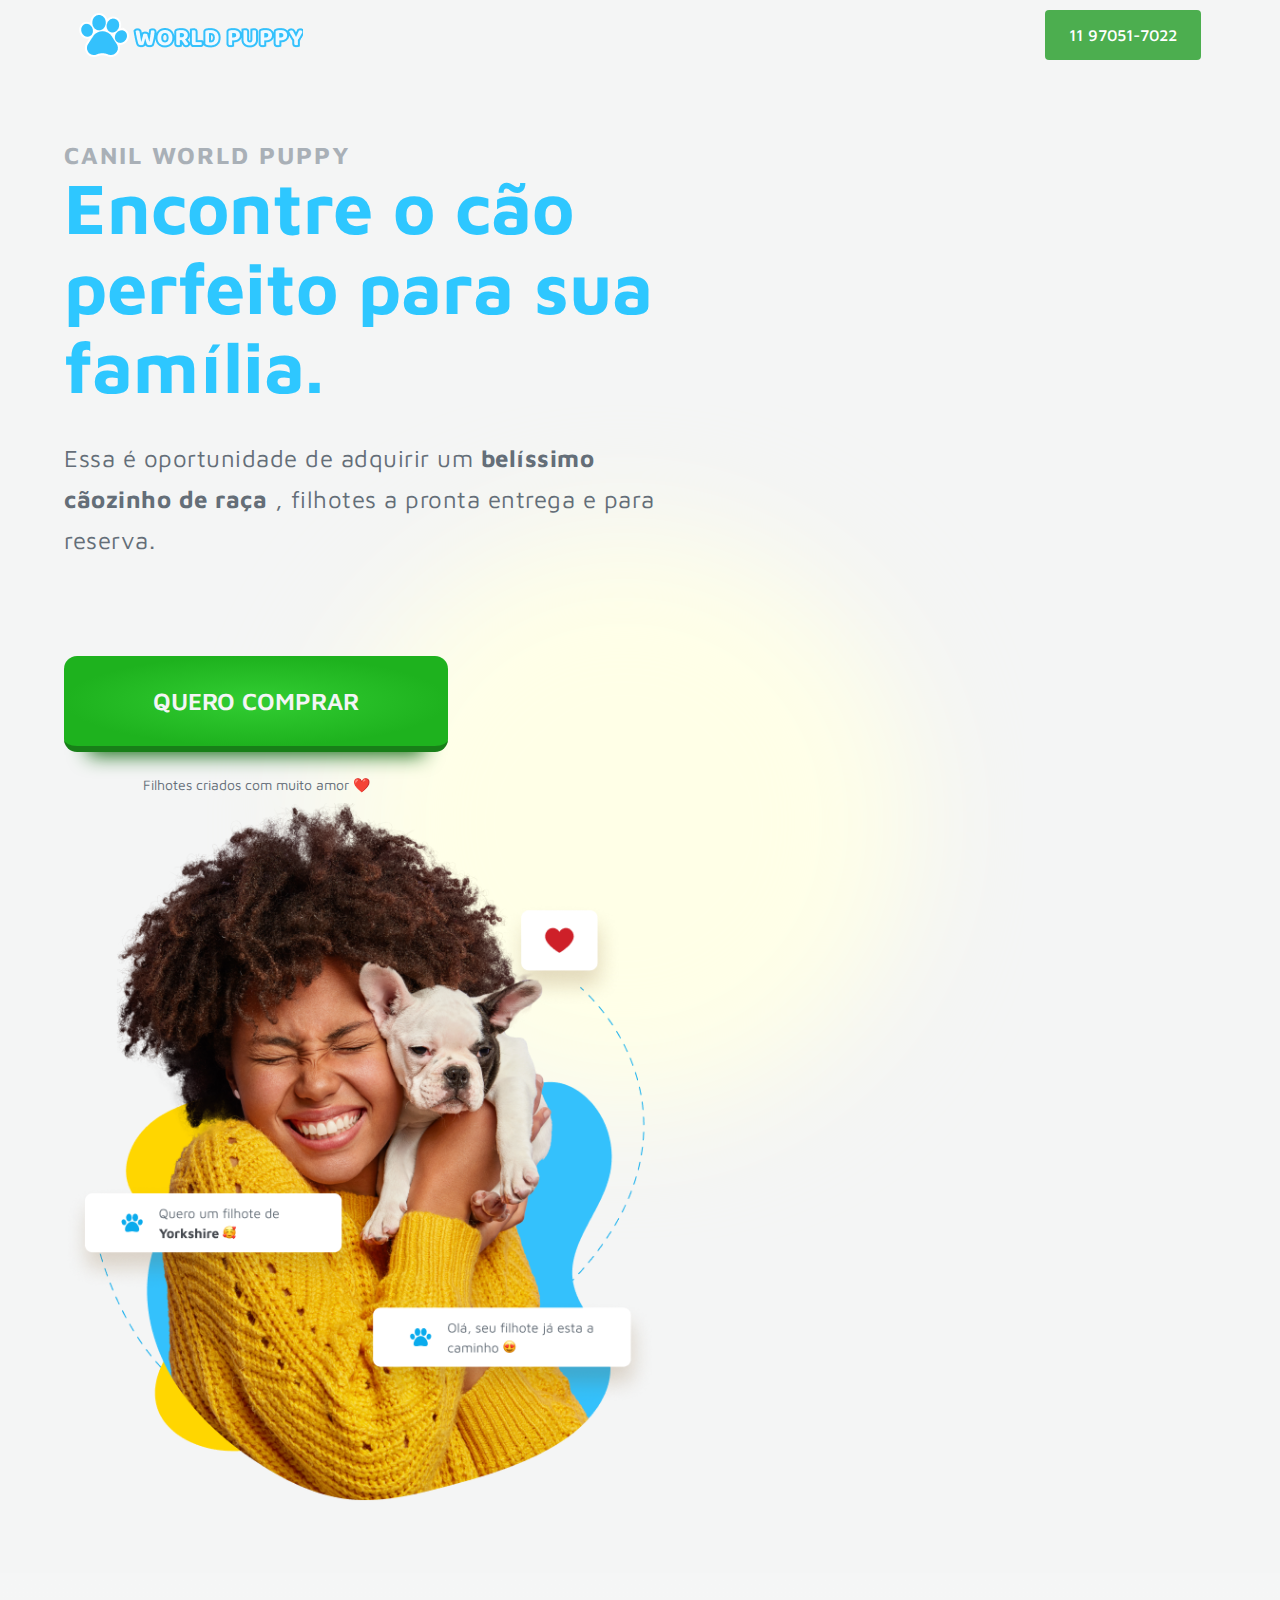
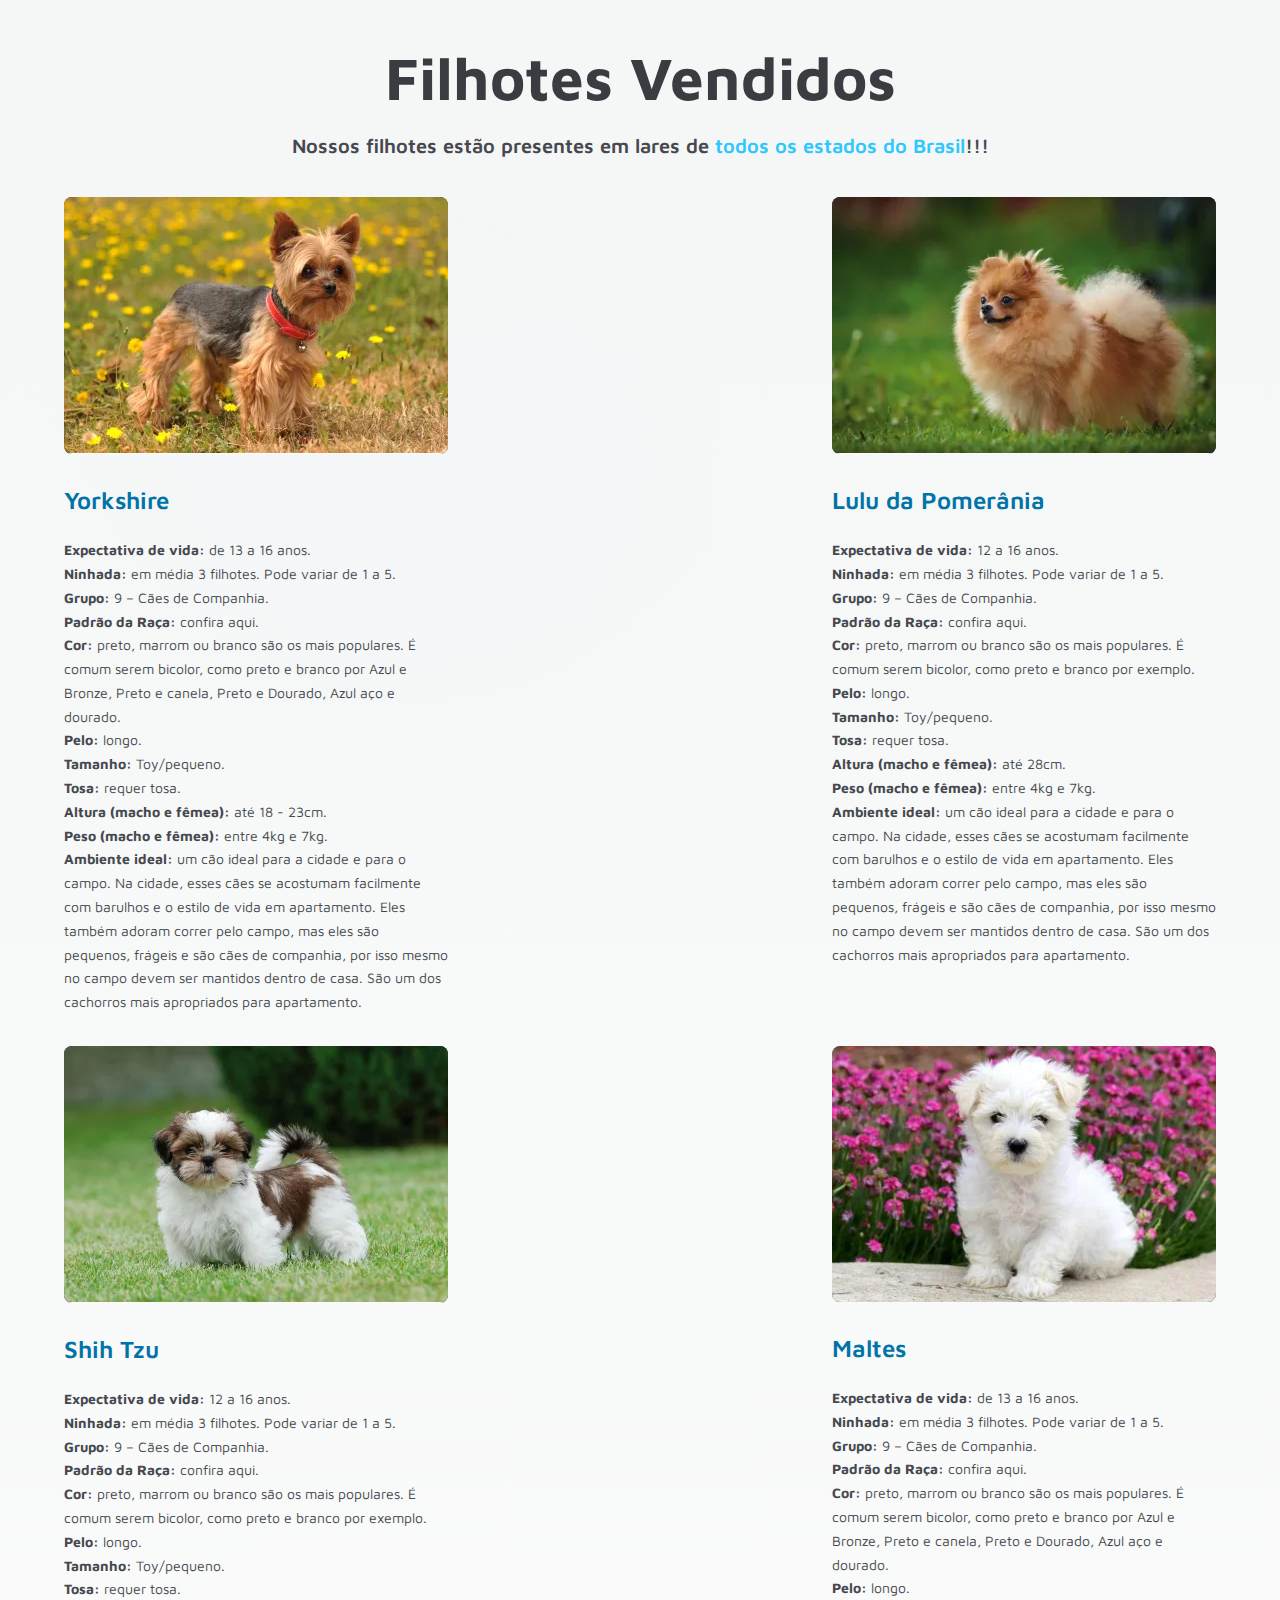
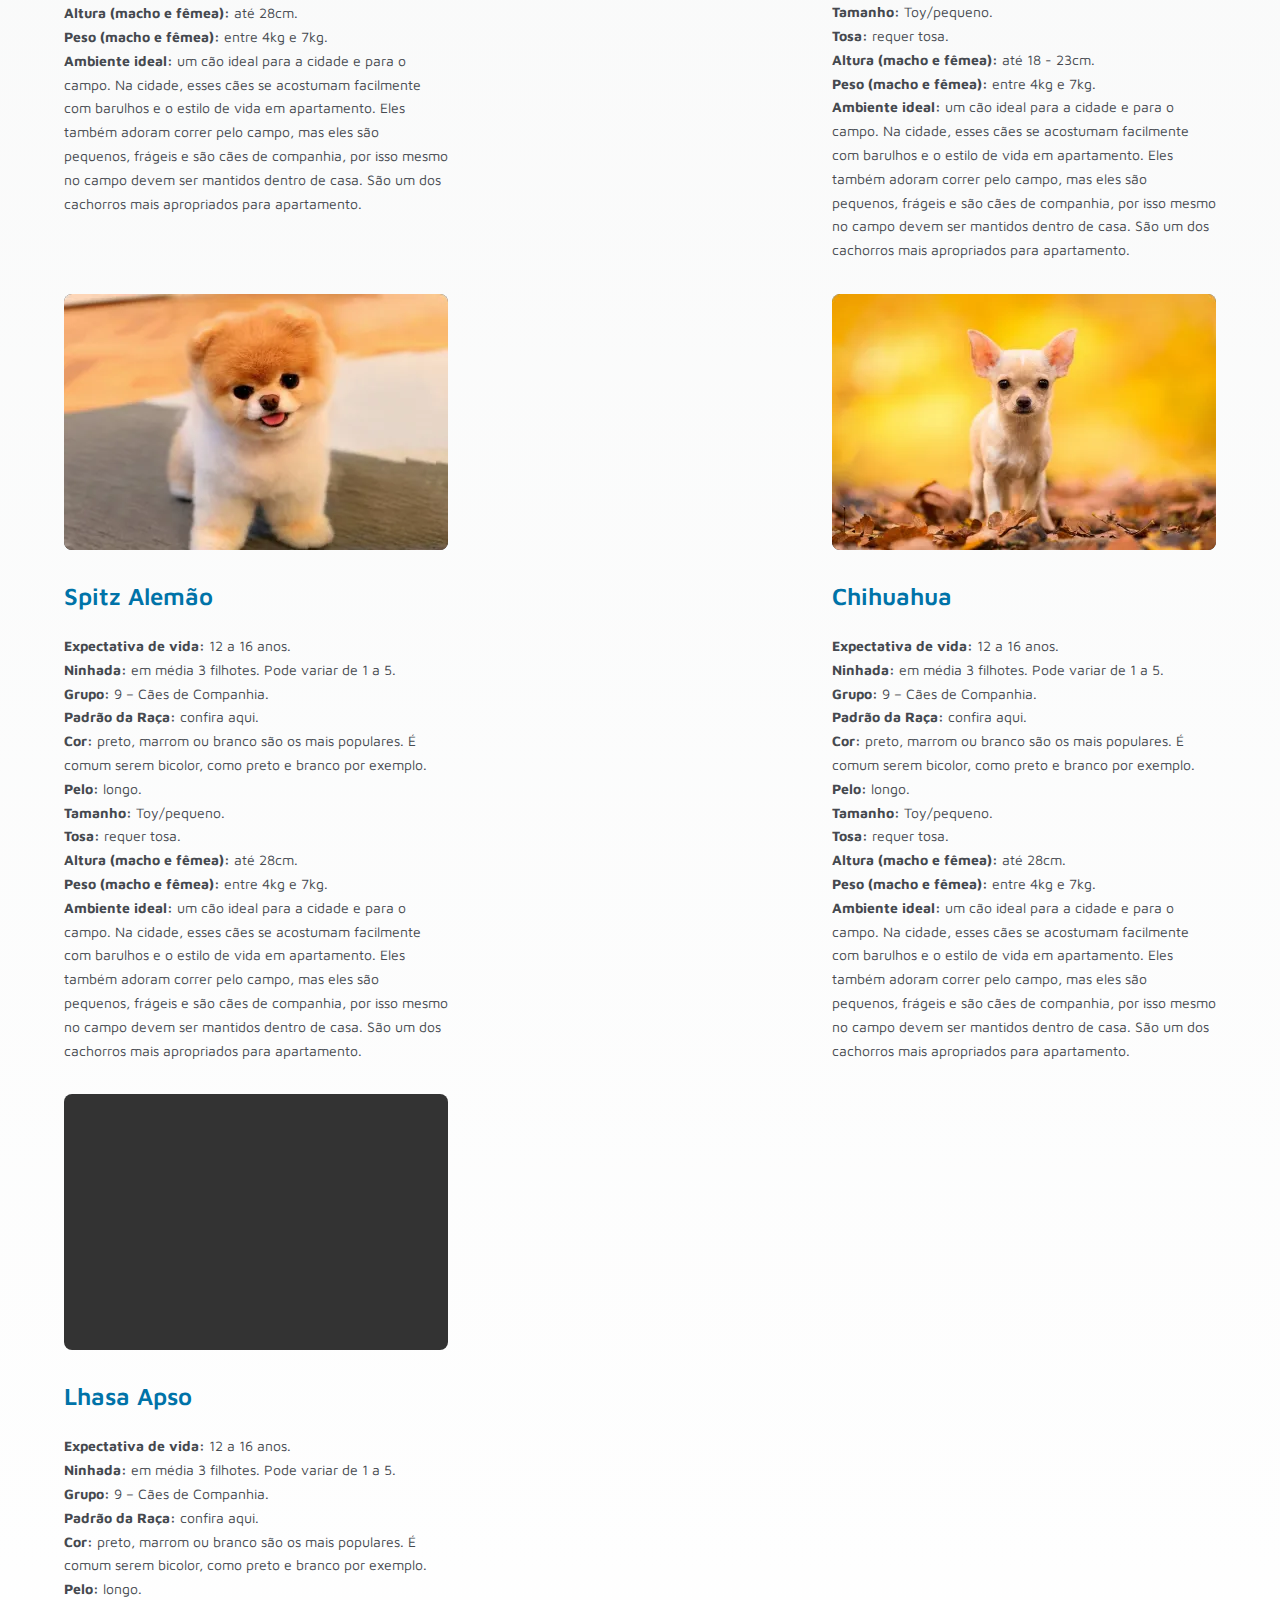
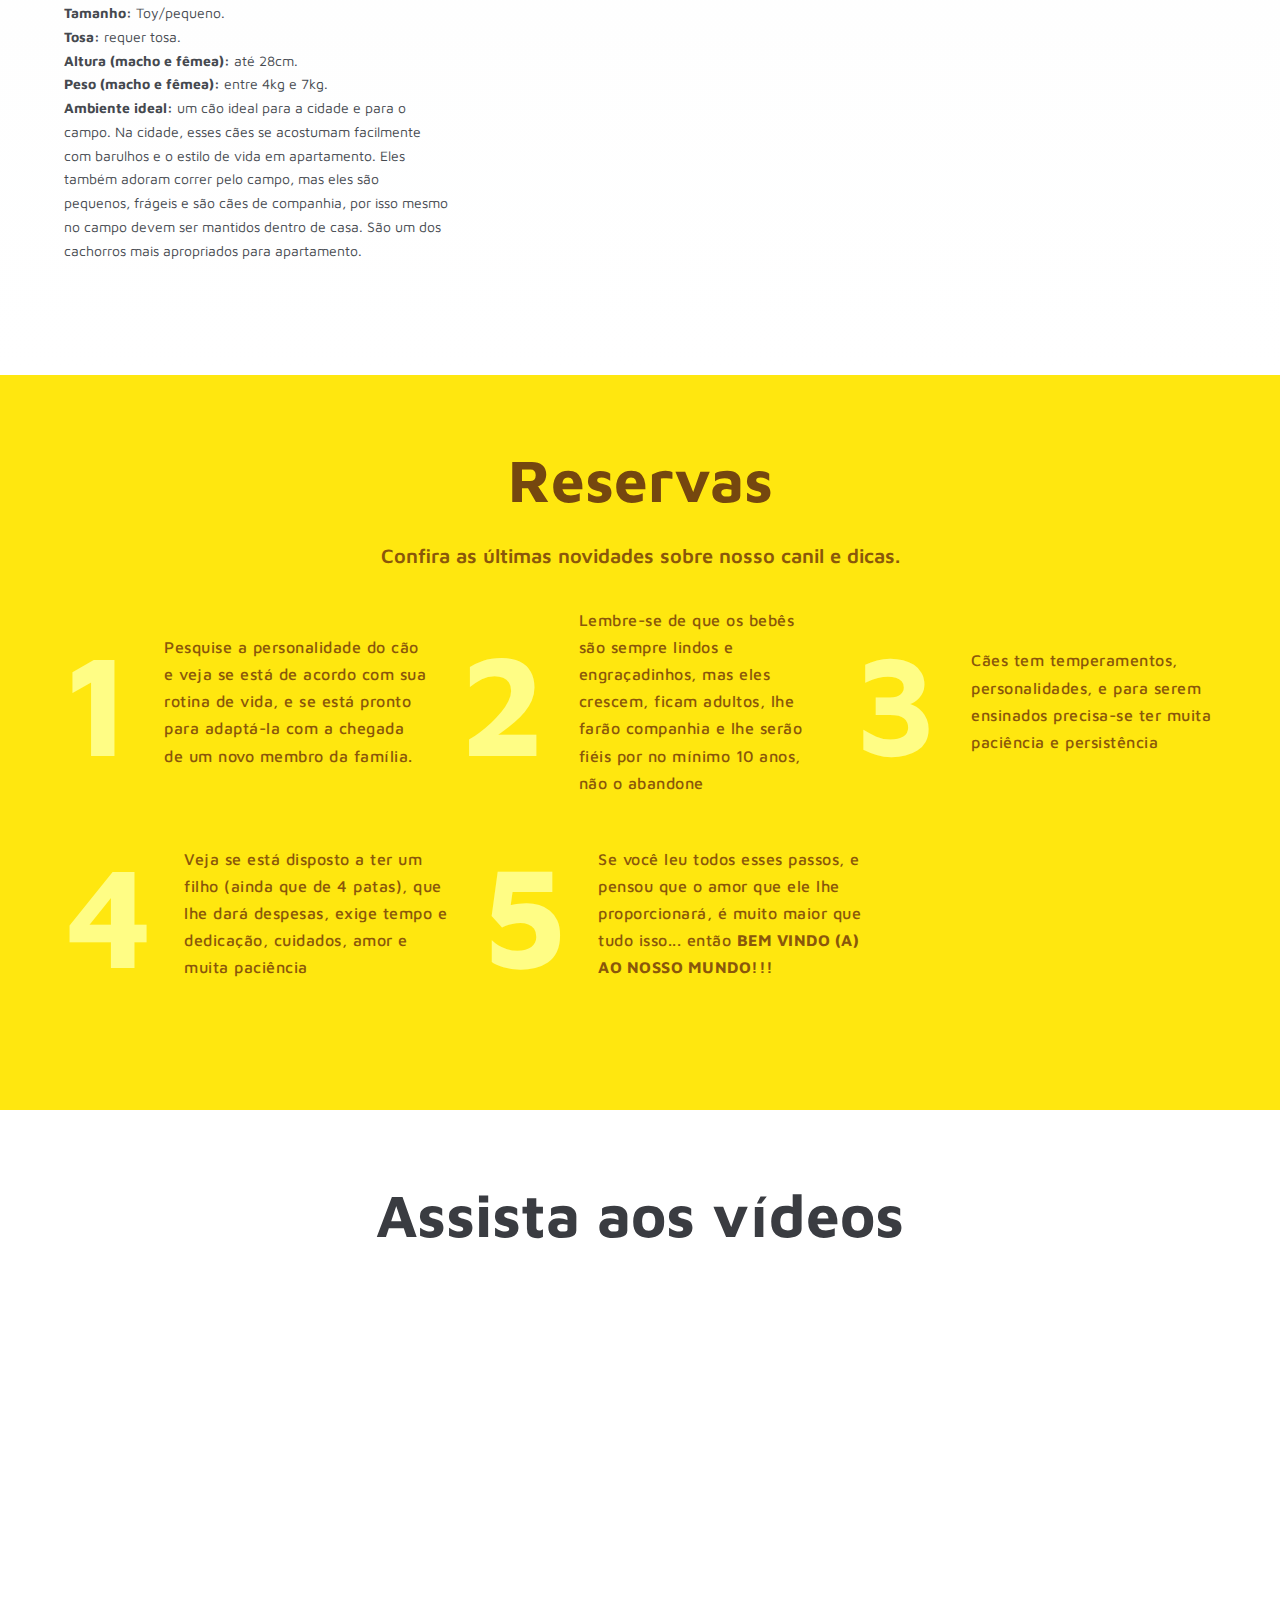
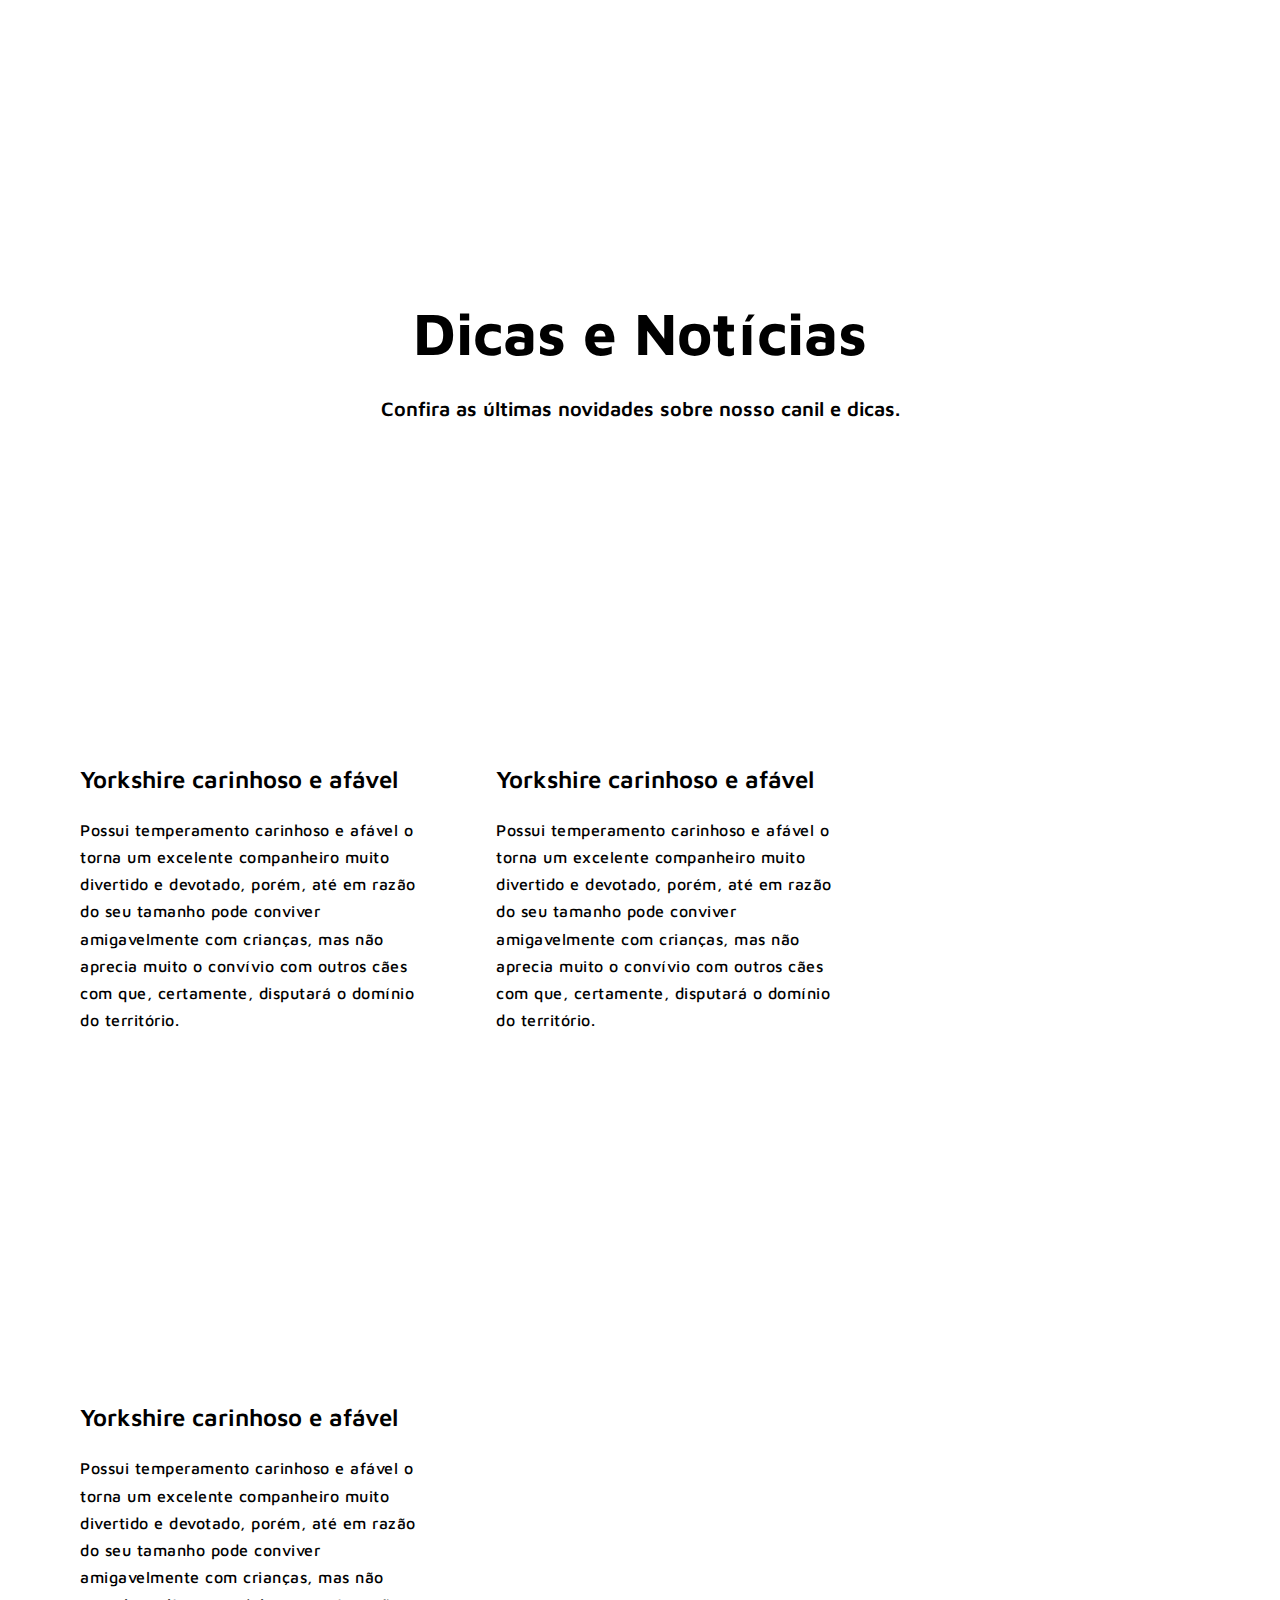
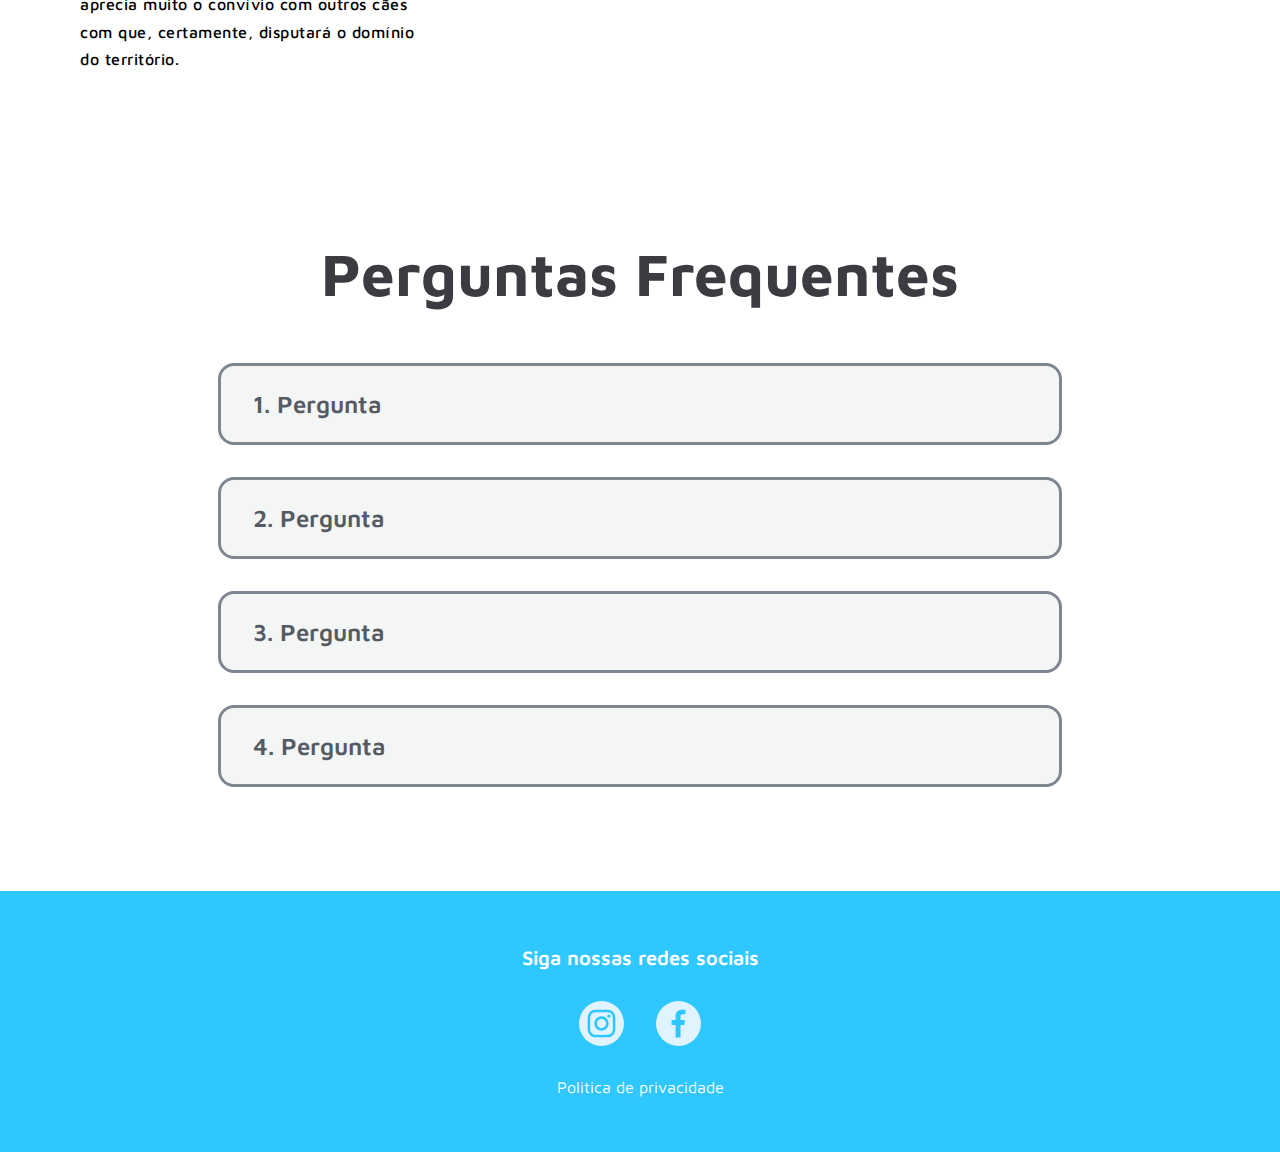
==== index.html @ 791e1794 "first commit" ====
<!DOCTYPE html>
<html lang="pt-br">
  <head>
    <meta charset="UTF-8" />
    <meta http-equiv="X-UA-Compatible" content="IE=edge" />
    <meta name="viewport" content="width=device-width, initial-scale=1.0" />

    <!-- General Seo -->
    <title>Canil World Puppy</title>
    <meta name="description" content="Seja bem vindo ao nosso site" />
    <link rel="canonical" href="https://worldpuppy.com.br" />
    <meta name="author" content="Rodolfo Almeida" />
    <link rel="author" href="https://rodolfocoprodutor.com.br" />
    <meta name="robots" content="index, follow" />
    <link rel="icon" type="image/svg" href="favicon.svg" />

    <!-- Google+ / Schema.org -->
    <meta itemprop="name" content="World Puppy" />
    <meta itemprop="description" content="Seja bem vindo ao nosso site" />
    <meta itemprop="image" content="thumbnail.webp" />
    <link rel="publisher" href="https://plus.google.com/+lesmains" />

    <!-- Open Graph / Facebook & Whatsapp & Instagram -->
    <meta property="og:type" content="website" />
    <meta property="og:title" content="World Puppy" />
    <meta property="og:description" content="Seja bem vindo ao nosso site" />
    <meta property="og:url" content="https://worldpuppy.com.br" />
    <meta property="og:site_name" content="parceiros" />
    <meta property="og:image" content="shared/thumbnail.webp" />
    <meta property="og:locale" content="pt_BR" />
    <meta property="og:image:type" content="image/webp" />

    <meta property="og:image:width" content="300" />
    <meta property="og:image:height" content="300" />

    <!-- Twitter -->
    <meta name="twitter:title" content="World Puppy" />
    <meta name="twitter:description" content="Seja bem vindo ao nosso site" />
    <meta name="twitter:url" content="https://worldpuppy.com.br" />
    <meta name="twitter:card" content="summary_large_image" />
    <meta name="twitter:image" content="shared/thumbnail.webp" />
    <meta name="twitter:creator" content="@author" />

    <!-- Pinterest -->
    <meta
      name="pinterest"
      content="nopin"
      description="Sorry, you can't save from my website!"
    />

    <!-- Verify website ownership -->
    <meta name="google-site-verification" content="" />
    <!-- Google Search Console -->
    <meta name="facebook-domain-verification" content="" />
    <!-- facebook verification -->
    <meta name="p:domain_verify" content="" />
    <!-- Pinterest Console-->

    <link rel="stylesheet" href="sources/css/main.min.css" />

    <!-- Google Tag Manager -->

    <!-- End Google Tag Manager -->

    <!-- remove banner-->
    <style>
      img[alt*="000webhost"],
      img[alt*="000webhost"][style],
      img[src*="000webhost"],
      img[src*="000webhost"][style],
      body > div:nth-last-of-type(1)[style] {
        opacity: 0 !important;
        pointer-events: none !important;
        width: 0px !important;
        height: 0px !important;
        visibility: hidden !important;
        display: none !important;
      }
    </style>
  </head>
  <body>
    <header class="header">
      <div class="container">
        <nav class="navbar">
          <a href="/" class="nav-logo">
            <img
              src="assets/img/logo.png"
              alt="logotipo"
              width="224"
              height="44"
            />
          </a>
          <ul class="nav-menu">
            <!-- <li class="nav-item">
                        <a href="/" class="nav-link">Como funciona</a>
                    </li>
                    <li class="nav-item">
                        <a href="/" class="nav-link">Como funciona</a>
                    </li>
                    <li class="nav-item">
                        <a href="/" class="nav-link">Como funciona</a>
                    </li> -->
            <li class="nav-item cta-whatsapp">
              <a href="/" class="nav-link">11 97051-7022</a>
            </li>
          </ul>
          <div class="hamburger">
            <span class="bar"></span>
            <span class="bar"></span>
            <span class="bar"></span>
          </div>
        </nav>
      </div>
    </header>

    <main class="wrapper">
      <section class="s-hero grid">
        <div class="container flex">
          <div class="s-hero__left">
            <h1 class="s-hero__left__subtitle">Canil World Puppy</h1>
            <h2 class="s-hero__left__title">
              Encontre o cão perfeito para sua família.
            </h2>
            <p class="s-hero__left__description">
              Essa é oportunidade de adquirir um
              <b>belíssimo cãozinho de raça</b> , filhotes a pronta entrega e
              para reserva.
            </p>
            <a href="/" title="Clique para chamar no Whatsapp"
              ><button class="btn-primary">Quero comprar</button></a
            >
            <span class="s-hero__left__chamada"
              >Filhotes criados com muito amor ❤️</span
            >
          </div>

          <div class="s-hero__right">
            <picture>
              <source
                media="(min-width:768px)"
                srcset="assets/img/image-banner-desk.png"
                width="632"
                height="687"
                type="image/webp"
                loading="lazy"
              />
              <source
                media="(min-width:320px)"
                srcset="assets/img/image-banner-mob.png"
                width="401"
                height="389"
                type="image/webp"
                loading="lazy"
              />
              <img
                src="assets/img/image-banner-desk.webp"
                alt="Banner do site SB Seca Barriga"
                width="632"
                height="687"
                type="image/webp"
                loading="lazy"
              />
            </picture>
          </div>
        </div>
      </section>

      <section class="s-sale">
        <div class="container">
          <header class="s-sale__header">
            <h2 class="s-sale__header__title">Filhotes Vendidos</h2>
            <h3 class="s-sale__header__subtitle">
              Nossos filhotes estão presentes em lares de
              <span class="s-sale__header__subtitle__clr">todos os estados do Brasil</span>!!!
            </h3>
          </header>
          <div class="s-sale__cards flex">
            <article class="s-sale__cards__card">
              <img
                src="assets/img/yorkshire.webp"
                alt="Yorkshire"
                class="s-sale__cards__card__image"
                width="384"
                height="256"
                loading="lazy"
              />
              <h4 class="s-sale__cards__card__title">Yorkshire</h4>
              <ul class="col-1">
                <li class="s-sale__cards__card__description"> <b> Expectativa de vida:</b> de 13 a 16 anos.</li>
                <li class="s-sale__cards__card__description"> <b> Ninhada:</b> em média 3 filhotes. Pode variar de 1 a 5.</li>
                <li class="s-sale__cards__card__description"> <b> Grupo:</b> 9 – Cães de Companhia.</li>
                <li class="s-sale__cards__card__description"> <b> Padrão da Raça:</b> confira aqui.</li>
                <li class="s-sale__cards__card__description"> <b> Cor:</b> preto, marrom ou branco são os mais populares. É comum serem bicolor, como preto e branco por Azul e Bronze, Preto e canela, Preto e Dourado, Azul aço e dourado.</li>
                <li class="s-sale__cards__card__description"> <b> Pelo:</b> longo.</li>
                <li class="s-sale__cards__card__description"> <b> Tamanho:</b> Toy/pequeno.</li>
                <li class="s-sale__cards__card__description"> <b> Tosa:</b> requer tosa.</li>
                <li class="s-sale__cards__card__description"> <b> Altura (macho e fêmea):</b> até 18 - 23cm.</li>
                <li class="s-sale__cards__card__description"> <b> Peso (macho e fêmea):</b> entre 4kg e 7kg.</li>
                <li class="s-sale__cards__card__description"> <b> Ambiente ideal:</b> um cão ideal para a cidade e para o campo. Na cidade, esses cães se acostumam facilmente com barulhos e o estilo de vida em apartamento. Eles também adoram correr pelo campo, mas eles são pequenos, frágeis e são cães de companhia, por isso mesmo no campo devem ser mantidos dentro de casa. São um dos cachorros mais apropriados para apartamento.</li>
              </ul>
            </article>

            <article class="s-sale__cards__card">
              <img
                src="assets/img/lulu-da-pomerania.webp"
                alt="Lulu da Pomerânia"
                class="s-sale__cards__card__image"
                width="384"
                height="256"
                loading="lazy"
              />
              <h4 class="s-sale__cards__card__title">Lulu da Pomerânia</h4>
              <ul class="col-1">
                <li class="s-sale__cards__card__description"> <b> Expectativa de vida:</b> 12 a 16 anos.</li>
                <li class="s-sale__cards__card__description"> <b> Ninhada:</b> em média 3 filhotes. Pode variar de 1 a 5.</li>
                <li class="s-sale__cards__card__description"> <b> Grupo:</b> 9 – Cães de Companhia.</li>
                <li class="s-sale__cards__card__description"> <b> Padrão da Raça:</b> confira aqui.</li>
                <li class="s-sale__cards__card__description"> <b> Cor:</b> preto, marrom ou branco são os mais populares. É comum serem bicolor, como preto e branco por exemplo.</li>
                <li class="s-sale__cards__card__description"> <b> Pelo:</b> longo.</li>
                <li class="s-sale__cards__card__description"> <b> Tamanho:</b> Toy/pequeno.</li>
                <li class="s-sale__cards__card__description"> <b> Tosa:</b> requer tosa.</li>
                <li class="s-sale__cards__card__description"> <b> Altura (macho e fêmea):</b> até 28cm.</li>
                <li class="s-sale__cards__card__description"> <b> Peso (macho e fêmea):</b> entre 4kg e 7kg.</li>
                <li class="s-sale__cards__card__description"> <b> Ambiente ideal:</b> um cão ideal para a cidade e para o campo. Na cidade, esses cães se acostumam facilmente com barulhos e o estilo de vida em apartamento. Eles também adoram correr pelo campo, mas eles são pequenos, frágeis e são cães de companhia, por isso mesmo no campo devem ser mantidos dentro de casa. São um dos cachorros mais apropriados para apartamento.</li>
              </ul>
            </article>

            <article class="s-sale__cards__card">
              <img
                src="assets/img/shih-tzu.webp"
                alt="Shih tzu"
                class="s-sale__cards__card__image"
                width="384"
                height="256"
                loading="lazy"
              />
              <h4 class="s-sale__cards__card__title">Shih Tzu</h4>

              <ul class="col-1">
                <li class="s-sale__cards__card__description"> <b> Expectativa de vida:</b> 12 a 16 anos.</li>
                <li class="s-sale__cards__card__description"> <b> Ninhada:</b> em média 3 filhotes. Pode variar de 1 a 5.</li>
                <li class="s-sale__cards__card__description"> <b> Grupo:</b> 9 – Cães de Companhia.</li>
                <li class="s-sale__cards__card__description"> <b> Padrão da Raça:</b> confira aqui.</li>
                <li class="s-sale__cards__card__description"> <b> Cor:</b> preto, marrom ou branco são os mais populares. É comum serem bicolor, como preto e branco por exemplo.</li>
                <li class="s-sale__cards__card__description"> <b> Pelo:</b> longo.</li>
                <li class="s-sale__cards__card__description"> <b> Tamanho:</b> Toy/pequeno.</li>
                <li class="s-sale__cards__card__description"> <b> Tosa:</b> requer tosa.</li>
                <li class="s-sale__cards__card__description"> <b> Altura (macho e fêmea):</b> até 28cm.</li>
                <li class="s-sale__cards__card__description"> <b> Peso (macho e fêmea):</b> entre 4kg e 7kg.</li>
                <li class="s-sale__cards__card__description"> <b> Ambiente ideal:</b> um cão ideal para a cidade e para o campo. Na cidade, esses cães se acostumam facilmente com barulhos e o estilo de vida em apartamento. Eles também adoram correr pelo campo, mas eles são pequenos, frágeis e são cães de companhia, por isso mesmo no campo devem ser mantidos dentro de casa. São um dos cachorros mais apropriados para apartamento.</li>
              </ul>
            </article>

            <article class="s-sale__cards__card">
              <img
                src="assets/img/maltes.webp"
                alt="Yorkshire"
                class="s-sale__cards__card__image"
                width="384"
                height="256"
                loading="lazy"
              />
              <h4 class="s-sale__cards__card__title">Maltes</h4>
              <ul class="col-1">
                <li class="s-sale__cards__card__description"> <b> Expectativa de vida:</b> de 13 a 16 anos.</li>
                <li class="s-sale__cards__card__description"> <b> Ninhada:</b> em média 3 filhotes. Pode variar de 1 a 5.</li>
                <li class="s-sale__cards__card__description"> <b> Grupo:</b> 9 – Cães de Companhia.</li>
                <li class="s-sale__cards__card__description"> <b> Padrão da Raça:</b> confira aqui.</li>
                <li class="s-sale__cards__card__description"> <b> Cor:</b> preto, marrom ou branco são os mais populares. É comum serem bicolor, como preto e branco por Azul e Bronze, Preto e canela, Preto e Dourado, Azul aço e dourado.</li>
                <li class="s-sale__cards__card__description"> <b> Pelo:</b> longo.</li>
                <li class="s-sale__cards__card__description"> <b> Tamanho:</b> Toy/pequeno.</li>
                <li class="s-sale__cards__card__description"> <b> Tosa:</b> requer tosa.</li>
                <li class="s-sale__cards__card__description"> <b> Altura (macho e fêmea):</b> até 18 - 23cm.</li>
                <li class="s-sale__cards__card__description"> <b> Peso (macho e fêmea):</b> entre 4kg e 7kg.</li>
                <li class="s-sale__cards__card__description"> <b> Ambiente ideal:</b> um cão ideal para a cidade e para o campo. Na cidade, esses cães se acostumam facilmente com barulhos e o estilo de vida em apartamento. Eles também adoram correr pelo campo, mas eles são pequenos, frágeis e são cães de companhia, por isso mesmo no campo devem ser mantidos dentro de casa. São um dos cachorros mais apropriados para apartamento.</li>
              </ul>
            </article>

            <article class="s-sale__cards__card">
              <img
                src="assets/img/Spitz-alemão.webp"
                alt="Lulu da Pomerânia"
                class="s-sale__cards__card__image"
                width="384"
                height="256"
                loading="lazy"
              />
              <h4 class="s-sale__cards__card__title">Spitz Alemão</h4>
              <ul class="col-1">
                <li class="s-sale__cards__card__description"> <b> Expectativa de vida:</b> 12 a 16 anos.</li>
                <li class="s-sale__cards__card__description"> <b> Ninhada:</b> em média 3 filhotes. Pode variar de 1 a 5.</li>
                <li class="s-sale__cards__card__description"> <b> Grupo:</b> 9 – Cães de Companhia.</li>
                <li class="s-sale__cards__card__description"> <b> Padrão da Raça:</b> confira aqui.</li>
                <li class="s-sale__cards__card__description"> <b> Cor:</b> preto, marrom ou branco são os mais populares. É comum serem bicolor, como preto e branco por exemplo.</li>
                <li class="s-sale__cards__card__description"> <b> Pelo:</b> longo.</li>
                <li class="s-sale__cards__card__description"> <b> Tamanho:</b> Toy/pequeno.</li>
                <li class="s-sale__cards__card__description"> <b> Tosa:</b> requer tosa.</li>
                <li class="s-sale__cards__card__description"> <b> Altura (macho e fêmea):</b> até 28cm.</li>
                <li class="s-sale__cards__card__description"> <b> Peso (macho e fêmea):</b> entre 4kg e 7kg.</li>
                <li class="s-sale__cards__card__description"> <b> Ambiente ideal:</b> um cão ideal para a cidade e para o campo. Na cidade, esses cães se acostumam facilmente com barulhos e o estilo de vida em apartamento. Eles também adoram correr pelo campo, mas eles são pequenos, frágeis e são cães de companhia, por isso mesmo no campo devem ser mantidos dentro de casa. São um dos cachorros mais apropriados para apartamento.</li>
              </ul>
            </article>

            <article class="s-sale__cards__card">
              <img
                src="assets/img/chihuahua.webp"
                alt="Shih tzu"
                class="s-sale__cards__card__image"
                width="384"
                height="256"
                loading="lazy"
              />
              <h4 class="s-sale__cards__card__title">Chihuahua</h4>

              <ul class="col-1">
                <li class="s-sale__cards__card__description"> <b> Expectativa de vida:</b> 12 a 16 anos.</li>
                <li class="s-sale__cards__card__description"> <b> Ninhada:</b> em média 3 filhotes. Pode variar de 1 a 5.</li>
                <li class="s-sale__cards__card__description"> <b> Grupo:</b> 9 – Cães de Companhia.</li>
                <li class="s-sale__cards__card__description"> <b> Padrão da Raça:</b> confira aqui.</li>
                <li class="s-sale__cards__card__description"> <b> Cor:</b> preto, marrom ou branco são os mais populares. É comum serem bicolor, como preto e branco por exemplo.</li>
                <li class="s-sale__cards__card__description"> <b> Pelo:</b> longo.</li>
                <li class="s-sale__cards__card__description"> <b> Tamanho:</b> Toy/pequeno.</li>
                <li class="s-sale__cards__card__description"> <b> Tosa:</b> requer tosa.</li>
                <li class="s-sale__cards__card__description"> <b> Altura (macho e fêmea):</b> até 28cm.</li>
                <li class="s-sale__cards__card__description"> <b> Peso (macho e fêmea):</b> entre 4kg e 7kg.</li>
                <li class="s-sale__cards__card__description"> <b> Ambiente ideal:</b> um cão ideal para a cidade e para o campo. Na cidade, esses cães se acostumam facilmente com barulhos e o estilo de vida em apartamento. Eles também adoram correr pelo campo, mas eles são pequenos, frágeis e são cães de companhia, por isso mesmo no campo devem ser mantidos dentro de casa. São um dos cachorros mais apropriados para apartamento.</li>
              </ul>
            </article>

            <article class="s-sale__cards__card">
              <img
                src="assets/img/lhasaapso.webp"
                alt="Shih tzu"
                class="s-sale__cards__card__image"
                width="384"
                height="256"
                loading="lazy"
              />
              <h4 class="s-sale__cards__card__title">Lhasa Apso</h4>

              <ul class="col-1">
                <li class="s-sale__cards__card__description"> <b> Expectativa de vida:</b> 12 a 16 anos.</li>
                <li class="s-sale__cards__card__description"> <b> Ninhada:</b> em média 3 filhotes. Pode variar de 1 a 5.</li>
                <li class="s-sale__cards__card__description"> <b> Grupo:</b> 9 – Cães de Companhia.</li>
                <li class="s-sale__cards__card__description"> <b> Padrão da Raça:</b> confira aqui.</li>
                <li class="s-sale__cards__card__description"> <b> Cor:</b> preto, marrom ou branco são os mais populares. É comum serem bicolor, como preto e branco por exemplo.</li>
                <li class="s-sale__cards__card__description"> <b> Pelo:</b> longo.</li>
                <li class="s-sale__cards__card__description"> <b> Tamanho:</b> Toy/pequeno.</li>
                <li class="s-sale__cards__card__description"> <b> Tosa:</b> requer tosa.</li>
                <li class="s-sale__cards__card__description"> <b> Altura (macho e fêmea):</b> até 28cm.</li>
                <li class="s-sale__cards__card__description"> <b> Peso (macho e fêmea):</b> entre 4kg e 7kg.</li>
                <li class="s-sale__cards__card__description"> <b> Ambiente ideal:</b> um cão ideal para a cidade e para o campo. Na cidade, esses cães se acostumam facilmente com barulhos e o estilo de vida em apartamento. Eles também adoram correr pelo campo, mas eles são pequenos, frágeis e são cães de companhia, por isso mesmo no campo devem ser mantidos dentro de casa. São um dos cachorros mais apropriados para apartamento.</li>
              </ul>
            </article>
          </div>
        </div>
      </section>

      <section class="s-reservas">
        <div class="container">
          <header class="s-reservas__header">
            <h2 class="s-reservas__header__title">Reservas</h2>
            <h3 class="s-reservas__header__subtitle">
              Confira as últimas novidades sobre nosso canil e dicas.
            </h3>
          </header>
          <ul class="s-reservas__cards flex">
            <li class="s-reservas__cards__card flex">
              <span class="s-reservas__cards__card__number">1</span>
              <p class="s-reservas__cards__card__description">
                Pesquise a personalidade do cão e veja se está de acordo com sua
                rotina de vida, e se está pronto para adaptá-la com a chegada de
                um novo membro da família.
              </p>
            </li>
            <li class="s-reservas__cards__card flex">
              <span class="s-reservas__cards__card__number">2</span>
              <p class="s-reservas__cards__card__description">
                Lembre-se de que os bebês são sempre lindos e engraçadinhos, mas
                eles crescem, ficam adultos, lhe farão companhia e lhe serão
                fiéis por no mínimo 10 anos, não o abandone
              </p>
            </li>
            <li class="s-reservas__cards__card flex">
              <span class="s-reservas__cards__card__number">3</span>
              <p class="s-reservas__cards__card__description">
                Cães tem temperamentos, personalidades, e para serem ensinados
                precisa-se ter muita paciência e persistência
              </p>
            </li>
            <li class="s-reservas__cards__card flex">
              <span class="s-reservas__cards__card__number">4</span>
              <p class="s-reservas__cards__card__description">
                Veja se está disposto a ter um filho (ainda que de 4 patas), que
                lhe dará despesas, exige tempo e dedicação, cuidados, amor e
                muita paciência
              </p>
            </li>
            <li class="s-reservas__cards__card flex">
              <span class="s-reservas__cards__card__number">5</span>
              <p class="s-reservas__cards__card__description">
                Se você leu todos esses passos, e pensou que o amor que ele lhe
                proporcionará, é muito maior que tudo isso... então
                <b>Bem vindo (a) ao nosso mundo!!!</b>
              </p>
            </li>
          </ul>
        </div>
      </section>

      <section class="s-videos">
        <div class="container">
          <header class="s-videos__header">
            <h2 class="s-videos__header__title">Assista aos vídeos</h2>
          </header>
          <div class="s-videos__galery flex">
            <iframe
              src="https://www.youtube.com/embed/qU7TsDl0ngQ"
              frameborder="0"
            ></iframe>
            <iframe
              src="https://www.youtube.com/embed/FgD4qQkhfHs"
              frameborder="0"
            ></iframe>
            <iframe
              src="https://www.youtube.com/embed/uUJoFCsvRVQ"
              frameborder="0"
            ></iframe>
            <iframe
              src="https://www.youtube.com/embed/aqORx6bCUpY"
              frameborder="0"
            ></iframe>
            <iframe
              src="https://www.youtube.com/embed/zvUL4MXEcrA"
              frameborder="0"
            ></iframe>
            <iframe
              src="https://www.youtube.com/embed/tkzwXX53qQ8"
              frameborder="0"
            ></iframe>
          </div>
        </div>
      </section>

      <section class="s-blog">
        <div class="container">
          <header class="s-blog__header">
            <h2 class="s-blog__header__title">Dicas e Notícias</h2>
            <h3 class="s-blog__header__subtitle">
              Confira as últimas novidades sobre nosso canil e dicas.
            </h3>
            <div class="s-blog__cards flex">
              <article class="s-blog__cards__card flex">
                <div class="s-blog__cards__card__image">
                  <img
                    src="assets/img/yorkshire.webp"
                    alt=""
                    width="384"
                    height="257"
                    loading="lazy"
                  />
                </div>
                <div class="s-blog__cards__card__info">
                  <h4 class="s-blog__cards__card__info__title">
                    Yorkshire carinhoso e afável
                  </h4>
                  <p class="s-blog__cards__card__info__description">
                    Possui temperamento carinhoso e afável o torna um excelente
                    companheiro muito divertido e devotado, porém, até em razão
                    do seu tamanho pode conviver amigavelmente com crianças, mas
                    não aprecia muito o convívio com outros cães com que,
                    certamente, disputará o domínio do território.
                  </p>
                </div>
              </article>
              <article class="s-blog__cards__card flex">
                <div class="s-blog__cards__card__image">
                  <img
                    src="assets/img/yorkshire.webp"
                    alt=""
                    width="384"
                    height="257"
                    loading="lazy"
                  />
                </div>
                <div class="s-blog__cards__card__info">
                  <h4 class="s-blog__cards__card__info__title">
                    Yorkshire carinhoso e afável
                  </h4>
                  <p class="s-blog__cards__card__info__description">
                    Possui temperamento carinhoso e afável o torna um excelente
                    companheiro muito divertido e devotado, porém, até em razão
                    do seu tamanho pode conviver amigavelmente com crianças, mas
                    não aprecia muito o convívio com outros cães com que,
                    certamente, disputará o domínio do território.
                  </p>
                </div>
              </article>
              <article class="s-blog__cards__card flex">
                <div class="s-blog__cards__card__image">
                  <img
                    src="assets/img/yorkshire.webp"
                    alt=""
                    width="384"
                    height="257"
                    loading="lazy"
                  />
                </div>
                <div class="s-blog__cards__card__info">
                  <h4 class="s-blog__cards__card__info__title">
                    Yorkshire carinhoso e afável
                  </h4>
                  <p class="s-blog__cards__card__info__description">
                    Possui temperamento carinhoso e afável o torna um excelente
                    companheiro muito divertido e devotado, porém, até em razão
                    do seu tamanho pode conviver amigavelmente com crianças, mas
                    não aprecia muito o convívio com outros cães com que,
                    certamente, disputará o domínio do território.
                  </p>
                </div>
              </article>
            </div>
          </header>
        </div>
      </section>

      <section class="s-faq">
        <div class="container">
            <h2 class="s-faq__title">Perguntas Frequentes</h2>

            <div class="s-faq__content">
                <details>
                    <summary class="question">1. Pergunta</summary>
                    <ul class="answer">
                        <p class="paragraph">Resposta</p>                                    
                    </ul>
                </details>
                <details>
                    <summary class="question">2. Pergunta</summary>
                    <ul class="answer">
                        <p class="paragraph">Resposta</p>                                    
                    </ul>
                </details>
                <details>
                    <summary class="question">3. Pergunta</summary>
                    <ul class="answer">
                        <p class="paragraph">Resposta</p>                                    
                    </ul>
                </details>
                <details>
                    <summary class="question">4. Pergunta</summary>
                    <ul class="answer">
                        <p class="paragraph">Resposta</p>                                    
                    </ul>
                </details>
              
            </div>
        </div>
    </section>
    </main>

    <footer>
      <section class="s-disclaimer">
        <div class="container">
          <h3 class="s-disclaimer__title">Siga nossas redes sociais</h3>
          <div class="s-disclaimer__sociais flex">
            <a href="/" target="_blank" rel="noopener noreferrer" class="s-disclaimer__sociais__link">
              <svg class="icon icon-instagram"><use xlink:href="assets/img/i.svg#icon-instagram"></use></svg>
            </a>
            <a href="/" target="_blank" rel="noopener noreferrer" class="s-disclaimer__sociais__link">
              <svg class="icon icon-facebook"><use xlink:href="assets/img/i.svg#icon-facebook"></use></svg>
            </a>
          </div>
          <a class="s-disclaimer__link" href="http://" target="_blank" rel="noopener noreferrer">Politica de privacidade</a>
        </div>
      </section>
    </footer>
  </body>
</html>
---- sources/css/main.min.css ----
:root{--clr-danger-100: hsl(4deg, 90%, 58%);--clr-warning-100: hsl(29deg, 89%, 50%);--clr-warning-200: hsl(54deg, 100%, 62%);--clr-success-100: hsl(122deg, 39%, 49%);--clr-info-100: hsl(207deg, 90%, 54%);--clr-primary-50: hsl(199deg, 100%, 97%);--clr-primary-100: hsl(203deg, 100%, 94%);--clr-primary-200: hsl(198deg, 100%, 86%);--clr-primary-300: hsl(196deg, 100%, 73%);--clr-primary-400: hsl(196deg, 100%, 59%);--clr-primary-500: hsl(196deg, 97%, 47%);--clr-primary-600: hsl(199deg, 100%, 41%);--clr-primary-700: hsl(199deg, 100%, 33%);--clr-primary-800: hsl(199deg, 99%, 27%);--clr-primary-900: hsl(200deg, 87%, 24%);--clr-secondary-50: hsl(60deg, 100%, 95%);--clr-secondary-100: hsl(61deg, 100%, 88%);--clr-secondary-200: hsl(59deg, 100%, 76%);--clr-secondary-300: hsl(57deg, 100%, 63%);--clr-secondary-400: hsl(54deg, 100%, 53%);--clr-secondary-500: hsl(50deg, 100%, 50%);--clr-secondary-600: hsl(45deg, 100%, 41%);--clr-secondary-700: hsl(41deg, 98%, 33%);--clr-secondary-800: hsl(36deg, 86%, 29%);--clr-secondary-900: hsl(33deg, 77%, 26%);--clr-neutral-50: hsl(180deg, 5%, 96%);--clr-neutral-100: hsl(216deg, 10%, 90%);--clr-neutral-200: hsl(207deg, 10%, 82%);--clr-neutral-300: hsl(210deg, 9%, 69%);--clr-neutral-400: hsl(210deg, 8%, 53%);--clr-neutral-500: hsl(210deg, 9%, 43%);--clr-neutral-600: hsl(214deg, 9%, 36%);--clr-neutral-700: hsl(210deg, 8%, 31%);--clr-neutral-800: hsl(216deg, 7%, 29%);--clr-neutral-900: hsl(223deg, 6%, 24%);--ff-body: "maven", sans-serif;--display: 7.2rem;--title: 6rem;--subtitle: 2.0rem;--subtitle-h4: 2.4rem;--paragraph: 1.6rem;--details: 1.4rem;--smallest: 1.2rem;--regular: 400;--medium: 500;--semibold: 600;--bold: 700;--extrabold: 800;--black: 900}@media only screen and (orientation: portrait){:root{--display: 4.8rem;--title: 3.052rem;--subtitle: 2.441rem;--subtitle-h4: 1.953rem;--paragraph: 1.6rem;--details: 1.25rem;--smallest: 1rem}}*,*::after,*::before{list-style:none;margin:0;padding:0;border:0;-webkit-font-smoothing:antialiased;-moz-osx-font-smoothing:grayscale;box-sizing:border-box;outline:0;font-family:var(--ff-body);font-display:swap}html{font-size:62.5%}img{display:block;max-width:100%;height:auto;-o-object-fit:contain;object-fit:contain}html,body{overflow-x:hidden;scroll-behavior:smooth}input,button,textarea{-webkit-appearance:none;-moz-appearance:none;appearance:none}iframe{width:100%;height:100%}::-webkit-scrollbar{display:contents}section{padding-top:7.2rem;padding-bottom:7.2rem}h1,h2,h3{line-height:1.1}h1{font-size:var(--display)}h2{font-size:var(--title);font-weight:var(--bold)}h3{font-size:var(--subtitle);font-weight:var(--semibold)}h4{font-size:var(--subtitle-h4);font-weight:var(--semibold)}p{font-size:var(--paragraph);font-weight:var(--medium);letter-spacing:.05rem;line-height:1.7;margin-bottom:0}.details{font-size:var(--details);font-weight:var(--regular);letter-spacing:.05rem}a,a:visited,a:active{text-decoration:none}button{width:100%;max-width:38.4rem;height:100%;max-height:9.6rem;padding:2rem 4rem;background:rgba(0,0,0,0);cursor:pointer;border:none;outline:none;border-radius:.4rem;font-size:var(--subtitle-h4);font-weight:var(--semibold);text-align:center;text-transform:uppercase;transition:background-color .6s ease;transition:box-shadow .4s ease;line-height:1.1;margin-block:2.4rem}button[type=submit]{display:block;background-color:var(--clr-primary-500);border-radius:.8rem;color:#fff;max-width:100%;margin-inline:auto}.btn-primary{background:radial-gradient(50% 50% at 50% 50%, #32CD32 0%, #1EB21E 100%);border-bottom:6px solid #187f18;box-shadow:0px 27px 20px -24px #116a11;border-radius:13px;color:var(--clr-neutral-50)}.btn-primary .icon{fill:var(--clr-champagne-100)}.btn-primary:hover .icon{fill:var(--clr-primary-500)}.btn-primary:active,.btn-primary:focus{background-color:var(--clr-champagne-100);color:var(--clr-primary-500);outline:2px solid var(--clr-primary-500)}.btn-primary:active .icon,.btn-primary:focus .icon{fill:var(--clr-primary-500)}.btn-primary:has(.icon){display:flex;justify-content:center;align-items:center;flex-wrap:nowrap;gap:.8rem}.btn-primary:has(.icon) .icon{width:3.2rem;height:3.2rem}.btn-secondary{background-color:var(--clr-secondary-500);color:var(--clr-secondary-100)}.btn-secondary .icon{fill:vvar(--clr-neutral-50)}.btn-secondary:hover{background-color:var(--clr-secondary-600);color:var(--clr-secondary-100)}.btn-secondary:hover .icon{fill:var(--clr-secondary-100)}.btn-secondary:active,.btn-secondary:focus{background-color:var(--clr-secondary-100);color:var(--clr-secondary-500);outline:2px solid var(--clr-secondary-500)}.btn-secondary:active .icon,.btn-secondary:focus .icon{fill:var(--clr-secondary-500)}.btn-secondary:has(.icon){display:flex;justify-content:center;align-items:center;flex-wrap:nowrap;gap:.8rem}.btn-secondary:has(.icon) .icon{width:3.2rem;height:3.2rem}.btn-third{background-color:var(--clr-neutral-50);box-shadow:none;color:var(--clr-secondary-100)}.btn-third:hover{background-color:var(--clr-neutral-50);box-shadow:rgba(50,50,93,.25) 0px 50px 100px -20px,rgba(0,0,0,.3) 0px 30px 60px -30px}.btn-alternative-dark{display:block;width:100%;min-width:100%;padding:.8rem 1.6rem;border-radius:.8rem;background-color:var(--clr-primary-400);color:#fff}.btn-alternative-dark:hover{background-color:var(--clr-primary-300)}.whatsapp{display:flex;position:fixed;bottom:2rem;right:2rem;background-color:var(--clr-success-100);width:5.6rem;height:5.6rem;border-radius:50rem;justify-content:center;align-items:center}.btn:link,.btn:visited{text-transform:uppercase;text-decoration:none;padding:15px 40px;display:inline-block;border-radius:100px;transition:all .2s;position:absolute}.btn:hover{transform:translateY(-3px);box-shadow:0 10px 20px rgba(0,0,0,.2)}.btn:active{transform:translateY(-1px);box-shadow:0 5px 10px rgba(0,0,0,.2)}.btn-white{background-color:var(--clr-success-100);color:#777}.btn::after{content:"";display:inline-block;height:100%;width:100%;border-radius:100px;position:absolute;top:0;left:0;z-index:-1;transition:all .4s}.btn-white::after{background-color:var(--clr-success-100)}.btn:hover::after{transform:scaleX(1.4) scaleY(1.6);opacity:0}.btn-animated{-webkit-animation:moveInBottom 5s ease-out;animation:moveInBottom 5s ease-out;-webkit-animation-fill-mode:backwards;animation-fill-mode:backwards}@-webkit-keyframes moveInBottom{0%{opacity:0;transform:translateY(30px)}100%{opacity:1;transform:translateY(0px)}}@keyframes moveInBottom{0%{opacity:0;transform:translateY(30px)}100%{opacity:1;transform:translateY(0px)}}.card{position:relative;width:100%;min-width:32rem;flex:1 1 0;padding:3.2rem 1.6rem;border-radius:1.6rem;text-align:left;padding:3.2rem}.card .thumbnail{margin-bottom:3.2rem;border-radius:.8rem}.card .subtitle{margin-bottom:2.4rem;color:var(--clr-danger-100)}.card .description{font-size:var(--details);line-height:1.5}.s-faq__title{text-align:center;margin-bottom:5.6rem;color:var(--clr-neutral-900)}.s-faq__content{position:relative;max-width:84.4rem;left:50%;transform:translateX(-50%)}.s-faq__content details{margin-bottom:3.2rem;border:.3rem var(--clr-neutral-400) solid;border-radius:1.6rem;background-color:var(--clr-neutral-50)}.s-faq__content details .question{padding-inline:3.2rem;padding-block:2.4rem;display:block;height:auto;border-radius:.8rem;color:var(--clr-neutral-600);overflow:hidden;font-size:var(--subtitle-h4);font-weight:var(--semibold);position:relative;cursor:pointer}.s-faq__content details .question:hover{color:var(--clr-neutral-600)}.s-faq__content details .answer{font-size:var(--paragraph);font-weight:var(--regular);padding:2.4rem;color:var(--clr-neutral-400)}.s-disclaimer{padding-block:5.6rem;background-color:var(--clr-primary-400);text-align:center;color:#fff}.s-disclaimer__logo{margin-inline:auto}.s-disclaimer__sociais{width:100%;max-width:-webkit-max-content;max-width:-moz-max-content;max-width:max-content;margin-block:3.2rem;margin-inline:auto;justify-content:center;gap:3.2rem}.s-disclaimer__sociais__subtitle{margin-bottom:2.4rem;letter-spacing:0;font-weight:var(--semibold)}.s-disclaimer__sociais__link{color:var(--clr-primary-400)}.s-disclaimer__sociais__link:hover{color:var(--clr-primary-100)}.s-disclaimer__sociais__link .icon{padding:.4rem;background-color:var(--clr-primary-100)}.s-disclaimer__sociais__link .icon:hover{background-color:var(--clr-primary-500)}.s-disclaimer__link{color:#fff;font-size:var(--paragraph)}.s-disclaimer__copyright{border-top:solid 1px var(--clr-primary-400);padding-top:3.2rem}.navbar{display:flex;justify-content:space-between;align-items:center;padding:1rem 1.5rem}.hamburger{display:none}.bar{display:block;width:25px;height:3px;margin:5px auto;transition:all .3s ease-in-out;background-color:var(--clr-secondary-100)}.nav-menu{display:flex;justify-content:space-between;align-items:center}.nav-item{margin-left:5rem}.nav-link{font-size:1.6rem;font-weight:400;color:var(--clr-secondary-100);font-weight:500}.nav-link:hover{color:var(--clr-primary-500)}.nav-logo{font-size:2.1rem;font-weight:500;color:var(--clr-primary-100)}@media only screen and (max-width: 768px){.nav-menu{position:fixed;left:-100%;top:5rem;flex-direction:column;background-color:#fff;width:100%;border-radius:10px;text-align:center;transition:.3s;box-shadow:0 10px 27px rgba(0,0,0,.05)}.nav-menu.active{left:0}.nav-item{margin:2.5rem 0}.hamburger{display:block;cursor:pointer}.hamburger.active .bar:nth-child(2){opacity:0}.hamburger.active .bar:nth-child(1){transform:translateY(8px) rotate(45deg)}.hamburger.active .bar:nth-child(3){transform:translateY(-8px) rotate(-45deg)}}.whatsapp{background-color:var(--clr-success-100);padding:1.6rem 2.4rem;border-radius:.6rem}.whatsapp .nav-link{color:#fff;font-weight:600}.grid{display:grid;gap:1.6rem}.flex{display:flex;flex-wrap:wrap;justify-content:space-between;gap:3.2rem}@media(max-width: 50rem){.flex{justify-content:center}}.col-1{flex-wrap:nowrap;flex-direction:column;width:100%;max-width:100%}.container{width:min(90%,121.6rem);margin-inline:auto}.header{background-color:var(--clr-neutral-50)}.header .cta-whatsapp .nav-link{display:block;background-color:var(--clr-success-100);padding:1.6rem 2.4rem;border-radius:.4rem;cursor:pointer;color:#fff}.header .cta-whatsapp .nav-link:hover{color:#fff}.s-hero{place-items:center;background-image:url("../../assets/img/bg-hero.svg");background-repeat:no-repeat;background-position:center right 20vw;background-color:var(--clr-neutral-50)}.s-hero__left{width:100%;max-width:59.2rem}.s-hero__left__subtitle{font-size:var(--subtitle-h4);text-transform:uppercase;color:var(--clr-neutral-300);letter-spacing:.2rem}.s-hero__left__title{font-size:var(--display);color:var(--clr-primary-400);margin-bottom:3.2rem}.s-hero__left__description{font-size:var(--subtitle-h4);font-weight:var(--regular);color:var(--clr-neutral-500);margin-bottom:7.2rem}.s-hero__left__chamada{max-width:38.4rem;display:block;text-align:center;font-size:var(--details);color:var(--clr-neutral-500)}.s-hero__right{width:100%;max-width:59.2rem}@media(min-width: 64em){.s-hero{min-height:86.4rem}.s-hero__right{width:100%;max-width:59.2rem}}.s-sale{background-image:linear-gradient(180deg, #F5F6F6 0%, rgba(245, 246, 246, 0) 100%),url("../../assets/img/bg-blur-blue.svg");background-repeat:no-repeat;color:var(--clr-neutral-800)}.s-sale__header__title{text-align:center;color:var(--clr-neutral-900);margin-bottom:2.4rem}.s-sale__header__subtitle{text-align:center}.s-sale__header__subtitle__clr{color:var(--clr-primary-400)}.s-sale__cards{margin-block:4rem;gap:3.2rem}.s-sale__cards__card{flex:1 0 100%;max-width:38.4rem}.s-sale__cards__card__image{margin-bottom:3.2rem;background-color:#333;border-radius:.8rem}.s-sale__cards__card__title{color:var(--clr-primary-700);margin-bottom:2.4rem}.s-sale__cards__card__description{font-size:var(--details);line-height:1.7;font-weight:var(--regular)}.s-reservas{background-color:var(--clr-secondary-400)}.s-reservas__header__title{text-align:center;margin-bottom:3.2rem;color:var(--clr-secondary-900)}.s-reservas__header__subtitle{text-align:center;color:var(--clr-secondary-800)}.s-reservas__cards{margin-block:4rem;gap:3.2rem;justify-content:flex-start}.s-reservas__cards__card{flex:1 auto;flex-direction:row;flex-wrap:nowrap;align-items:center;max-width:38.4rem}.s-reservas__cards__card__number{font-size:calc(var(--display)*2);font-weight:var(--bold);color:var(--clr-secondary-200)}.s-reservas__cards__card__description{color:var(--clr-secondary-800)}.s-reservas__cards__card__description b{text-transform:uppercase}@media(min-width: 40em){.s-reservas__cards{flex-direction:row}.s-reservas__cards__card{flex-basis:calc(33.33% - 3.2rem)}}.s-videos__header__title{text-align:center;color:var(--clr-neutral-900)}.s-videos__galery{gap:3.2rem;margin-block:4rem}.s-videos__galery iframe{width:100%;aspect-ratio:16/9;border-radius:.8rem}@media(min-width: 64em){.s-videos{row-gap:5.6rem}.s-videos iframe{width:calc(33.33% - 3.2rem)}}.s-blog__header__title,.s-blog__header__subtitle{text-align:center;margin-bottom:3.2rem}.s-blog__cards__card{max-width:38.4rem}.s-blog__cards__card__image img{border-radius:.8rem}.s-blog__cards__card__info{margin:2.4rem 1.6rem}.s-blog__cards__card__info__title{margin-bottom:2.4rem}@media(min-width: 40em){.s-blog__cards{justify-content:start}.s-blog__cards__card{flex-basis:calc(50% - 3.2rem)}}@media(max-width: 39.9375em){.s-blog__cards__card{flex-basis:1}}.icon{display:block;width:4.5rem;height:4.5rem;stroke-width:0;stroke:currentColor;fill:#fff;border-radius:50%;background-color:rgba(0,0,0,0)}.icon-whatsapp{width:4rem;height:4rem}.icon-bullet{width:2.4rem;height:2.4rem;fill:var(--clr-neutral-500)}.icon-swipe{fill:var(--clr-neutral-50)}@font-face{font-family:maven;src:url(../../assets/fonts/MavenPro-Regular.woff) format("woff");font-weight:400;font-style:normal;font-style:swap}@font-face{font-family:maven;src:url(../../assets/fonts/MavenPro-Medium.woff) format("woff");font-weight:500;font-style:swap}@font-face{font-family:maven;src:url(../../assets/fonts/MavenPro-SemiBold.woff) format("woff");font-weight:600;font-style:normal;font-style:swap}@font-face{font-family:maven;src:url(../../assets/fonts/MavenPro-Bold.woff) format("woff");font-weight:700;font-style:normal;font-style:swap}@font-face{font-family:maven;src:url(../../assets/fonts/MavenPro-ExtraBold.woff) format("woff");font-weight:800;font-style:normal;font-style:swap}@font-face{font-family:maven;src:url(../../assets/fonts/MavenPro-Black.woff) format("woff");font-weight:900;font-style:normal;font-style:swap}
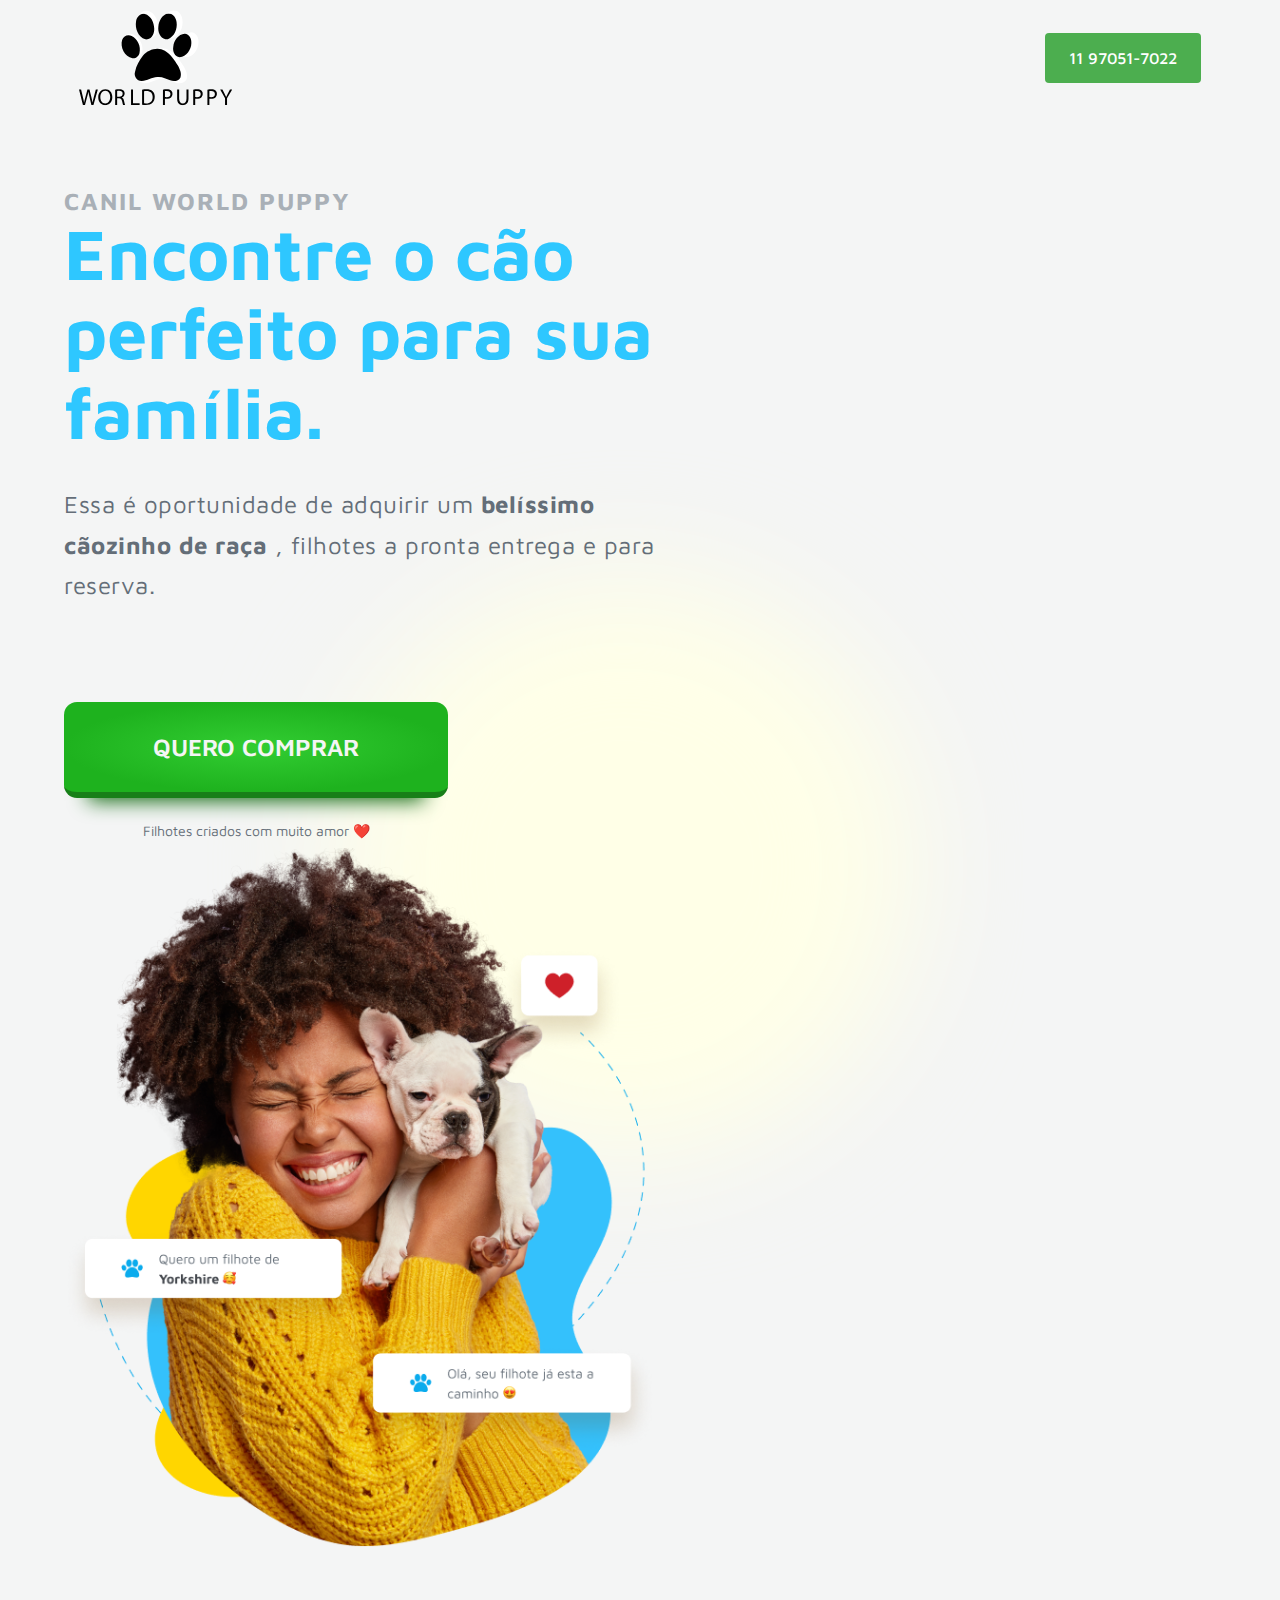
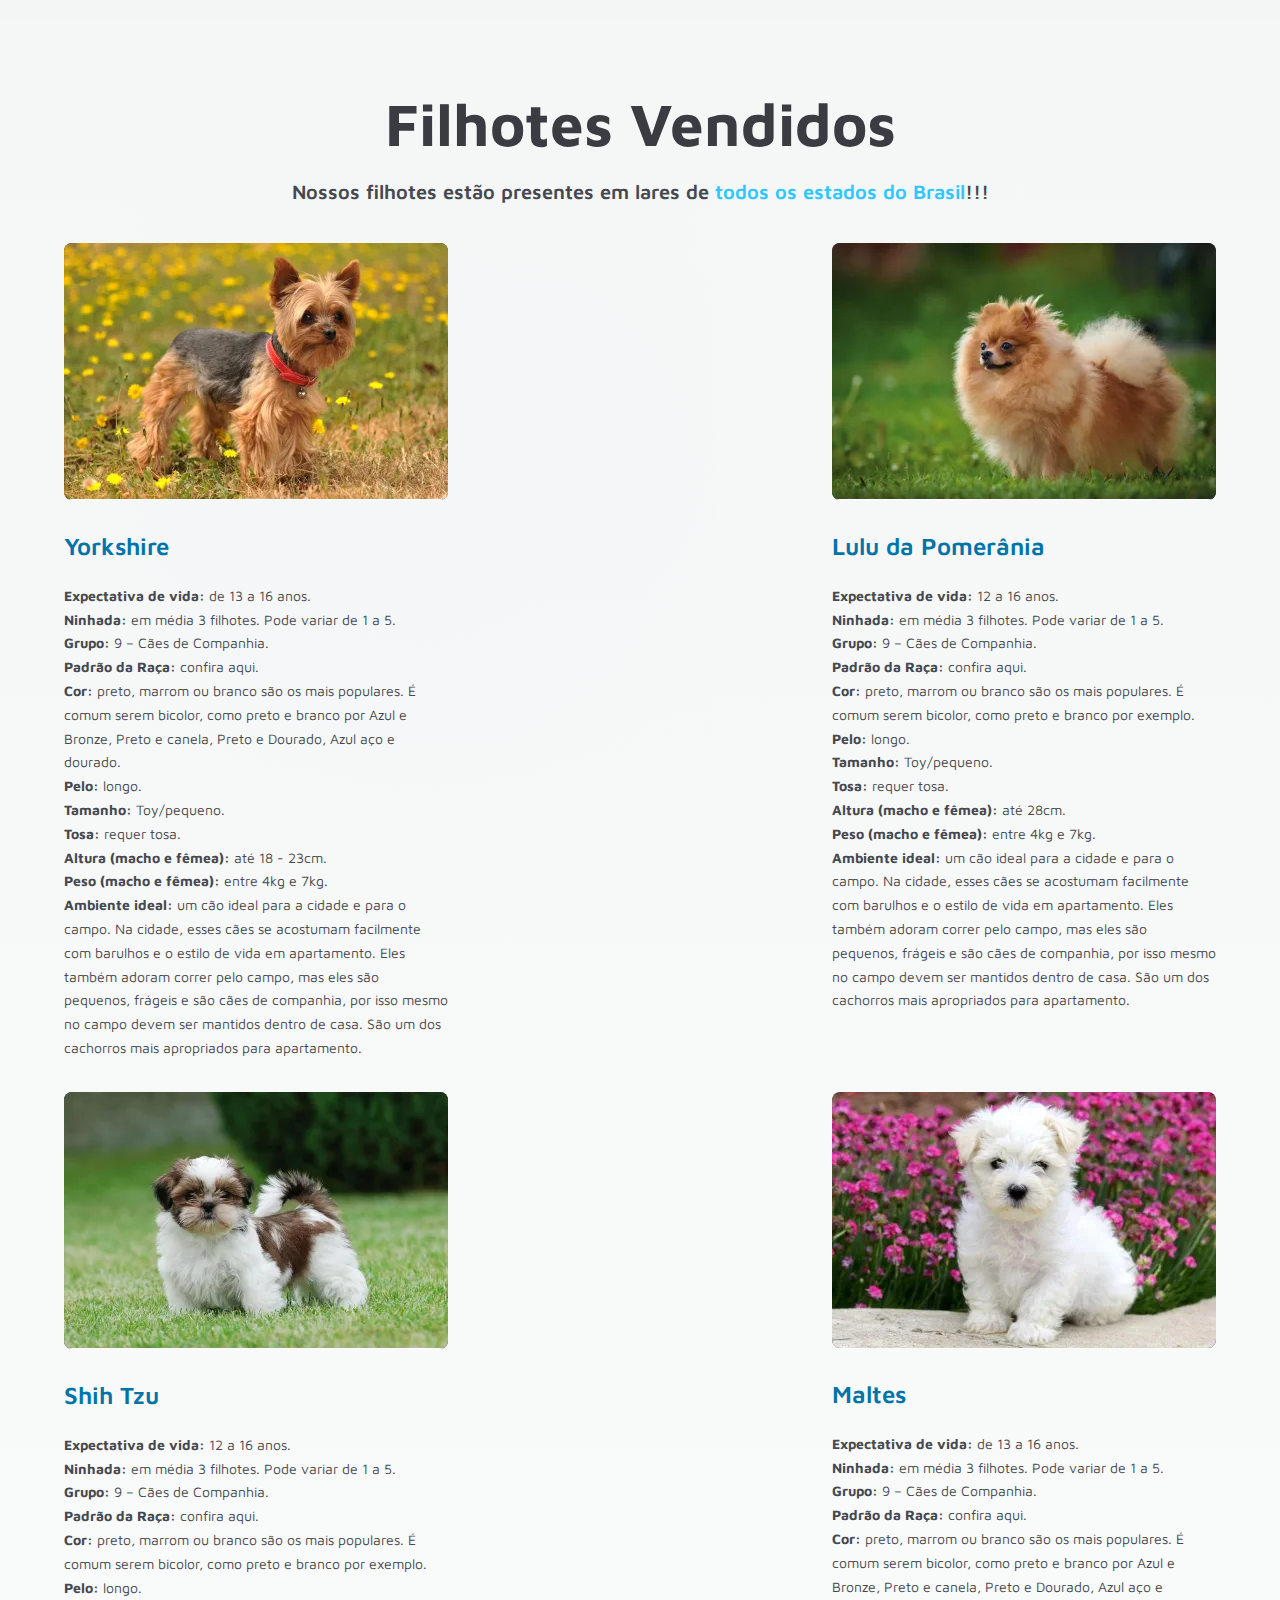
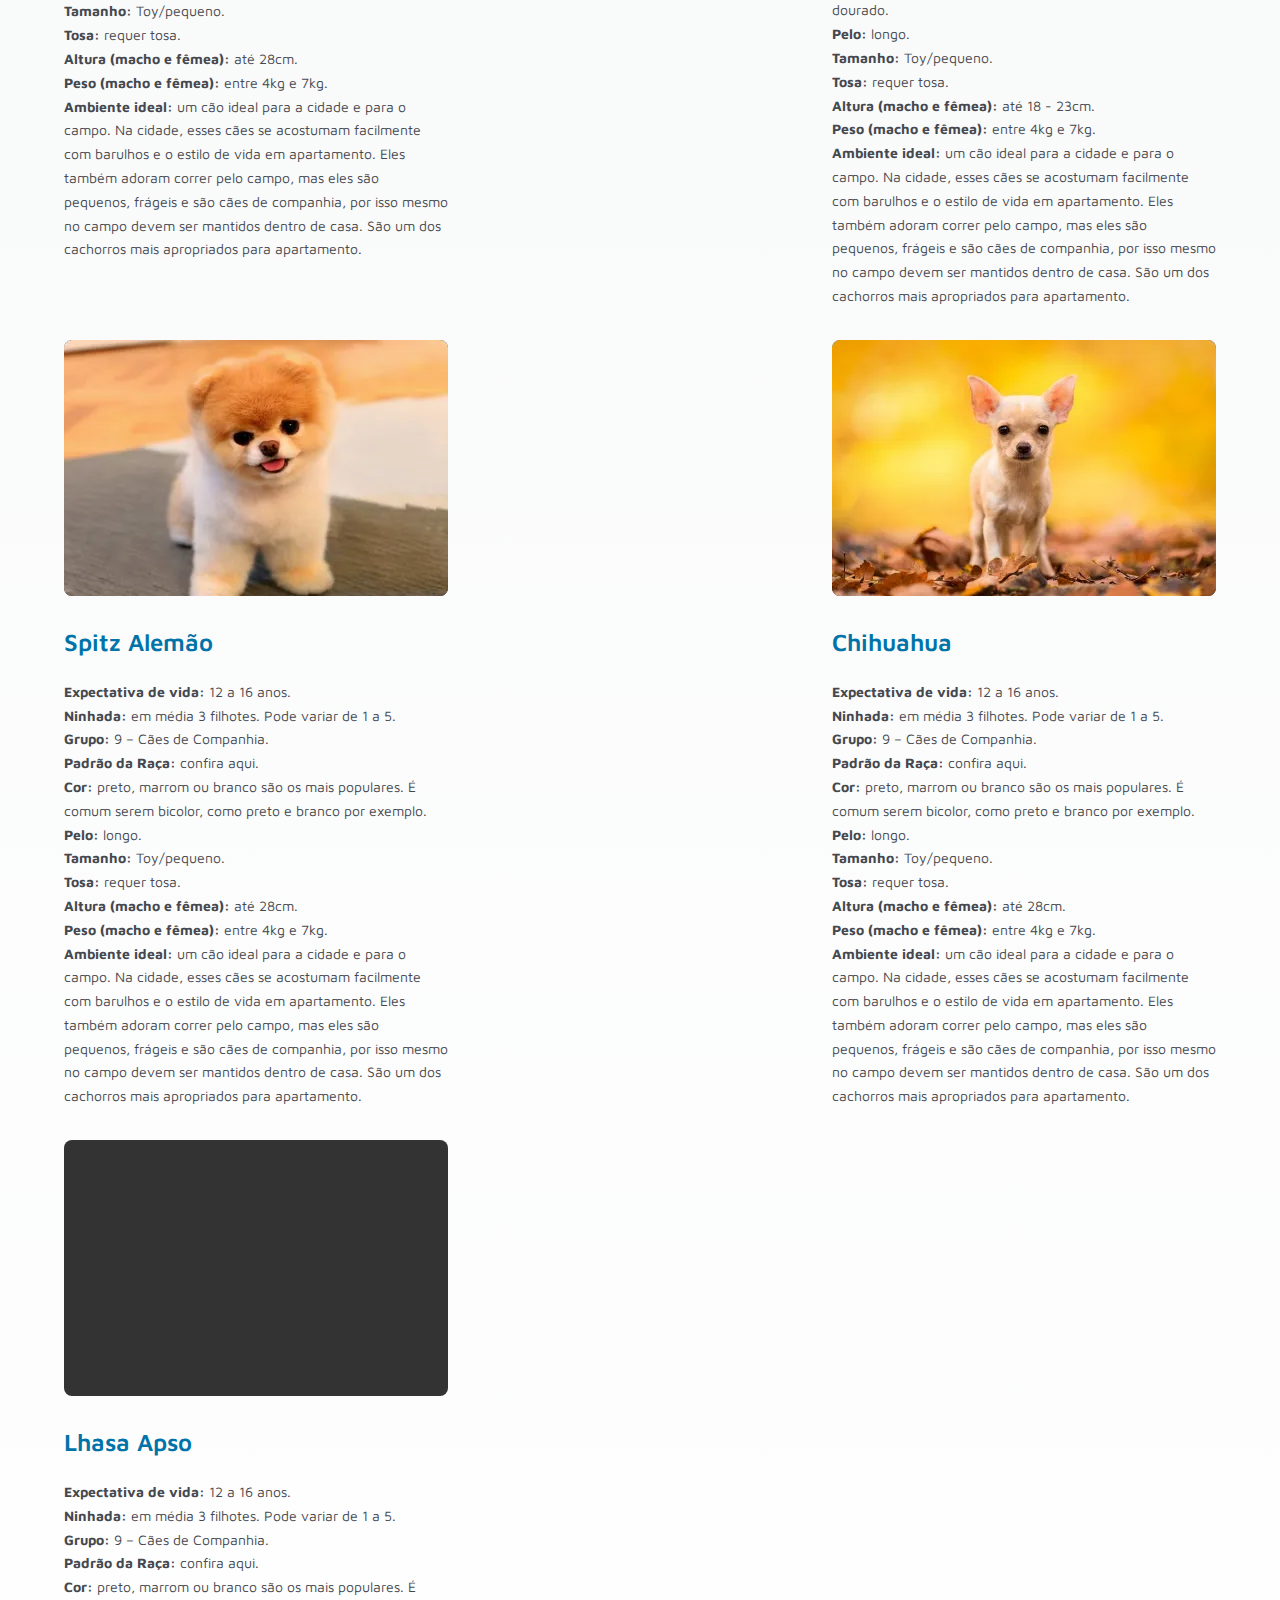
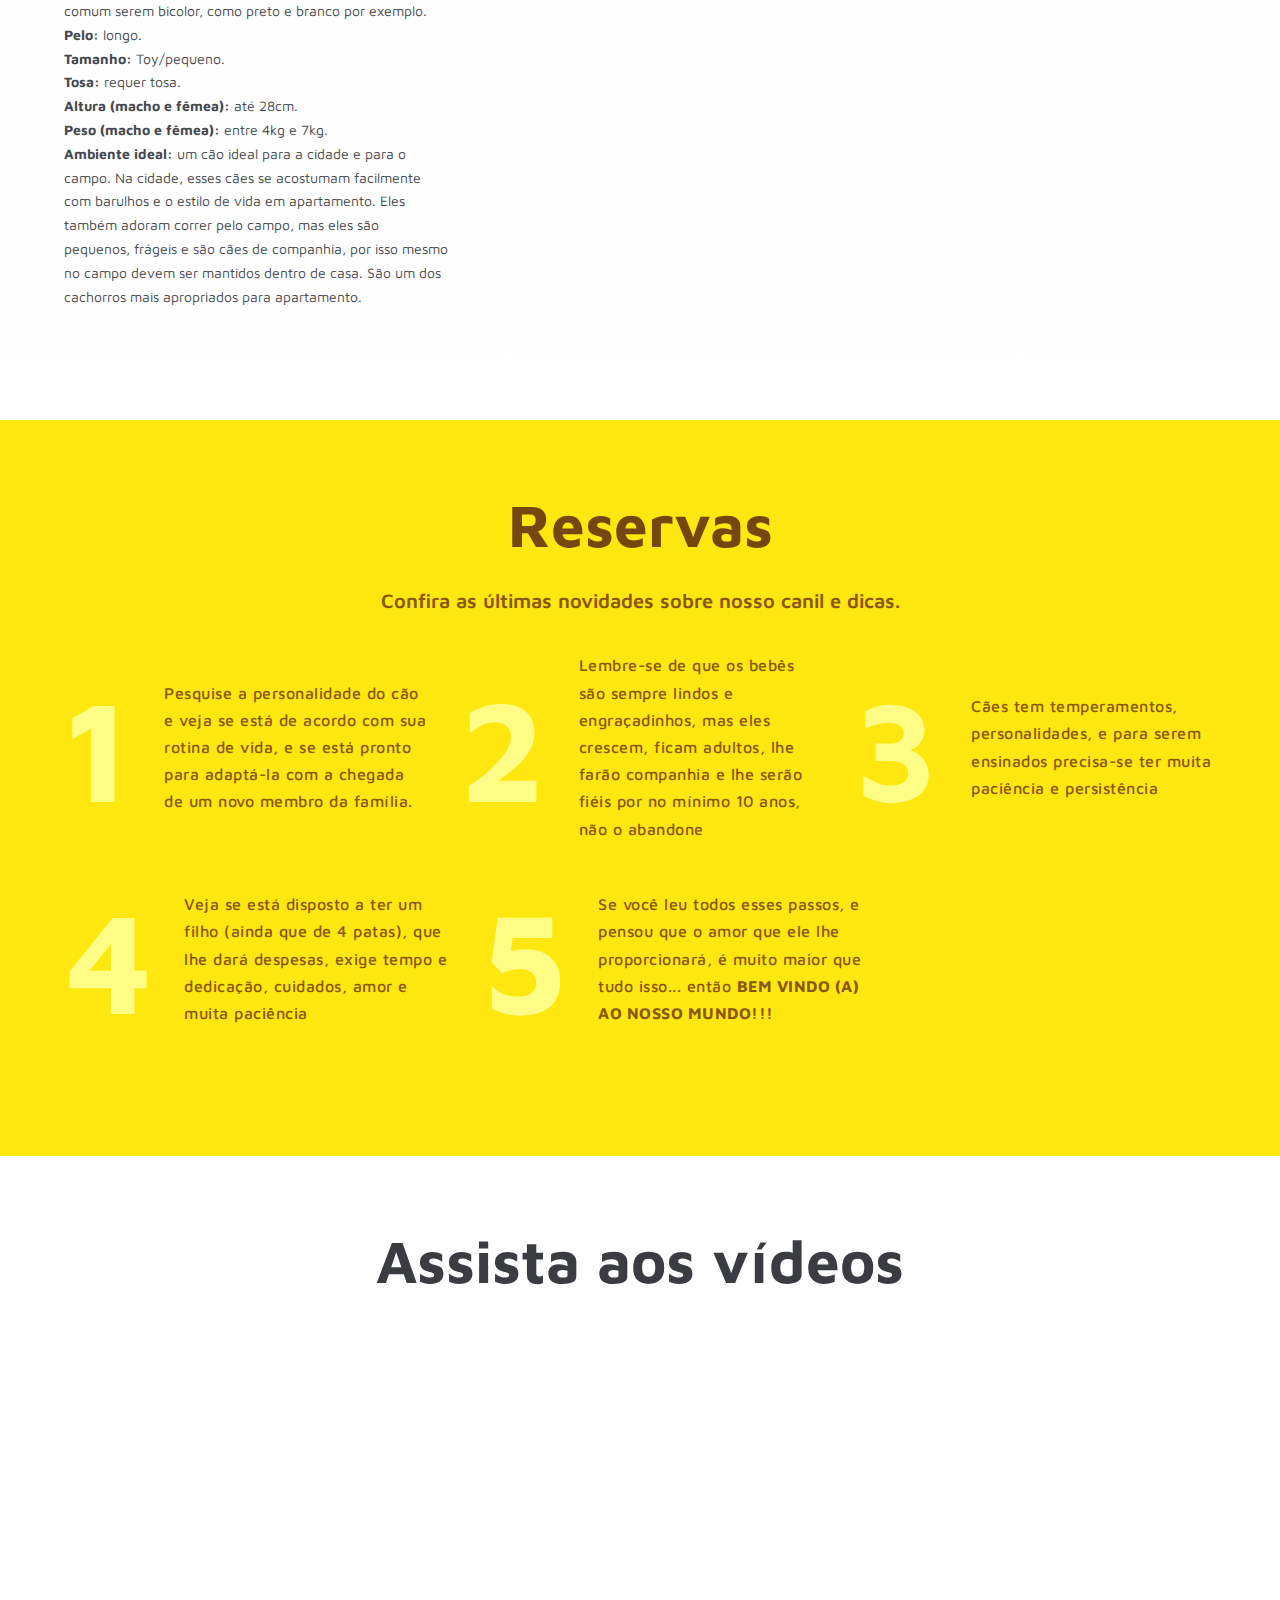
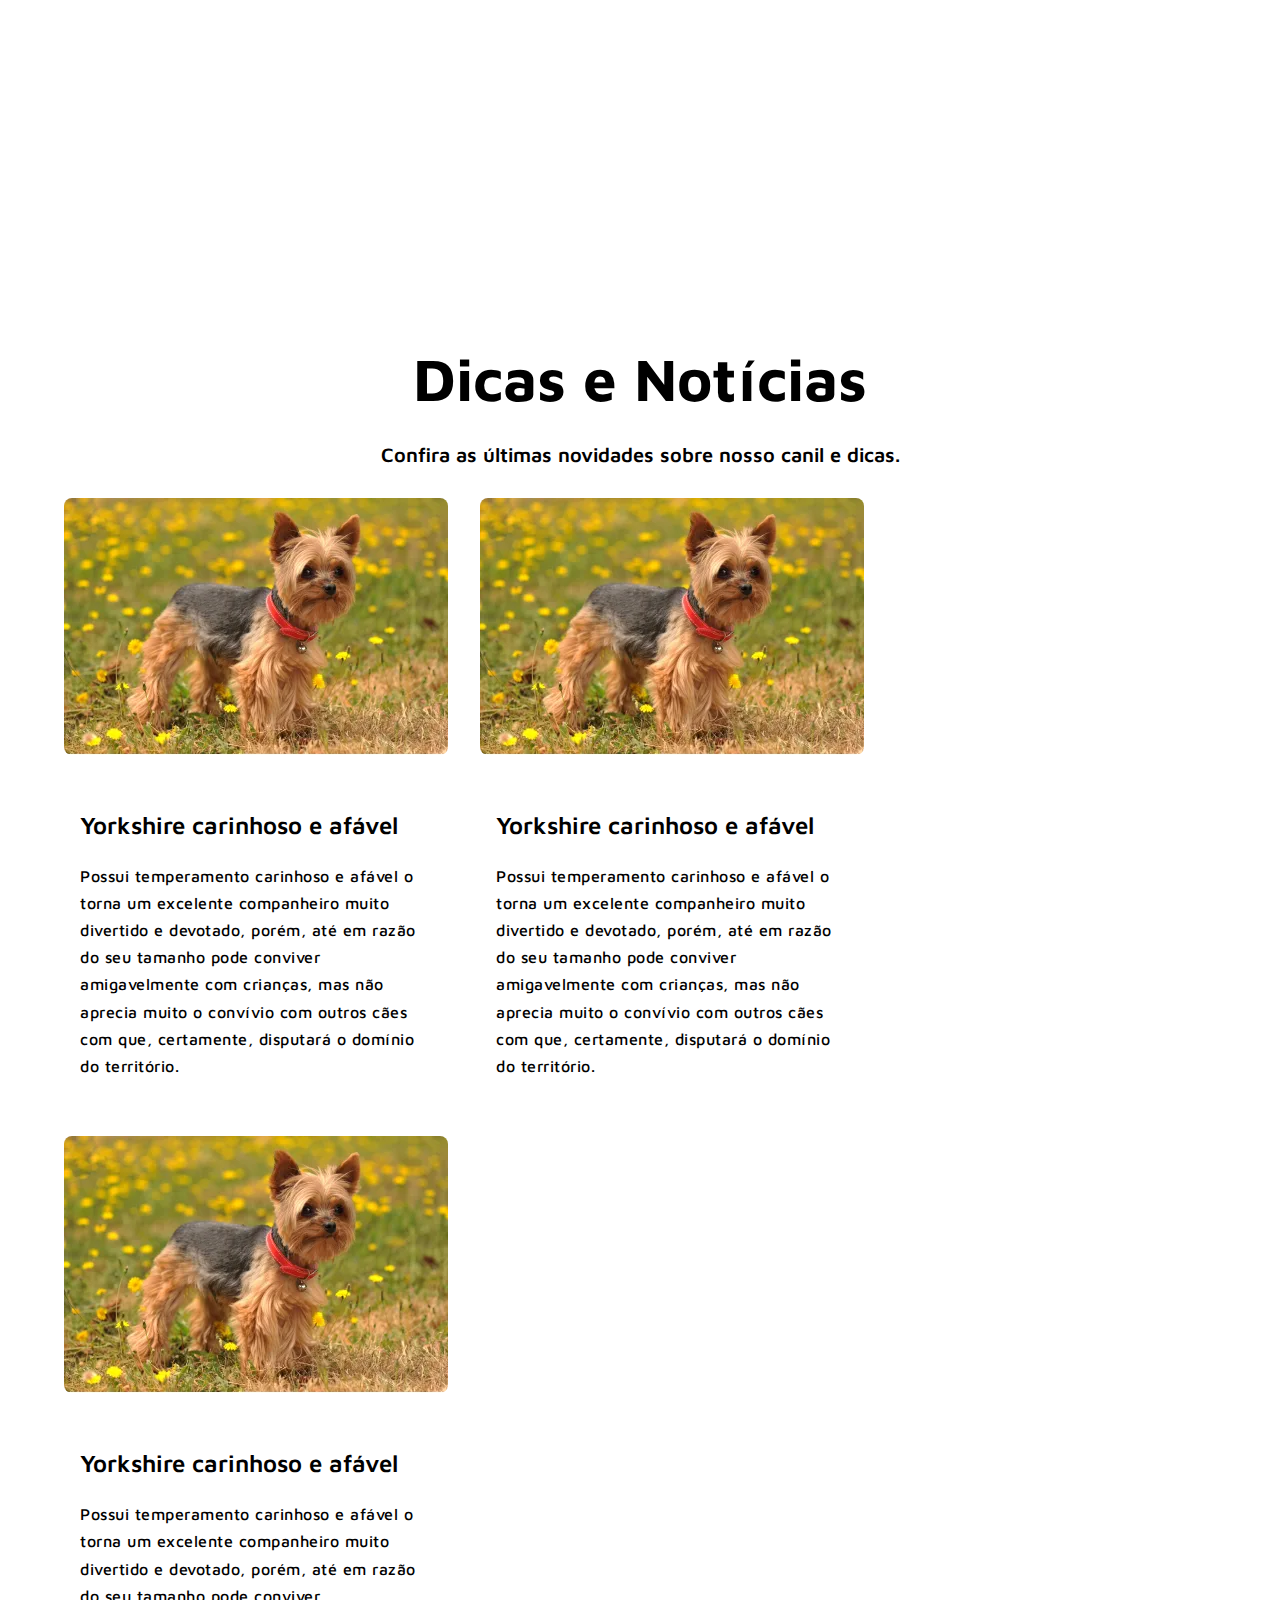
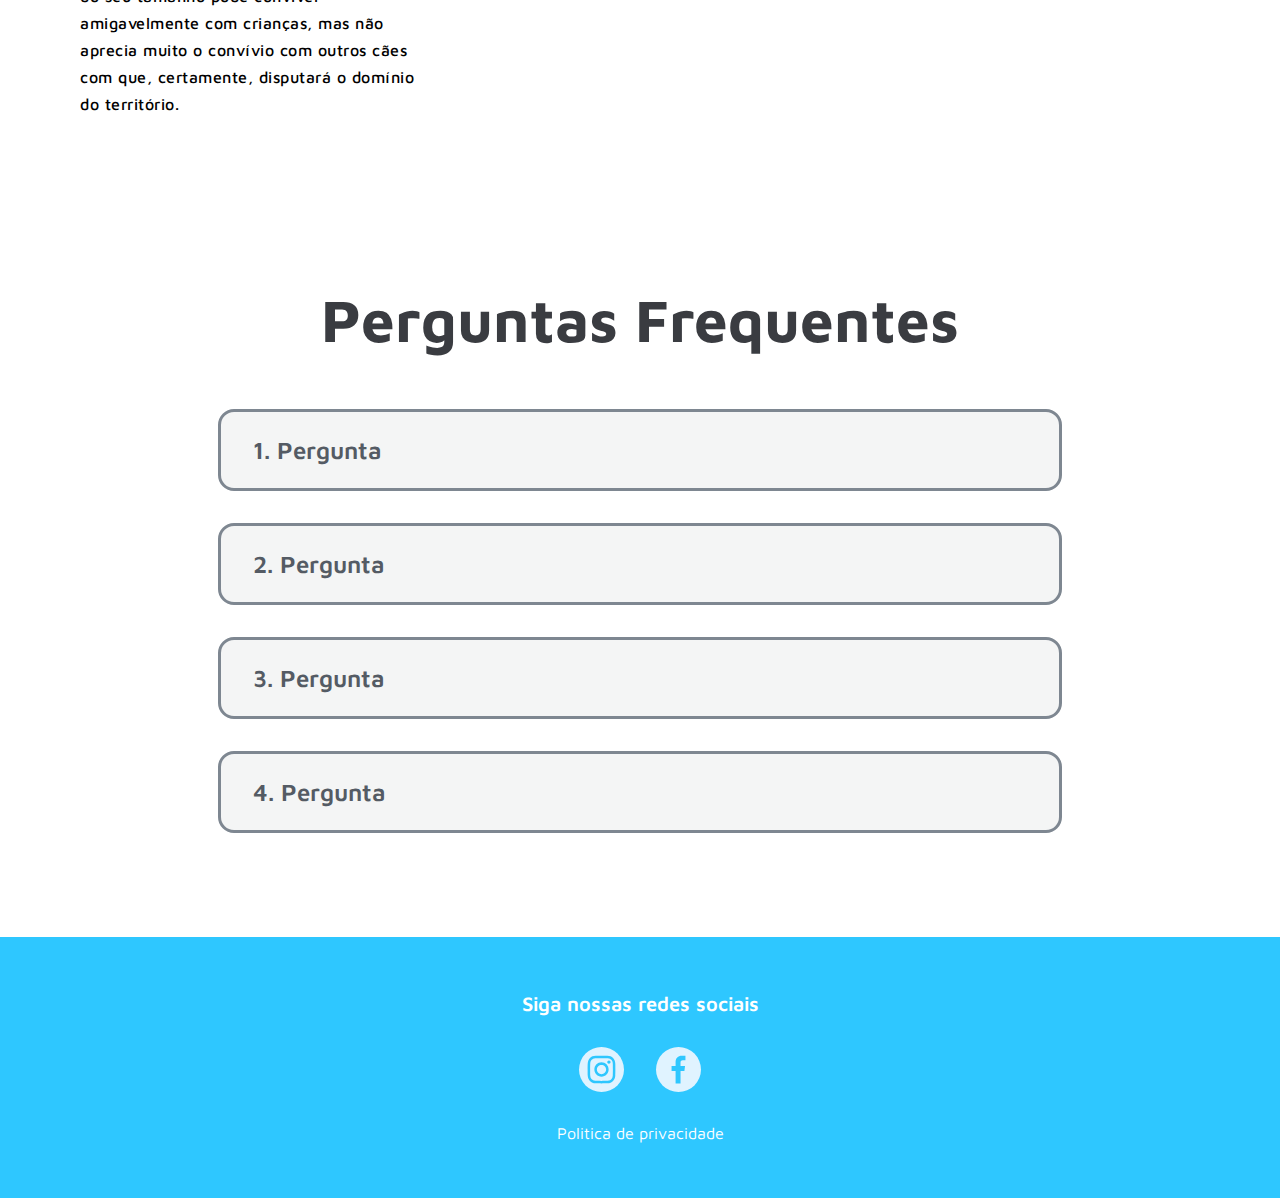
==== commit f8450113: "segundo commit" ====
--- a/index.html
+++ b/index.html
@@ -17,7 +17,7 @@
     <!-- Google+ / Schema.org -->
     <meta itemprop="name" content="World Puppy" />
     <meta itemprop="description" content="Seja bem vindo ao nosso site" />
-    <meta itemprop="image" content="thumbnail.webp" />
+    <meta itemprop="image" content="thumbnails.webp" />
     <link rel="publisher" href="https://plus.google.com/+lesmains" />
 
     <!-- Open Graph / Facebook & Whatsapp & Instagram -->
@@ -26,7 +26,7 @@
     <meta property="og:description" content="Seja bem vindo ao nosso site" />
     <meta property="og:url" content="https://worldpuppy.com.br" />
     <meta property="og:site_name" content="parceiros" />
-    <meta property="og:image" content="shared/thumbnail.webp" />
+    <meta property="og:image" content="thumbnails.webp" />
     <meta property="og:locale" content="pt_BR" />
     <meta property="og:image:type" content="image/webp" />
 
@@ -38,7 +38,7 @@
     <meta name="twitter:description" content="Seja bem vindo ao nosso site" />
     <meta name="twitter:url" content="https://worldpuppy.com.br" />
     <meta name="twitter:card" content="summary_large_image" />
-    <meta name="twitter:image" content="shared/thumbnail.webp" />
+    <meta name="twitter:image" content="thumbnails.webp" />
     <meta name="twitter:creator" content="@author" />
 
     <!-- Pinterest -->
@@ -84,10 +84,10 @@
         <nav class="navbar">
           <a href="/" class="nav-logo">
             <img
-              src="assets/img/logo.png"
+              src="assets/img/logotipo.svg"
               alt="logotipo"
-              width="224"
-              height="44"
+              width="154"
+              height="97"
             />
           </a>
           <ul class="nav-menu">
--- a/sources/css/main.min.css
+++ b/sources/css/main.min.css
@@ -1 +1 @@
-:root{--clr-danger-100: hsl(4deg, 90%, 58%);--clr-warning-100: hsl(29deg, 89%, 50%);--clr-warning-200: hsl(54deg, 100%, 62%);--clr-success-100: hsl(122deg, 39%, 49%);--clr-info-100: hsl(207deg, 90%, 54%);--clr-primary-50: hsl(199deg, 100%, 97%);--clr-primary-100: hsl(203deg, 100%, 94%);--clr-primary-200: hsl(198deg, 100%, 86%);--clr-primary-300: hsl(196deg, 100%, 73%);--clr-primary-400: hsl(196deg, 100%, 59%);--clr-primary-500: hsl(196deg, 97%, 47%);--clr-primary-600: hsl(199deg, 100%, 41%);--clr-primary-700: hsl(199deg, 100%, 33%);--clr-primary-800: hsl(199deg, 99%, 27%);--clr-primary-900: hsl(200deg, 87%, 24%);--clr-secondary-50: hsl(60deg, 100%, 95%);--clr-secondary-100: hsl(61deg, 100%, 88%);--clr-secondary-200: hsl(59deg, 100%, 76%);--clr-secondary-300: hsl(57deg, 100%, 63%);--clr-secondary-400: hsl(54deg, 100%, 53%);--clr-secondary-500: hsl(50deg, 100%, 50%);--clr-secondary-600: hsl(45deg, 100%, 41%);--clr-secondary-700: hsl(41deg, 98%, 33%);--clr-secondary-800: hsl(36deg, 86%, 29%);--clr-secondary-900: hsl(33deg, 77%, 26%);--clr-neutral-50: hsl(180deg, 5%, 96%);--clr-neutral-100: hsl(216deg, 10%, 90%);--clr-neutral-200: hsl(207deg, 10%, 82%);--clr-neutral-300: hsl(210deg, 9%, 69%);--clr-neutral-400: hsl(210deg, 8%, 53%);--clr-neutral-500: hsl(210deg, 9%, 43%);--clr-neutral-600: hsl(214deg, 9%, 36%);--clr-neutral-700: hsl(210deg, 8%, 31%);--clr-neutral-800: hsl(216deg, 7%, 29%);--clr-neutral-900: hsl(223deg, 6%, 24%);--ff-body: "maven", sans-serif;--display: 7.2rem;--title: 6rem;--subtitle: 2.0rem;--subtitle-h4: 2.4rem;--paragraph: 1.6rem;--details: 1.4rem;--smallest: 1.2rem;--regular: 400;--medium: 500;--semibold: 600;--bold: 700;--extrabold: 800;--black: 900}@media only screen and (orientation: portrait){:root{--display: 4.8rem;--title: 3.052rem;--subtitle: 2.441rem;--subtitle-h4: 1.953rem;--paragraph: 1.6rem;--details: 1.25rem;--smallest: 1rem}}*,*::after,*::before{list-style:none;margin:0;padding:0;border:0;-webkit-font-smoothing:antialiased;-moz-osx-font-smoothing:grayscale;box-sizing:border-box;outline:0;font-family:var(--ff-body);font-display:swap}html{font-size:62.5%}img{display:block;max-width:100%;height:auto;-o-object-fit:contain;object-fit:contain}html,body{overflow-x:hidden;scroll-behavior:smooth}input,button,textarea{-webkit-appearance:none;-moz-appearance:none;appearance:none}iframe{width:100%;height:100%}::-webkit-scrollbar{display:contents}section{padding-top:7.2rem;padding-bottom:7.2rem}h1,h2,h3{line-height:1.1}h1{font-size:var(--display)}h2{font-size:var(--title);font-weight:var(--bold)}h3{font-size:var(--subtitle);font-weight:var(--semibold)}h4{font-size:var(--subtitle-h4);font-weight:var(--semibold)}p{font-size:var(--paragraph);font-weight:var(--medium);letter-spacing:.05rem;line-height:1.7;margin-bottom:0}.details{font-size:var(--details);font-weight:var(--regular);letter-spacing:.05rem}a,a:visited,a:active{text-decoration:none}button{width:100%;max-width:38.4rem;height:100%;max-height:9.6rem;padding:2rem 4rem;background:rgba(0,0,0,0);cursor:pointer;border:none;outline:none;border-radius:.4rem;font-size:var(--subtitle-h4);font-weight:var(--semibold);text-align:center;text-transform:uppercase;transition:background-color .6s ease;transition:box-shadow .4s ease;line-height:1.1;margin-block:2.4rem}button[type=submit]{display:block;background-color:var(--clr-primary-500);border-radius:.8rem;color:#fff;max-width:100%;margin-inline:auto}.btn-primary{background:radial-gradient(50% 50% at 50% 50%, #32CD32 0%, #1EB21E 100%);border-bottom:6px solid #187f18;box-shadow:0px 27px 20px -24px #116a11;border-radius:13px;color:var(--clr-neutral-50)}.btn-primary .icon{fill:var(--clr-champagne-100)}.btn-primary:hover .icon{fill:var(--clr-primary-500)}.btn-primary:active,.btn-primary:focus{background-color:var(--clr-champagne-100);color:var(--clr-primary-500);outline:2px solid var(--clr-primary-500)}.btn-primary:active .icon,.btn-primary:focus .icon{fill:var(--clr-primary-500)}.btn-primary:has(.icon){display:flex;justify-content:center;align-items:center;flex-wrap:nowrap;gap:.8rem}.btn-primary:has(.icon) .icon{width:3.2rem;height:3.2rem}.btn-secondary{background-color:var(--clr-secondary-500);color:var(--clr-secondary-100)}.btn-secondary .icon{fill:vvar(--clr-neutral-50)}.btn-secondary:hover{background-color:var(--clr-secondary-600);color:var(--clr-secondary-100)}.btn-secondary:hover .icon{fill:var(--clr-secondary-100)}.btn-secondary:active,.btn-secondary:focus{background-color:var(--clr-secondary-100);color:var(--clr-secondary-500);outline:2px solid var(--clr-secondary-500)}.btn-secondary:active .icon,.btn-secondary:focus .icon{fill:var(--clr-secondary-500)}.btn-secondary:has(.icon){display:flex;justify-content:center;align-items:center;flex-wrap:nowrap;gap:.8rem}.btn-secondary:has(.icon) .icon{width:3.2rem;height:3.2rem}.btn-third{background-color:var(--clr-neutral-50);box-shadow:none;color:var(--clr-secondary-100)}.btn-third:hover{background-color:var(--clr-neutral-50);box-shadow:rgba(50,50,93,.25) 0px 50px 100px -20px,rgba(0,0,0,.3) 0px 30px 60px -30px}.btn-alternative-dark{display:block;width:100%;min-width:100%;padding:.8rem 1.6rem;border-radius:.8rem;background-color:var(--clr-primary-400);color:#fff}.btn-alternative-dark:hover{background-color:var(--clr-primary-300)}.whatsapp{display:flex;position:fixed;bottom:2rem;right:2rem;background-color:var(--clr-success-100);width:5.6rem;height:5.6rem;border-radius:50rem;justify-content:center;align-items:center}.btn:link,.btn:visited{text-transform:uppercase;text-decoration:none;padding:15px 40px;display:inline-block;border-radius:100px;transition:all .2s;position:absolute}.btn:hover{transform:translateY(-3px);box-shadow:0 10px 20px rgba(0,0,0,.2)}.btn:active{transform:translateY(-1px);box-shadow:0 5px 10px rgba(0,0,0,.2)}.btn-white{background-color:var(--clr-success-100);color:#777}.btn::after{content:"";display:inline-block;height:100%;width:100%;border-radius:100px;position:absolute;top:0;left:0;z-index:-1;transition:all .4s}.btn-white::after{background-color:var(--clr-success-100)}.btn:hover::after{transform:scaleX(1.4) scaleY(1.6);opacity:0}.btn-animated{-webkit-animation:moveInBottom 5s ease-out;animation:moveInBottom 5s ease-out;-webkit-animation-fill-mode:backwards;animation-fill-mode:backwards}@-webkit-keyframes moveInBottom{0%{opacity:0;transform:translateY(30px)}100%{opacity:1;transform:translateY(0px)}}@keyframes moveInBottom{0%{opacity:0;transform:translateY(30px)}100%{opacity:1;transform:translateY(0px)}}.card{position:relative;width:100%;min-width:32rem;flex:1 1 0;padding:3.2rem 1.6rem;border-radius:1.6rem;text-align:left;padding:3.2rem}.card .thumbnail{margin-bottom:3.2rem;border-radius:.8rem}.card .subtitle{margin-bottom:2.4rem;color:var(--clr-danger-100)}.card .description{font-size:var(--details);line-height:1.5}.s-faq__title{text-align:center;margin-bottom:5.6rem;color:var(--clr-neutral-900)}.s-faq__content{position:relative;max-width:84.4rem;left:50%;transform:translateX(-50%)}.s-faq__content details{margin-bottom:3.2rem;border:.3rem var(--clr-neutral-400) solid;border-radius:1.6rem;background-color:var(--clr-neutral-50)}.s-faq__content details .question{padding-inline:3.2rem;padding-block:2.4rem;display:block;height:auto;border-radius:.8rem;color:var(--clr-neutral-600);overflow:hidden;font-size:var(--subtitle-h4);font-weight:var(--semibold);position:relative;cursor:pointer}.s-faq__content details .question:hover{color:var(--clr-neutral-600)}.s-faq__content details .answer{font-size:var(--paragraph);font-weight:var(--regular);padding:2.4rem;color:var(--clr-neutral-400)}.s-disclaimer{padding-block:5.6rem;background-color:var(--clr-primary-400);text-align:center;color:#fff}.s-disclaimer__logo{margin-inline:auto}.s-disclaimer__sociais{width:100%;max-width:-webkit-max-content;max-width:-moz-max-content;max-width:max-content;margin-block:3.2rem;margin-inline:auto;justify-content:center;gap:3.2rem}.s-disclaimer__sociais__subtitle{margin-bottom:2.4rem;letter-spacing:0;font-weight:var(--semibold)}.s-disclaimer__sociais__link{color:var(--clr-primary-400)}.s-disclaimer__sociais__link:hover{color:var(--clr-primary-100)}.s-disclaimer__sociais__link .icon{padding:.4rem;background-color:var(--clr-primary-100)}.s-disclaimer__sociais__link .icon:hover{background-color:var(--clr-primary-500)}.s-disclaimer__link{color:#fff;font-size:var(--paragraph)}.s-disclaimer__copyright{border-top:solid 1px var(--clr-primary-400);padding-top:3.2rem}.navbar{display:flex;justify-content:space-between;align-items:center;padding:1rem 1.5rem}.hamburger{display:none}.bar{display:block;width:25px;height:3px;margin:5px auto;transition:all .3s ease-in-out;background-color:var(--clr-secondary-100)}.nav-menu{display:flex;justify-content:space-between;align-items:center}.nav-item{margin-left:5rem}.nav-link{font-size:1.6rem;font-weight:400;color:var(--clr-secondary-100);font-weight:500}.nav-link:hover{color:var(--clr-primary-500)}.nav-logo{font-size:2.1rem;font-weight:500;color:var(--clr-primary-100)}@media only screen and (max-width: 768px){.nav-menu{position:fixed;left:-100%;top:5rem;flex-direction:column;background-color:#fff;width:100%;border-radius:10px;text-align:center;transition:.3s;box-shadow:0 10px 27px rgba(0,0,0,.05)}.nav-menu.active{left:0}.nav-item{margin:2.5rem 0}.hamburger{display:block;cursor:pointer}.hamburger.active .bar:nth-child(2){opacity:0}.hamburger.active .bar:nth-child(1){transform:translateY(8px) rotate(45deg)}.hamburger.active .bar:nth-child(3){transform:translateY(-8px) rotate(-45deg)}}.whatsapp{background-color:var(--clr-success-100);padding:1.6rem 2.4rem;border-radius:.6rem}.whatsapp .nav-link{color:#fff;font-weight:600}.grid{display:grid;gap:1.6rem}.flex{display:flex;flex-wrap:wrap;justify-content:space-between;gap:3.2rem}@media(max-width: 50rem){.flex{justify-content:center}}.col-1{flex-wrap:nowrap;flex-direction:column;width:100%;max-width:100%}.container{width:min(90%,121.6rem);margin-inline:auto}.header{background-color:var(--clr-neutral-50)}.header .cta-whatsapp .nav-link{display:block;background-color:var(--clr-success-100);padding:1.6rem 2.4rem;border-radius:.4rem;cursor:pointer;color:#fff}.header .cta-whatsapp .nav-link:hover{color:#fff}.s-hero{place-items:center;background-image:url("../../assets/img/bg-hero.svg");background-repeat:no-repeat;background-position:center right 20vw;background-color:var(--clr-neutral-50)}.s-hero__left{width:100%;max-width:59.2rem}.s-hero__left__subtitle{font-size:var(--subtitle-h4);text-transform:uppercase;color:var(--clr-neutral-300);letter-spacing:.2rem}.s-hero__left__title{font-size:var(--display);color:var(--clr-primary-400);margin-bottom:3.2rem}.s-hero__left__description{font-size:var(--subtitle-h4);font-weight:var(--regular);color:var(--clr-neutral-500);margin-bottom:7.2rem}.s-hero__left__chamada{max-width:38.4rem;display:block;text-align:center;font-size:var(--details);color:var(--clr-neutral-500)}.s-hero__right{width:100%;max-width:59.2rem}@media(min-width: 64em){.s-hero{min-height:86.4rem}.s-hero__right{width:100%;max-width:59.2rem}}.s-sale{background-image:linear-gradient(180deg, #F5F6F6 0%, rgba(245, 246, 246, 0) 100%),url("../../assets/img/bg-blur-blue.svg");background-repeat:no-repeat;color:var(--clr-neutral-800)}.s-sale__header__title{text-align:center;color:var(--clr-neutral-900);margin-bottom:2.4rem}.s-sale__header__subtitle{text-align:center}.s-sale__header__subtitle__clr{color:var(--clr-primary-400)}.s-sale__cards{margin-block:4rem;gap:3.2rem}.s-sale__cards__card{flex:1 0 100%;max-width:38.4rem}.s-sale__cards__card__image{margin-bottom:3.2rem;background-color:#333;border-radius:.8rem}.s-sale__cards__card__title{color:var(--clr-primary-700);margin-bottom:2.4rem}.s-sale__cards__card__description{font-size:var(--details);line-height:1.7;font-weight:var(--regular)}.s-reservas{background-color:var(--clr-secondary-400)}.s-reservas__header__title{text-align:center;margin-bottom:3.2rem;color:var(--clr-secondary-900)}.s-reservas__header__subtitle{text-align:center;color:var(--clr-secondary-800)}.s-reservas__cards{margin-block:4rem;gap:3.2rem;justify-content:flex-start}.s-reservas__cards__card{flex:1 auto;flex-direction:row;flex-wrap:nowrap;align-items:center;max-width:38.4rem}.s-reservas__cards__card__number{font-size:calc(var(--display)*2);font-weight:var(--bold);color:var(--clr-secondary-200)}.s-reservas__cards__card__description{color:var(--clr-secondary-800)}.s-reservas__cards__card__description b{text-transform:uppercase}@media(min-width: 40em){.s-reservas__cards{flex-direction:row}.s-reservas__cards__card{flex-basis:calc(33.33% - 3.2rem)}}.s-videos__header__title{text-align:center;color:var(--clr-neutral-900)}.s-videos__galery{gap:3.2rem;margin-block:4rem}.s-videos__galery iframe{width:100%;aspect-ratio:16/9;border-radius:.8rem}@media(min-width: 64em){.s-videos{row-gap:5.6rem}.s-videos iframe{width:calc(33.33% - 3.2rem)}}.s-blog__header__title,.s-blog__header__subtitle{text-align:center;margin-bottom:3.2rem}.s-blog__cards__card{max-width:38.4rem}.s-blog__cards__card__image img{border-radius:.8rem}.s-blog__cards__card__info{margin:2.4rem 1.6rem}.s-blog__cards__card__info__title{margin-bottom:2.4rem}@media(min-width: 40em){.s-blog__cards{justify-content:start}.s-blog__cards__card{flex-basis:calc(50% - 3.2rem)}}@media(max-width: 39.9375em){.s-blog__cards__card{flex-basis:1}}.icon{display:block;width:4.5rem;height:4.5rem;stroke-width:0;stroke:currentColor;fill:#fff;border-radius:50%;background-color:rgba(0,0,0,0)}.icon-whatsapp{width:4rem;height:4rem}.icon-bullet{width:2.4rem;height:2.4rem;fill:var(--clr-neutral-500)}.icon-swipe{fill:var(--clr-neutral-50)}@font-face{font-family:maven;src:url(../../assets/fonts/MavenPro-Regular.woff) format("woff");font-weight:400;font-style:normal;font-style:swap}@font-face{font-family:maven;src:url(../../assets/fonts/MavenPro-Medium.woff) format("woff");font-weight:500;font-style:swap}@font-face{font-family:maven;src:url(../../assets/fonts/MavenPro-SemiBold.woff) format("woff");font-weight:600;font-style:normal;font-style:swap}@font-face{font-family:maven;src:url(../../assets/fonts/MavenPro-Bold.woff) format("woff");font-weight:700;font-style:normal;font-style:swap}@font-face{font-family:maven;src:url(../../assets/fonts/MavenPro-ExtraBold.woff) format("woff");font-weight:800;font-style:normal;font-style:swap}@font-face{font-family:maven;src:url(../../assets/fonts/MavenPro-Black.woff) format("woff");font-weight:900;font-style:normal;font-style:swap}+:root{--clr-danger-100: hsl(4deg, 90%, 58%);--clr-warning-100: hsl(29deg, 89%, 50%);--clr-warning-200: hsl(54deg, 100%, 62%);--clr-success-100: hsl(122deg, 39%, 49%);--clr-info-100: hsl(207deg, 90%, 54%);--clr-primary-50: hsl(199deg, 100%, 97%);--clr-primary-100: hsl(203deg, 100%, 94%);--clr-primary-200: hsl(198deg, 100%, 86%);--clr-primary-300: hsl(196deg, 100%, 73%);--clr-primary-400: hsl(196deg, 100%, 59%);--clr-primary-500: hsl(196deg, 97%, 47%);--clr-primary-600: hsl(199deg, 100%, 41%);--clr-primary-700: hsl(199deg, 100%, 33%);--clr-primary-800: hsl(199deg, 99%, 27%);--clr-primary-900: hsl(200deg, 87%, 24%);--clr-secondary-50: hsl(60deg, 100%, 95%);--clr-secondary-100: hsl(61deg, 100%, 88%);--clr-secondary-200: hsl(59deg, 100%, 76%);--clr-secondary-300: hsl(57deg, 100%, 63%);--clr-secondary-400: hsl(54deg, 100%, 53%);--clr-secondary-500: hsl(50deg, 100%, 50%);--clr-secondary-600: hsl(45deg, 100%, 41%);--clr-secondary-700: hsl(41deg, 98%, 33%);--clr-secondary-800: hsl(36deg, 86%, 29%);--clr-secondary-900: hsl(33deg, 77%, 26%);--clr-neutral-50: hsl(180deg, 5%, 96%);--clr-neutral-100: hsl(216deg, 10%, 90%);--clr-neutral-200: hsl(207deg, 10%, 82%);--clr-neutral-300: hsl(210deg, 9%, 69%);--clr-neutral-400: hsl(210deg, 8%, 53%);--clr-neutral-500: hsl(210deg, 9%, 43%);--clr-neutral-600: hsl(214deg, 9%, 36%);--clr-neutral-700: hsl(210deg, 8%, 31%);--clr-neutral-800: hsl(216deg, 7%, 29%);--clr-neutral-900: hsl(223deg, 6%, 24%);--ff-body: "maven", sans-serif;--display: 7.2rem;--title: 6rem;--subtitle: 2.0rem;--subtitle-h4: 2.4rem;--paragraph: 1.6rem;--details: 1.4rem;--smallest: 1.2rem;--regular: 400;--medium: 500;--semibold: 600;--bold: 700;--extrabold: 800;--black: 900}@media only screen and (orientation: portrait){:root{--display: 4.8rem;--title: 3.052rem;--subtitle: 2.441rem;--subtitle-h4: 1.953rem;--paragraph: 1.6rem;--details: 1.25rem;--smallest: 1rem}}*,*::after,*::before{list-style:none;margin:0;padding:0;border:0;-webkit-font-smoothing:antialiased;-moz-osx-font-smoothing:grayscale;box-sizing:border-box;outline:0;font-family:var(--ff-body);font-display:swap}html{font-size:62.5%}img{display:block;max-width:100%;height:auto;-o-object-fit:contain;object-fit:contain}html,body{overflow-x:hidden;scroll-behavior:smooth}input,button,textarea{-webkit-appearance:none;-moz-appearance:none;appearance:none}iframe{width:100%;height:100%}::-webkit-scrollbar{display:contents}section{padding-top:7.2rem;padding-bottom:7.2rem}h1,h2,h3{line-height:1.1}h1{font-size:var(--display)}h2{font-size:var(--title);font-weight:var(--bold)}h3{font-size:var(--subtitle);font-weight:var(--semibold)}h4{font-size:var(--subtitle-h4);font-weight:var(--semibold)}p{font-size:var(--paragraph);font-weight:var(--medium);letter-spacing:.05rem;line-height:1.7;margin-bottom:0}.details{font-size:var(--details);font-weight:var(--regular);letter-spacing:.05rem}a,a:visited,a:active{text-decoration:none}button{width:100%;max-width:38.4rem;height:100%;max-height:9.6rem;padding:2rem 4rem;background:rgba(0,0,0,0);cursor:pointer;border:none;outline:none;border-radius:.4rem;font-size:var(--subtitle-h4);font-weight:var(--semibold);text-align:center;text-transform:uppercase;transition:background-color .6s ease;transition:box-shadow .4s ease;line-height:1.1;margin-block:2.4rem}button[type=submit]{display:block;background-color:var(--clr-primary-500);border-radius:.8rem;color:#fff;max-width:100%;margin-inline:auto}.btn-primary{background:radial-gradient(50% 50% at 50% 50%, #32CD32 0%, #1EB21E 100%);border-bottom:6px solid #187f18;box-shadow:0px 27px 20px -24px #116a11;border-radius:13px;color:var(--clr-neutral-50)}.btn-primary .icon{fill:var(--clr-champagne-100)}.btn-primary:hover .icon{fill:var(--clr-primary-500)}.btn-primary:active,.btn-primary:focus{background-color:var(--clr-champagne-100);color:var(--clr-primary-500);outline:2px solid var(--clr-primary-500)}.btn-primary:active .icon,.btn-primary:focus .icon{fill:var(--clr-primary-500)}.btn-primary:has(.icon){display:flex;justify-content:center;align-items:center;flex-wrap:nowrap;gap:.8rem}.btn-primary:has(.icon) .icon{width:3.2rem;height:3.2rem}.btn-secondary{background-color:var(--clr-secondary-500);color:var(--clr-secondary-100)}.btn-secondary .icon{fill:vvar(--clr-neutral-50)}.btn-secondary:hover{background-color:var(--clr-secondary-600);color:var(--clr-secondary-100)}.btn-secondary:hover .icon{fill:var(--clr-secondary-100)}.btn-secondary:active,.btn-secondary:focus{background-color:var(--clr-secondary-100);color:var(--clr-secondary-500);outline:2px solid var(--clr-secondary-500)}.btn-secondary:active .icon,.btn-secondary:focus .icon{fill:var(--clr-secondary-500)}.btn-secondary:has(.icon){display:flex;justify-content:center;align-items:center;flex-wrap:nowrap;gap:.8rem}.btn-secondary:has(.icon) .icon{width:3.2rem;height:3.2rem}.btn-third{background-color:var(--clr-neutral-50);box-shadow:none;color:var(--clr-secondary-100)}.btn-third:hover{background-color:var(--clr-neutral-50);box-shadow:rgba(50,50,93,.25) 0px 50px 100px -20px,rgba(0,0,0,.3) 0px 30px 60px -30px}.btn-alternative-dark{display:block;width:100%;min-width:100%;padding:.8rem 1.6rem;border-radius:.8rem;background-color:var(--clr-primary-400);color:#fff}.btn-alternative-dark:hover{background-color:var(--clr-primary-300)}.whatsapp{display:flex;position:fixed;bottom:2rem;right:2rem;background-color:var(--clr-success-100);width:5.6rem;height:5.6rem;border-radius:50rem;justify-content:center;align-items:center}.btn:link,.btn:visited{text-transform:uppercase;text-decoration:none;padding:15px 40px;display:inline-block;border-radius:100px;transition:all .2s;position:absolute}.btn:hover{transform:translateY(-3px);box-shadow:0 10px 20px rgba(0,0,0,.2)}.btn:active{transform:translateY(-1px);box-shadow:0 5px 10px rgba(0,0,0,.2)}.btn-white{background-color:var(--clr-success-100);color:#777}.btn::after{content:"";display:inline-block;height:100%;width:100%;border-radius:100px;position:absolute;top:0;left:0;z-index:-1;transition:all .4s}.btn-white::after{background-color:var(--clr-success-100)}.btn:hover::after{transform:scaleX(1.4) scaleY(1.6);opacity:0}.btn-animated{-webkit-animation:moveInBottom 5s ease-out;animation:moveInBottom 5s ease-out;-webkit-animation-fill-mode:backwards;animation-fill-mode:backwards}@-webkit-keyframes moveInBottom{0%{opacity:0;transform:translateY(30px)}100%{opacity:1;transform:translateY(0px)}}@keyframes moveInBottom{0%{opacity:0;transform:translateY(30px)}100%{opacity:1;transform:translateY(0px)}}.card{position:relative;width:100%;min-width:32rem;flex:1 1 0;padding:3.2rem 1.6rem;border-radius:1.6rem;text-align:left;padding:3.2rem}.card .thumbnail{margin-bottom:3.2rem;border-radius:.8rem}.card .subtitle{margin-bottom:2.4rem;color:var(--clr-danger-100)}.card .description{font-size:var(--details);line-height:1.5}.s-faq__title{text-align:center;margin-bottom:5.6rem;color:var(--clr-neutral-900)}.s-faq__content{position:relative;max-width:84.4rem;left:50%;transform:translateX(-50%)}.s-faq__content details{margin-bottom:3.2rem;border:.3rem var(--clr-neutral-400) solid;border-radius:1.6rem;background-color:var(--clr-neutral-50)}.s-faq__content details .question{padding-inline:3.2rem;padding-block:2.4rem;display:block;height:auto;border-radius:.8rem;color:var(--clr-neutral-600);overflow:hidden;font-size:var(--subtitle-h4);font-weight:var(--semibold);position:relative;cursor:pointer}.s-faq__content details .question:hover{color:var(--clr-neutral-600)}.s-faq__content details .answer{font-size:var(--paragraph);font-weight:var(--regular);padding:2.4rem;color:var(--clr-neutral-400)}.s-disclaimer{padding-block:5.6rem;background-color:var(--clr-primary-400);text-align:center;color:#fff}.s-disclaimer__logo{margin-inline:auto}.s-disclaimer__sociais{width:100%;max-width:-webkit-max-content;max-width:-moz-max-content;max-width:max-content;margin-block:3.2rem;margin-inline:auto;justify-content:center;gap:3.2rem}.s-disclaimer__sociais__subtitle{margin-bottom:2.4rem;letter-spacing:0;font-weight:var(--semibold)}.s-disclaimer__sociais__link{color:var(--clr-primary-400)}.s-disclaimer__sociais__link:hover{color:var(--clr-primary-100)}.s-disclaimer__sociais__link .icon{padding:.4rem;background-color:var(--clr-primary-100)}.s-disclaimer__sociais__link .icon:hover{background-color:var(--clr-primary-500)}.s-disclaimer__link{color:#fff;font-size:var(--paragraph)}.s-disclaimer__copyright{border-top:solid 1px var(--clr-primary-400);padding-top:3.2rem}.navbar{display:flex;justify-content:space-between;align-items:center;padding:1rem 1.5rem}.hamburger{display:none}.bar{display:block;width:25px;height:3px;margin:5px auto;transition:all .3s ease-in-out;background-color:var(--clr-secondary-100)}.nav-menu{display:flex;justify-content:space-between;align-items:center}.nav-item{margin-left:5rem}.nav-link{font-size:1.6rem;font-weight:400;color:var(--clr-secondary-100);font-weight:500}.nav-link:hover{color:var(--clr-primary-500)}.nav-logo{font-size:2.1rem;font-weight:500;color:var(--clr-primary-100)}@media only screen and (max-width: 768px){.nav-menu{position:fixed;left:-100%;top:5rem;flex-direction:column;background-color:#fff;width:100%;border-radius:10px;text-align:center;transition:.3s;box-shadow:0 10px 27px rgba(0,0,0,.05)}.nav-menu.active{left:0}.nav-item{margin:2.5rem 0}.hamburger{display:block;cursor:pointer}.hamburger.active .bar:nth-child(2){opacity:0}.hamburger.active .bar:nth-child(1){transform:translateY(8px) rotate(45deg)}.hamburger.active .bar:nth-child(3){transform:translateY(-8px) rotate(-45deg)}}.whatsapp{background-color:var(--clr-success-100);padding:1.6rem 2.4rem;border-radius:.6rem}.whatsapp .nav-link{color:#fff;font-weight:600}.grid{display:grid;gap:1.6rem}.flex{display:flex;flex-wrap:wrap;justify-content:space-between;gap:3.2rem}@media(max-width: 50rem){.flex{justify-content:center}}.col-1{flex-wrap:nowrap;flex-direction:column;width:100%;max-width:100%}.container{width:min(90%,121.6rem);margin-inline:auto}.header{background-color:var(--clr-neutral-50)}.header .cta-whatsapp .nav-link{display:block;background-color:var(--clr-success-100);padding:1.6rem 2.4rem;border-radius:.4rem;cursor:pointer;color:#fff}.header .cta-whatsapp .nav-link:hover{color:#fff}.s-hero{place-items:center;background-image:url("../../assets/img/bg-hero.svg");background-repeat:no-repeat;background-position:center right 20vw;background-color:var(--clr-neutral-50)}.s-hero__left{width:100%;max-width:59.2rem}.s-hero__left__subtitle{font-size:var(--subtitle-h4);text-transform:uppercase;color:var(--clr-neutral-300);letter-spacing:.2rem}.s-hero__left__title{font-size:var(--display);color:var(--clr-primary-400);margin-bottom:3.2rem}.s-hero__left__description{font-size:var(--subtitle-h4);font-weight:var(--regular);color:var(--clr-neutral-500);margin-bottom:7.2rem}.s-hero__left__chamada{max-width:38.4rem;display:block;text-align:center;font-size:var(--details);color:var(--clr-neutral-500)}.s-hero__right{width:100%;max-width:59.2rem}@media(min-width: 64em){.s-hero{min-height:86.4rem}.s-hero__right{width:100%;max-width:59.2rem}}.s-sale{background-image:linear-gradient(180deg, #F5F6F6 0%, rgba(245, 246, 246, 0) 100%),url("../../assets/img/bg-blur-blue.svg");background-repeat:no-repeat;color:var(--clr-neutral-800)}.s-sale__header__title{text-align:center;color:var(--clr-neutral-900);margin-bottom:2.4rem}.s-sale__header__subtitle{text-align:center}.s-sale__header__subtitle__clr{color:var(--clr-primary-400)}.s-sale__cards{margin-block:4rem;gap:3.2rem}.s-sale__cards__card{flex:1 0 100%;max-width:38.4rem}.s-sale__cards__card__image{margin-bottom:3.2rem;background-color:#333;border-radius:.8rem}.s-sale__cards__card__title{color:var(--clr-primary-700);margin-bottom:2.4rem}.s-sale__cards__card__description{font-size:var(--details);line-height:1.7;font-weight:var(--regular)}.s-reservas{background-color:var(--clr-secondary-400)}.s-reservas__header__title{text-align:center;margin-bottom:3.2rem;color:var(--clr-secondary-900)}.s-reservas__header__subtitle{text-align:center;color:var(--clr-secondary-800)}.s-reservas__cards{margin-block:4rem;gap:3.2rem;justify-content:flex-start}.s-reservas__cards__card{flex:1 auto;flex-direction:row;flex-wrap:nowrap;align-items:center;max-width:38.4rem}.s-reservas__cards__card__number{font-size:calc(var(--display)*2);font-weight:var(--bold);color:var(--clr-secondary-200)}.s-reservas__cards__card__description{color:var(--clr-secondary-800)}.s-reservas__cards__card__description b{text-transform:uppercase}@media(min-width: 40em){.s-reservas__cards{flex-direction:row}.s-reservas__cards__card{flex-basis:calc(33.33% - 3.2rem)}}.s-videos__header__title{text-align:center;color:var(--clr-neutral-900)}.s-videos__galery{gap:3.2rem;margin-block:4rem}.s-videos__galery iframe{width:100%;aspect-ratio:16/9;border-radius:.8rem}@media(min-width: 64em){.s-videos{row-gap:5.6rem}.s-videos iframe{width:calc(33.33% - 3.2rem)}}.s-blog__header__title,.s-blog__header__subtitle{text-align:center;margin-bottom:3.2rem}.s-blog__cards__card{max-width:38.4rem}.s-blog__cards__card__image img{border-radius:.8rem}.s-blog__cards__card__info{margin:2.4rem 1.6rem}.s-blog__cards__card__info__title{margin-bottom:2.4rem}@media(min-width: 40em){.s-blog__cards{justify-content:start}.s-blog__cards__card{flex-basis:calc(50% - 3.2rem)}}@media(max-width: 39.9375em){.s-blog__cards__card{flex-basis:1}}.privacidade{background-color:var(--clr-neutral-50);font-size:var(--paragraph);font-weight:var(--medium);line-height:1.7}.icon{display:block;width:4.5rem;height:4.5rem;stroke-width:0;stroke:currentColor;fill:#fff;border-radius:50%;background-color:rgba(0,0,0,0)}.icon-whatsapp{width:4rem;height:4rem}.icon-bullet{width:2.4rem;height:2.4rem;fill:var(--clr-neutral-500)}.icon-swipe{fill:var(--clr-neutral-50)}@font-face{font-family:maven;src:url(../../assets/fonts/MavenPro-Regular.woff) format("woff");font-weight:400;font-style:normal;font-style:swap}@font-face{font-family:maven;src:url(../../assets/fonts/MavenPro-Medium.woff) format("woff");font-weight:500;font-style:swap}@font-face{font-family:maven;src:url(../../assets/fonts/MavenPro-SemiBold.woff) format("woff");font-weight:600;font-style:normal;font-style:swap}@font-face{font-family:maven;src:url(../../assets/fonts/MavenPro-Bold.woff) format("woff");font-weight:700;font-style:normal;font-style:swap}@font-face{font-family:maven;src:url(../../assets/fonts/MavenPro-ExtraBold.woff) format("woff");font-weight:800;font-style:normal;font-style:swap}@font-face{font-family:maven;src:url(../../assets/fonts/MavenPro-Black.woff) format("woff");font-weight:900;font-style:normal;font-style:swap}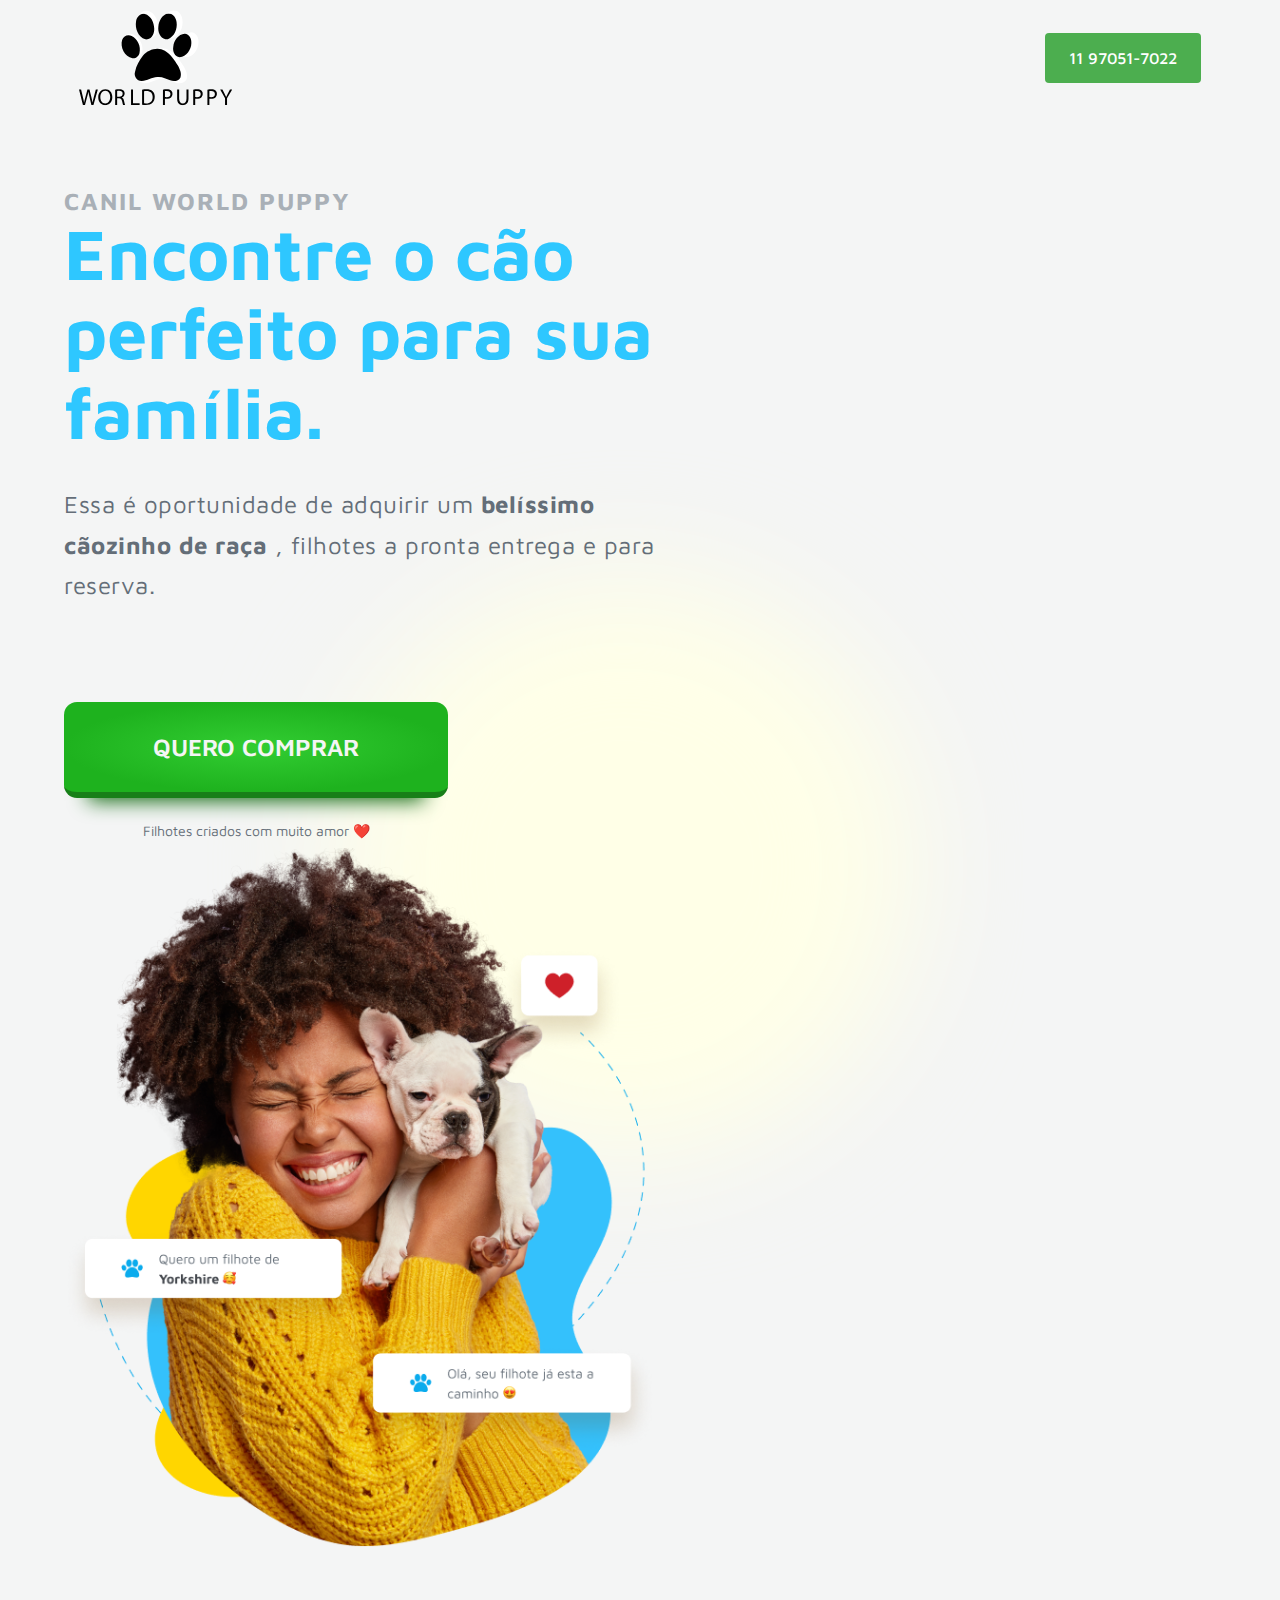
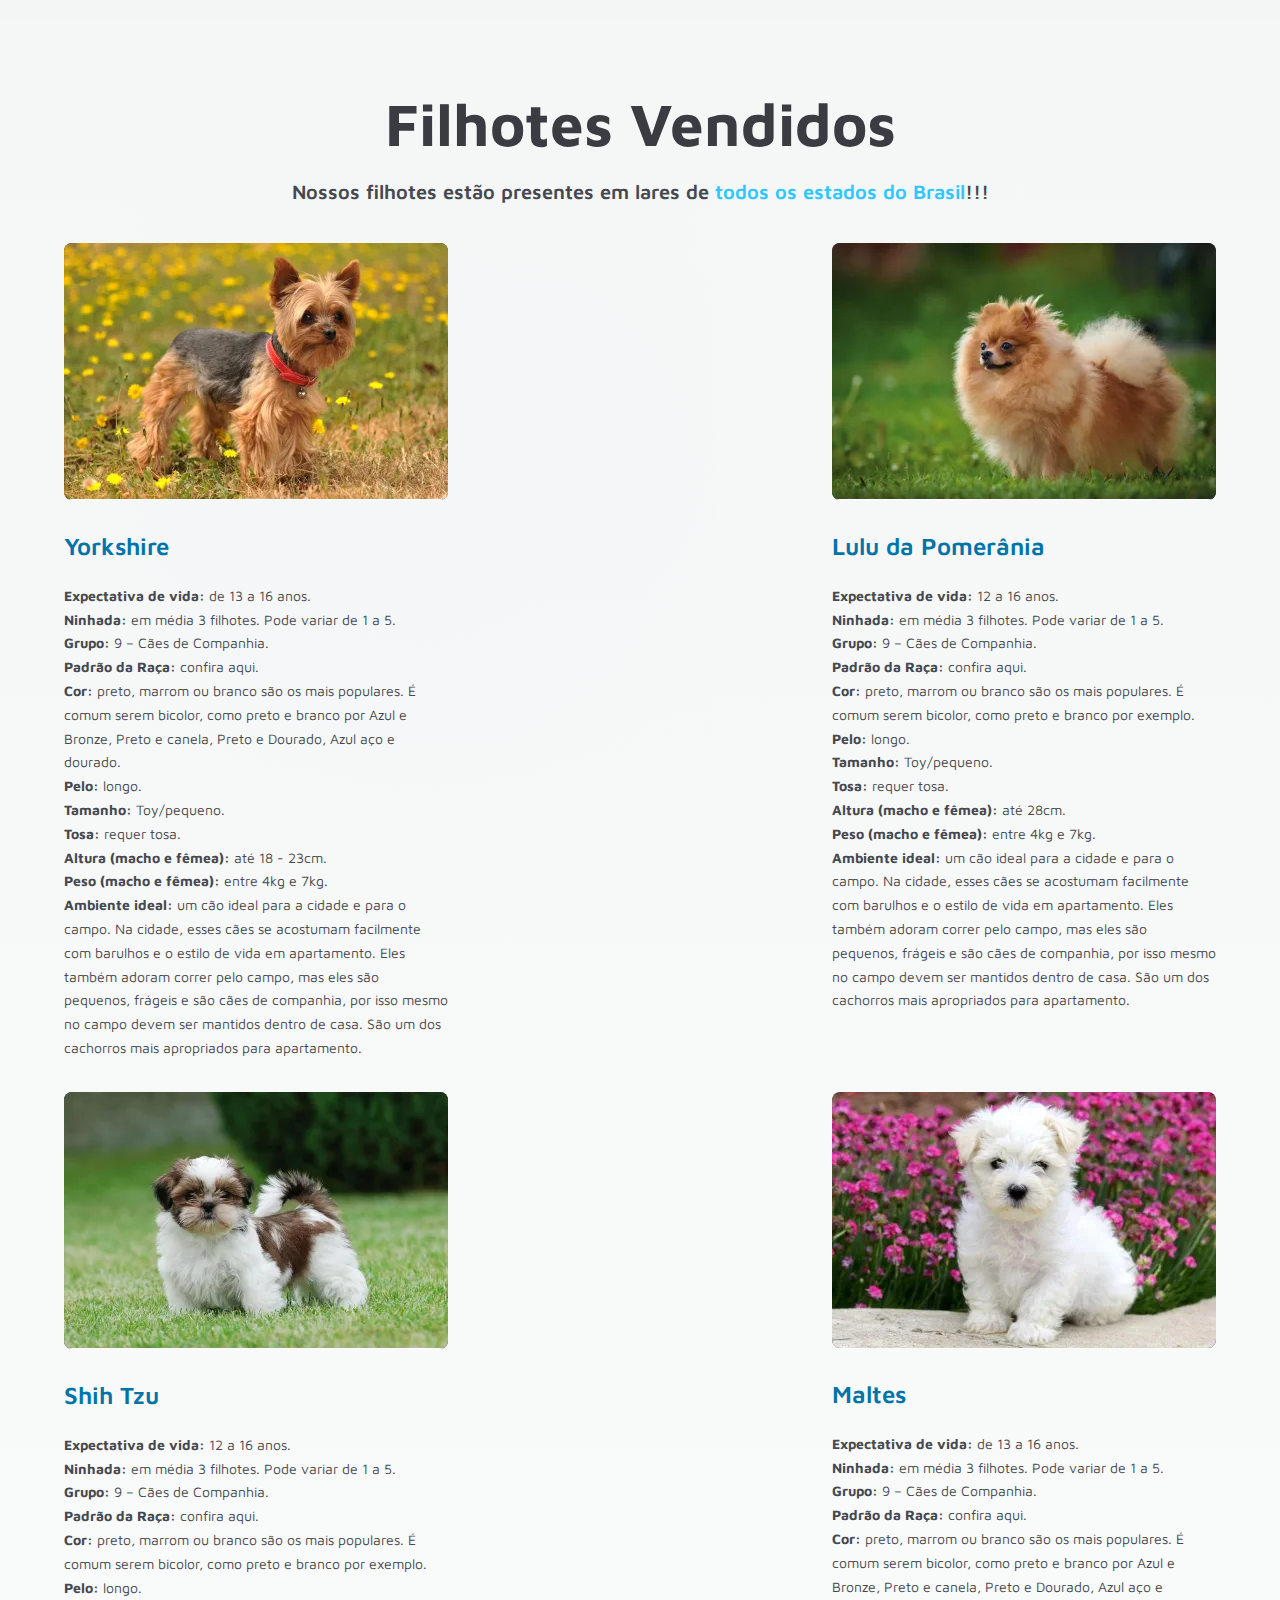
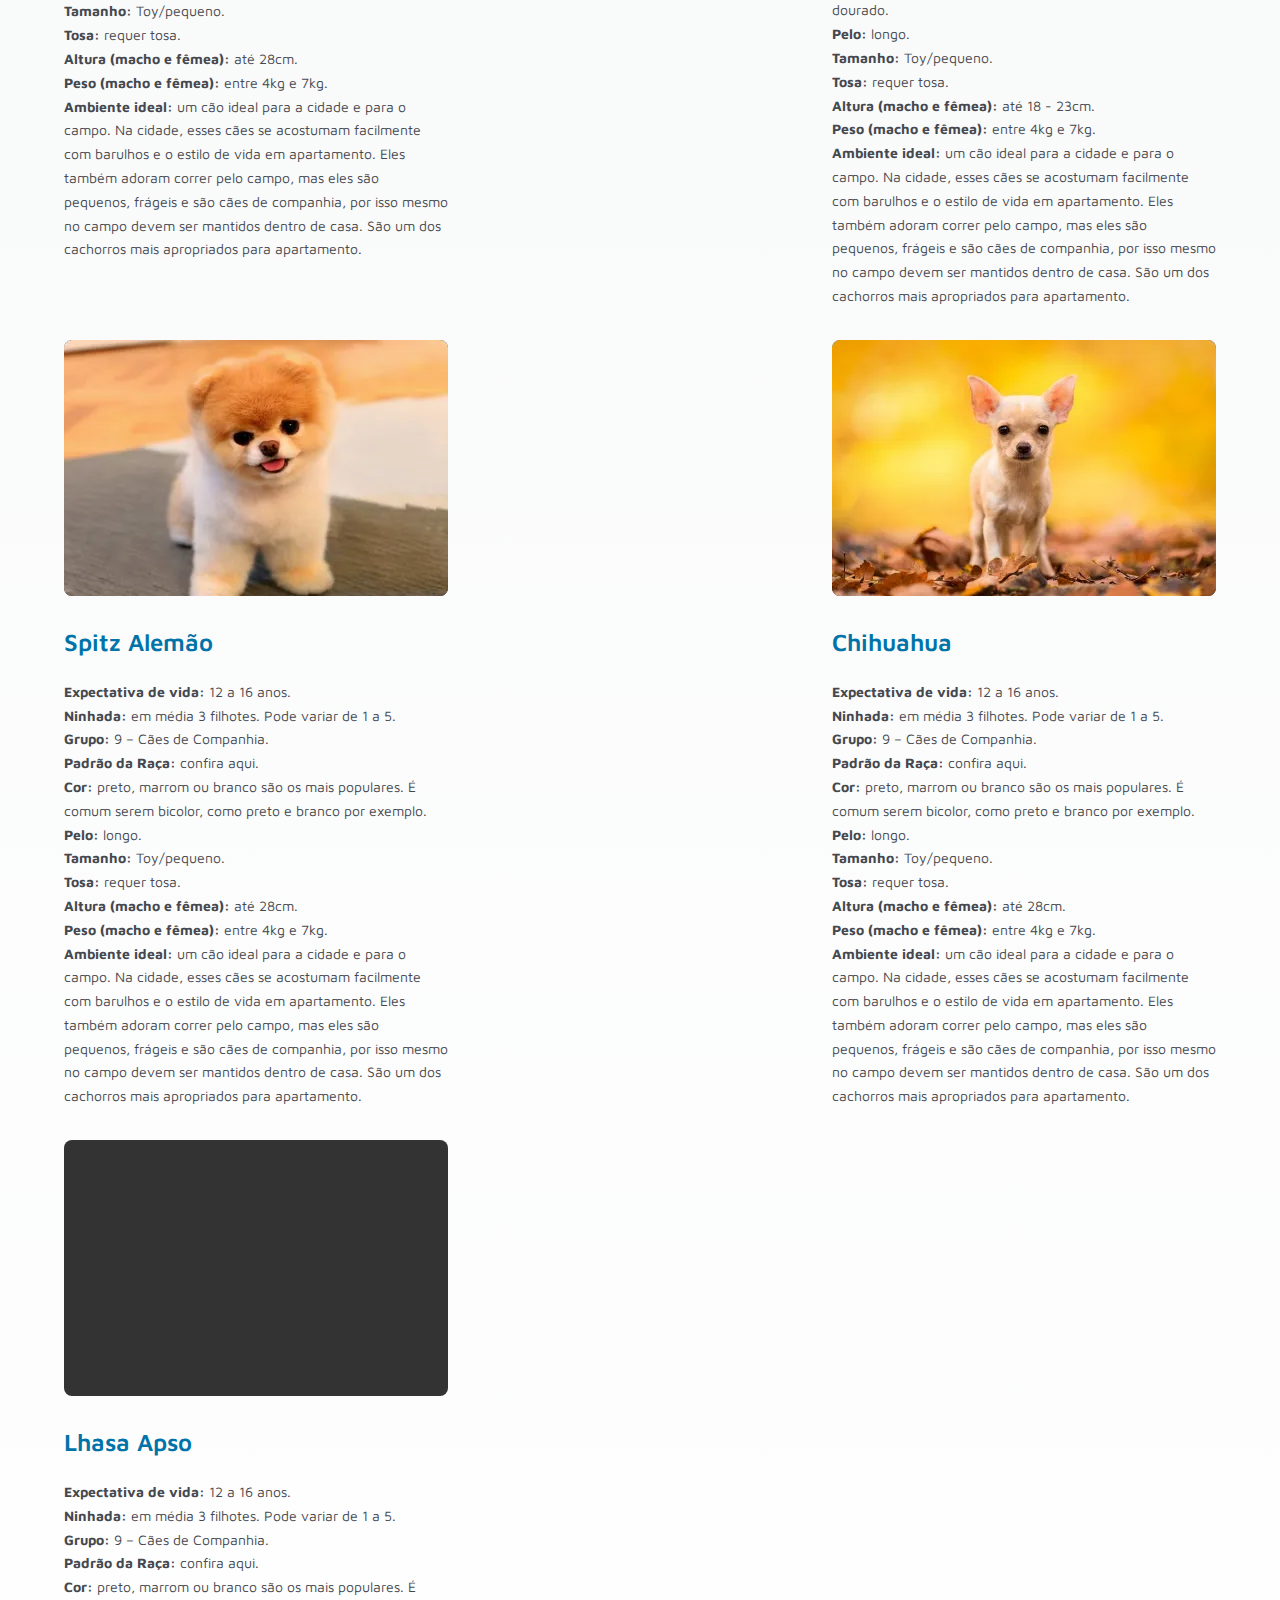
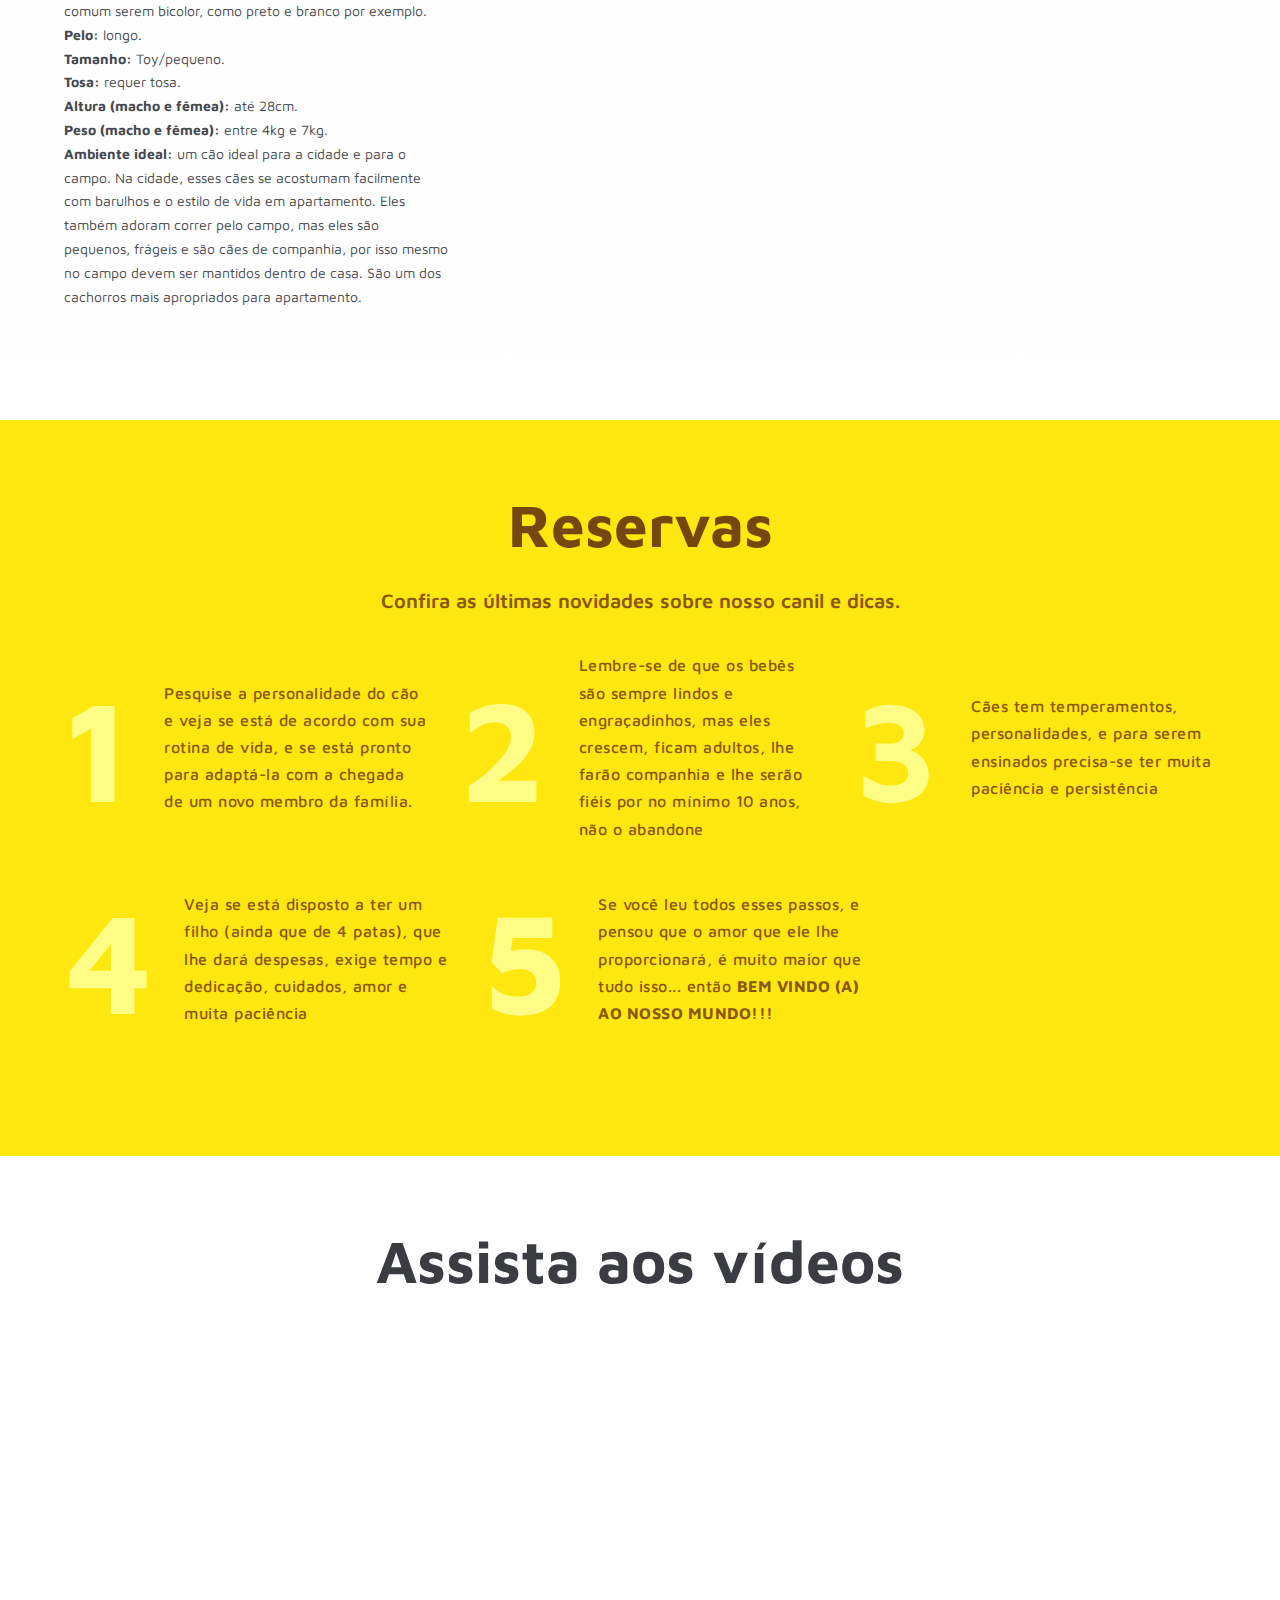
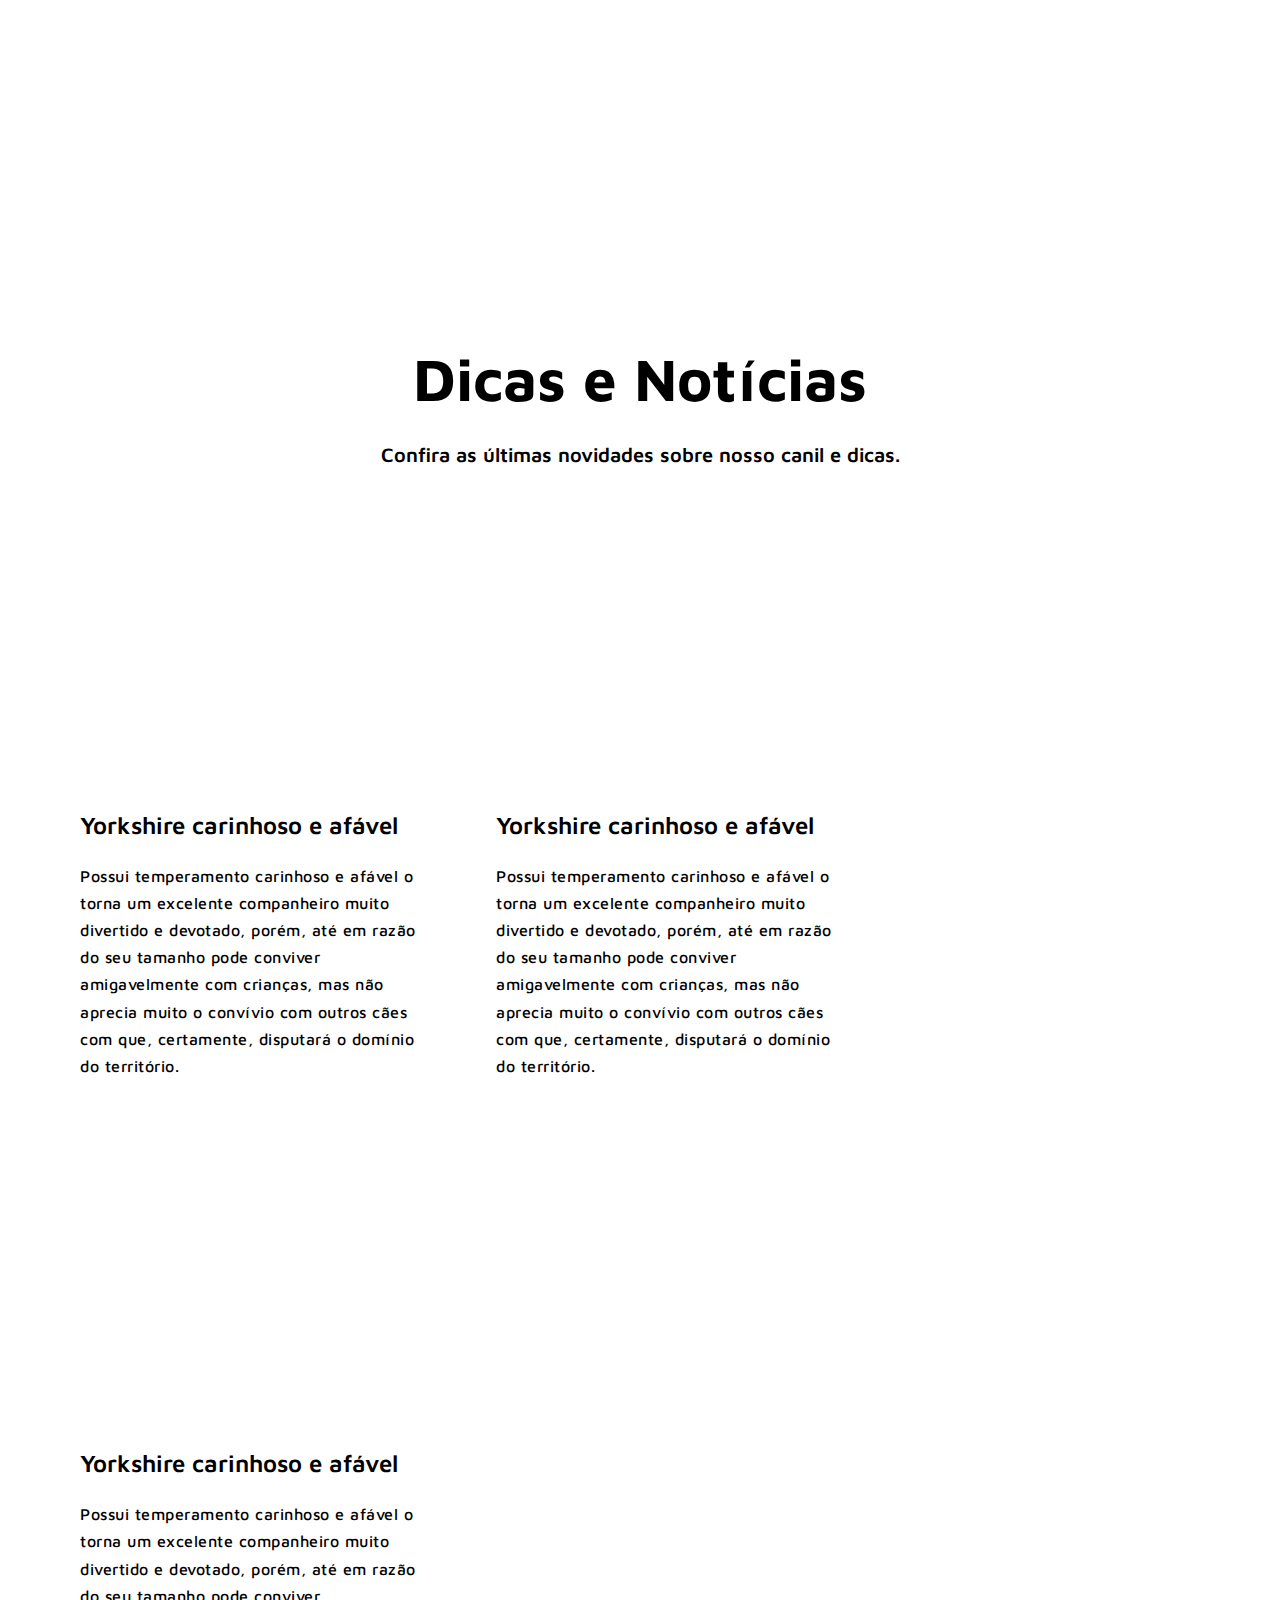
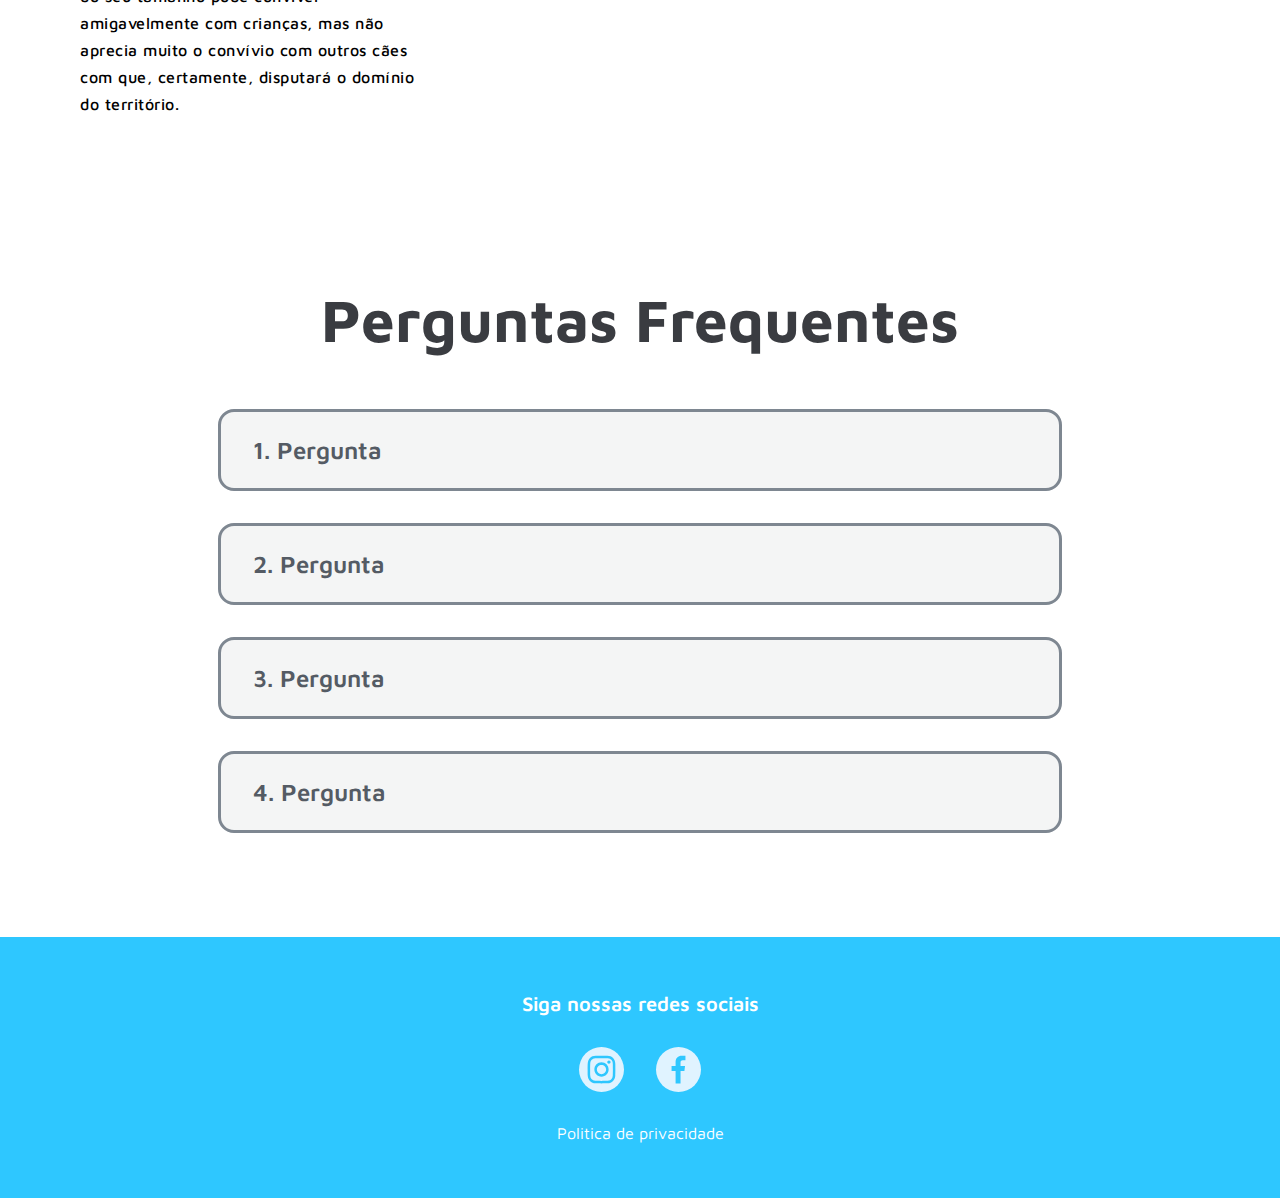
==== commit 0eaf5c3d: "meta" ====
--- a/index.html
+++ b/index.html
@@ -8,7 +8,7 @@
     <!-- General Seo -->
     <title>Canil World Puppy</title>
     <meta name="description" content="Seja bem vindo ao nosso site" />
-    <link rel="canonical" href="https://worldpuppy.com.br" />
+    <link rel="canonical" href="https://www.worldpuppy.com.br" />
     <meta name="author" content="Rodolfo Almeida" />
     <link rel="author" href="https://rodolfocoprodutor.com.br" />
     <meta name="robots" content="index, follow" />
@@ -17,16 +17,16 @@
     <!-- Google+ / Schema.org -->
     <meta itemprop="name" content="World Puppy" />
     <meta itemprop="description" content="Seja bem vindo ao nosso site" />
-    <meta itemprop="image" content="thumbnails.webp" />
-    <link rel="publisher" href="https://plus.google.com/+lesmains" />
+    <meta itemprop="image" content="share.jpg" />
+    <link rel="publisher" href="https://plus.google.com/+wordpuppy" />
 
     <!-- Open Graph / Facebook & Whatsapp & Instagram -->
     <meta property="og:type" content="website" />
     <meta property="og:title" content="World Puppy" />
     <meta property="og:description" content="Seja bem vindo ao nosso site" />
-    <meta property="og:url" content="https://worldpuppy.com.br" />
+    <meta property="og:url" content="https://www.worldpuppy.com.br" />
     <meta property="og:site_name" content="parceiros" />
-    <meta property="og:image" content="thumbnails.webp" />
+    <meta property="og:image" content="share.jpg" />
     <meta property="og:locale" content="pt_BR" />
     <meta property="og:image:type" content="image/webp" />
 
@@ -36,9 +36,9 @@
     <!-- Twitter -->
     <meta name="twitter:title" content="World Puppy" />
     <meta name="twitter:description" content="Seja bem vindo ao nosso site" />
-    <meta name="twitter:url" content="https://worldpuppy.com.br" />
+    <meta name="twitter:url" content="https://www.worldpuppy.com.br" />
     <meta name="twitter:card" content="summary_large_image" />
-    <meta name="twitter:image" content="thumbnails.webp" />
+    <meta name="twitter:image" content="share.webp" />
     <meta name="twitter:creator" content="@author" />
 
     <!-- Pinterest -->
@@ -330,7 +330,7 @@
             <article class="s-sale__cards__card">
               <img
                 src="assets/img/lhasaapso.webp"
-                alt="Shih tzu"
+                alt="Lhas Apso"
                 class="s-sale__cards__card__image"
                 width="384"
                 height="256"
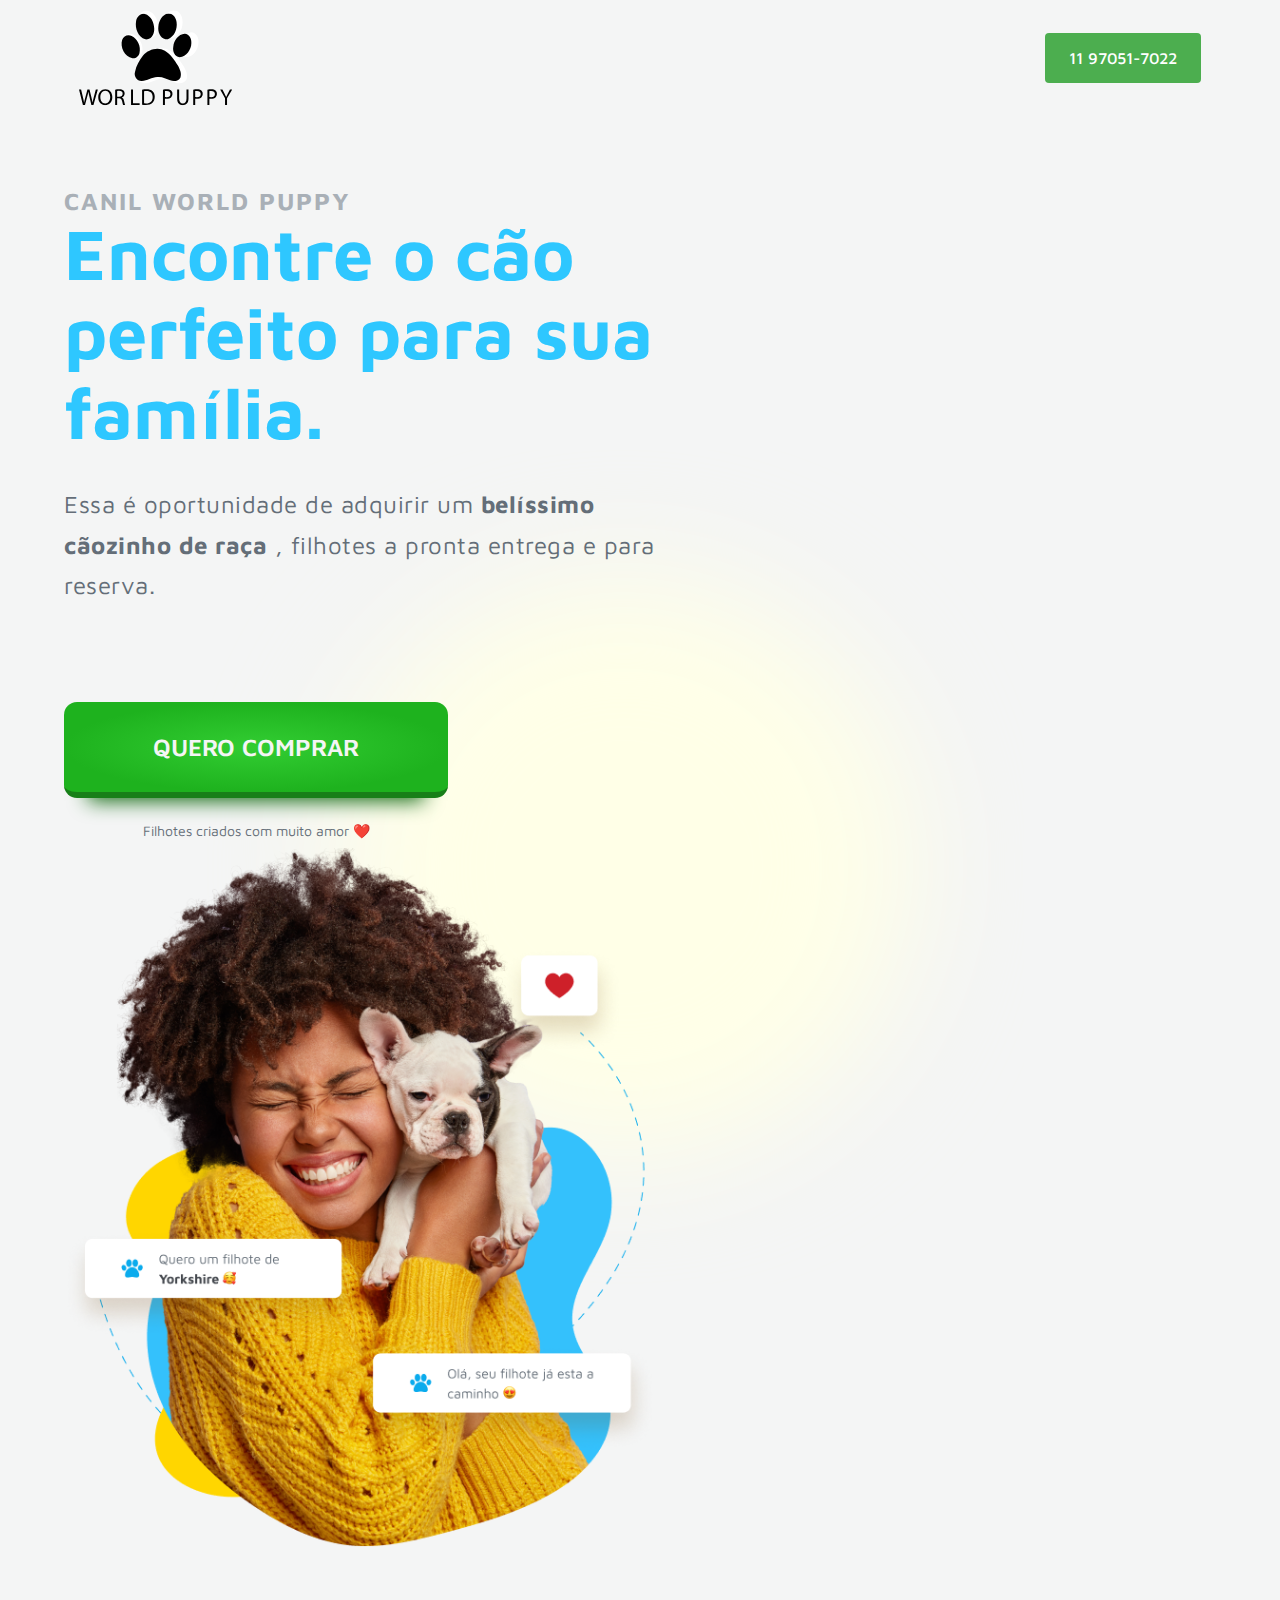
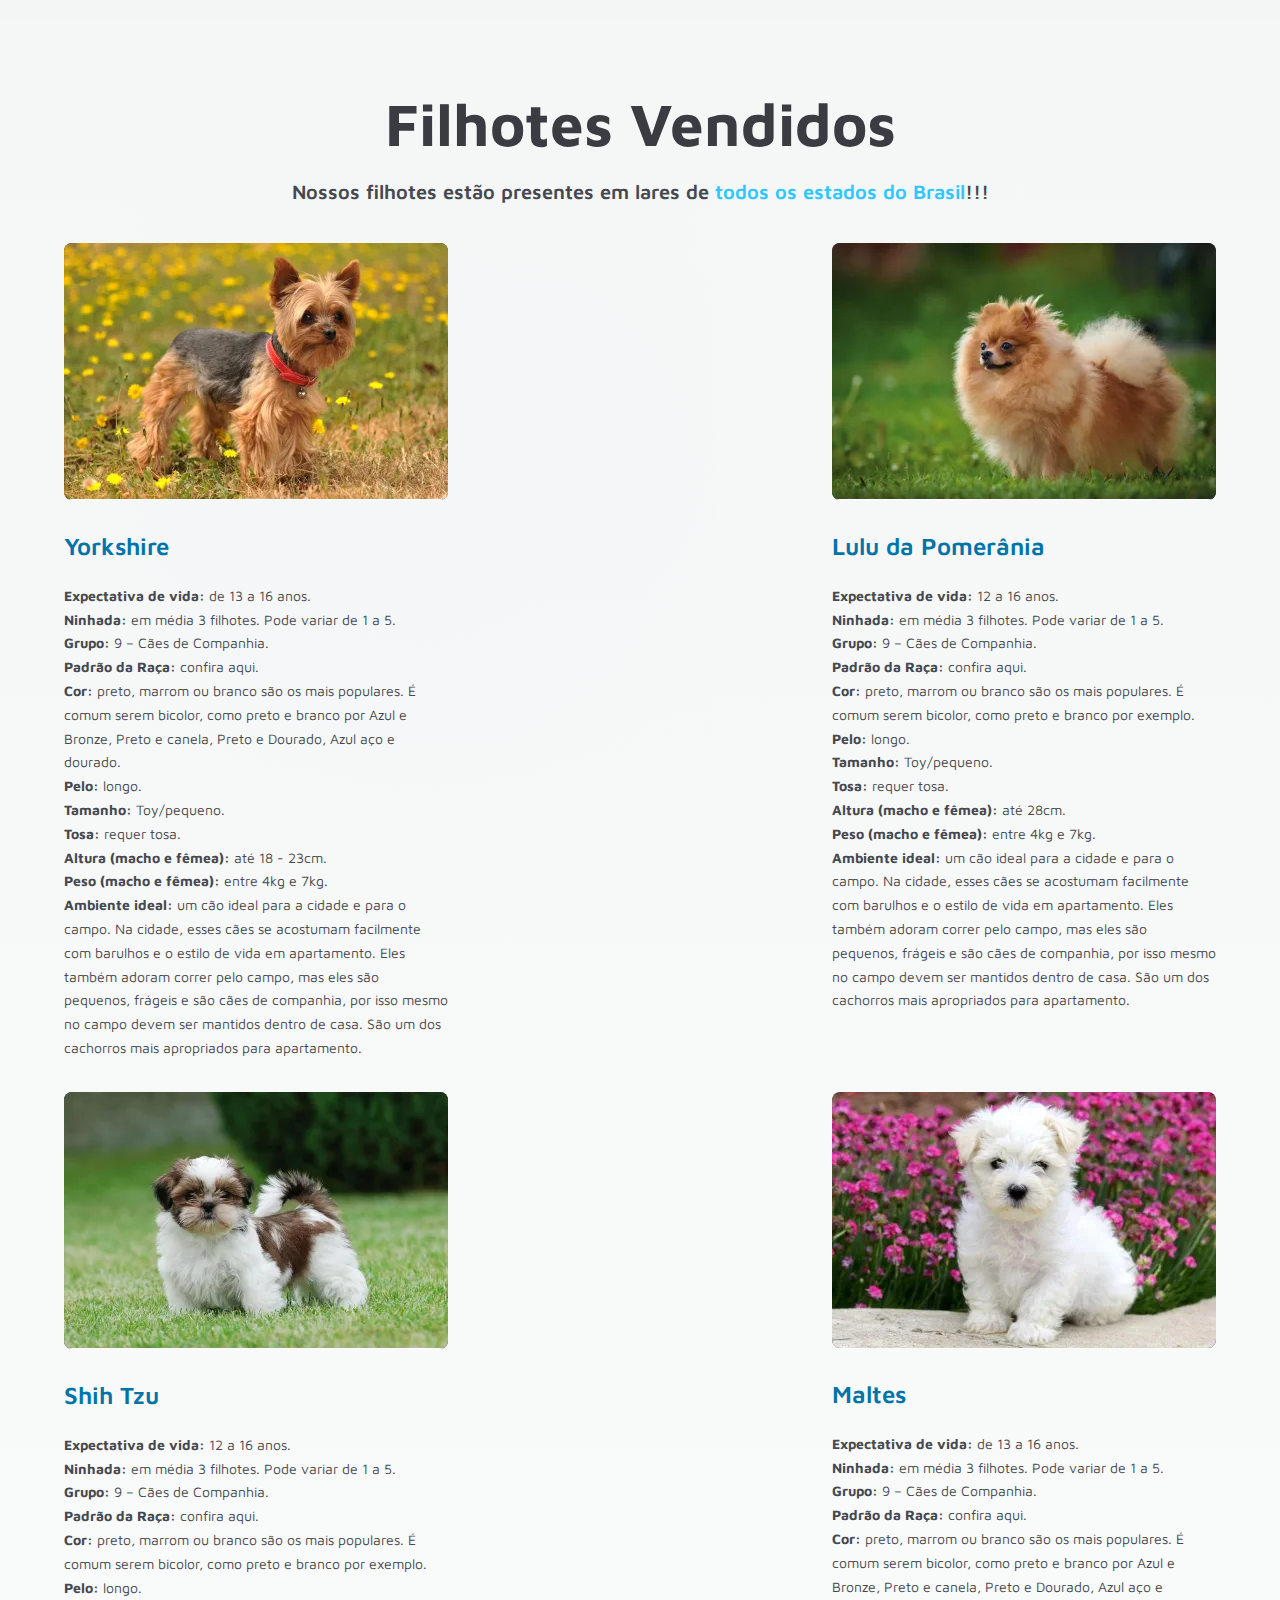
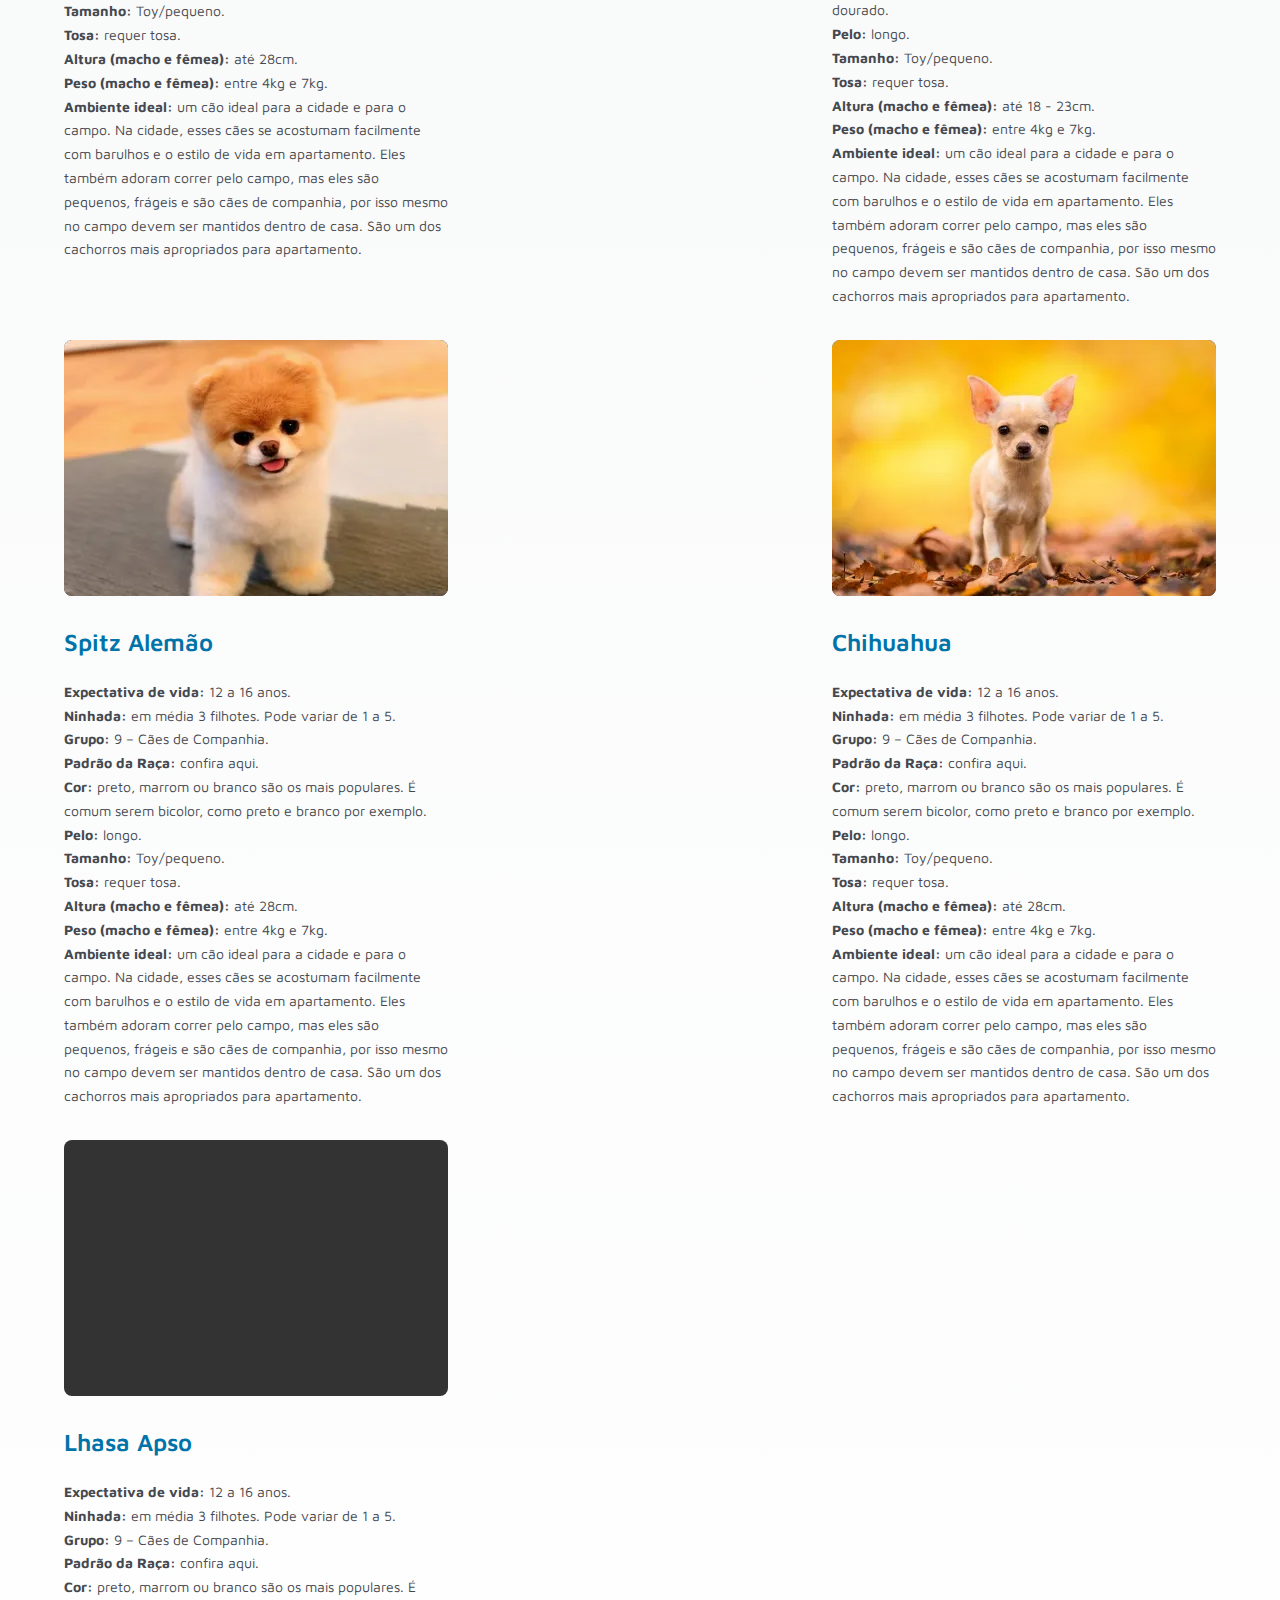
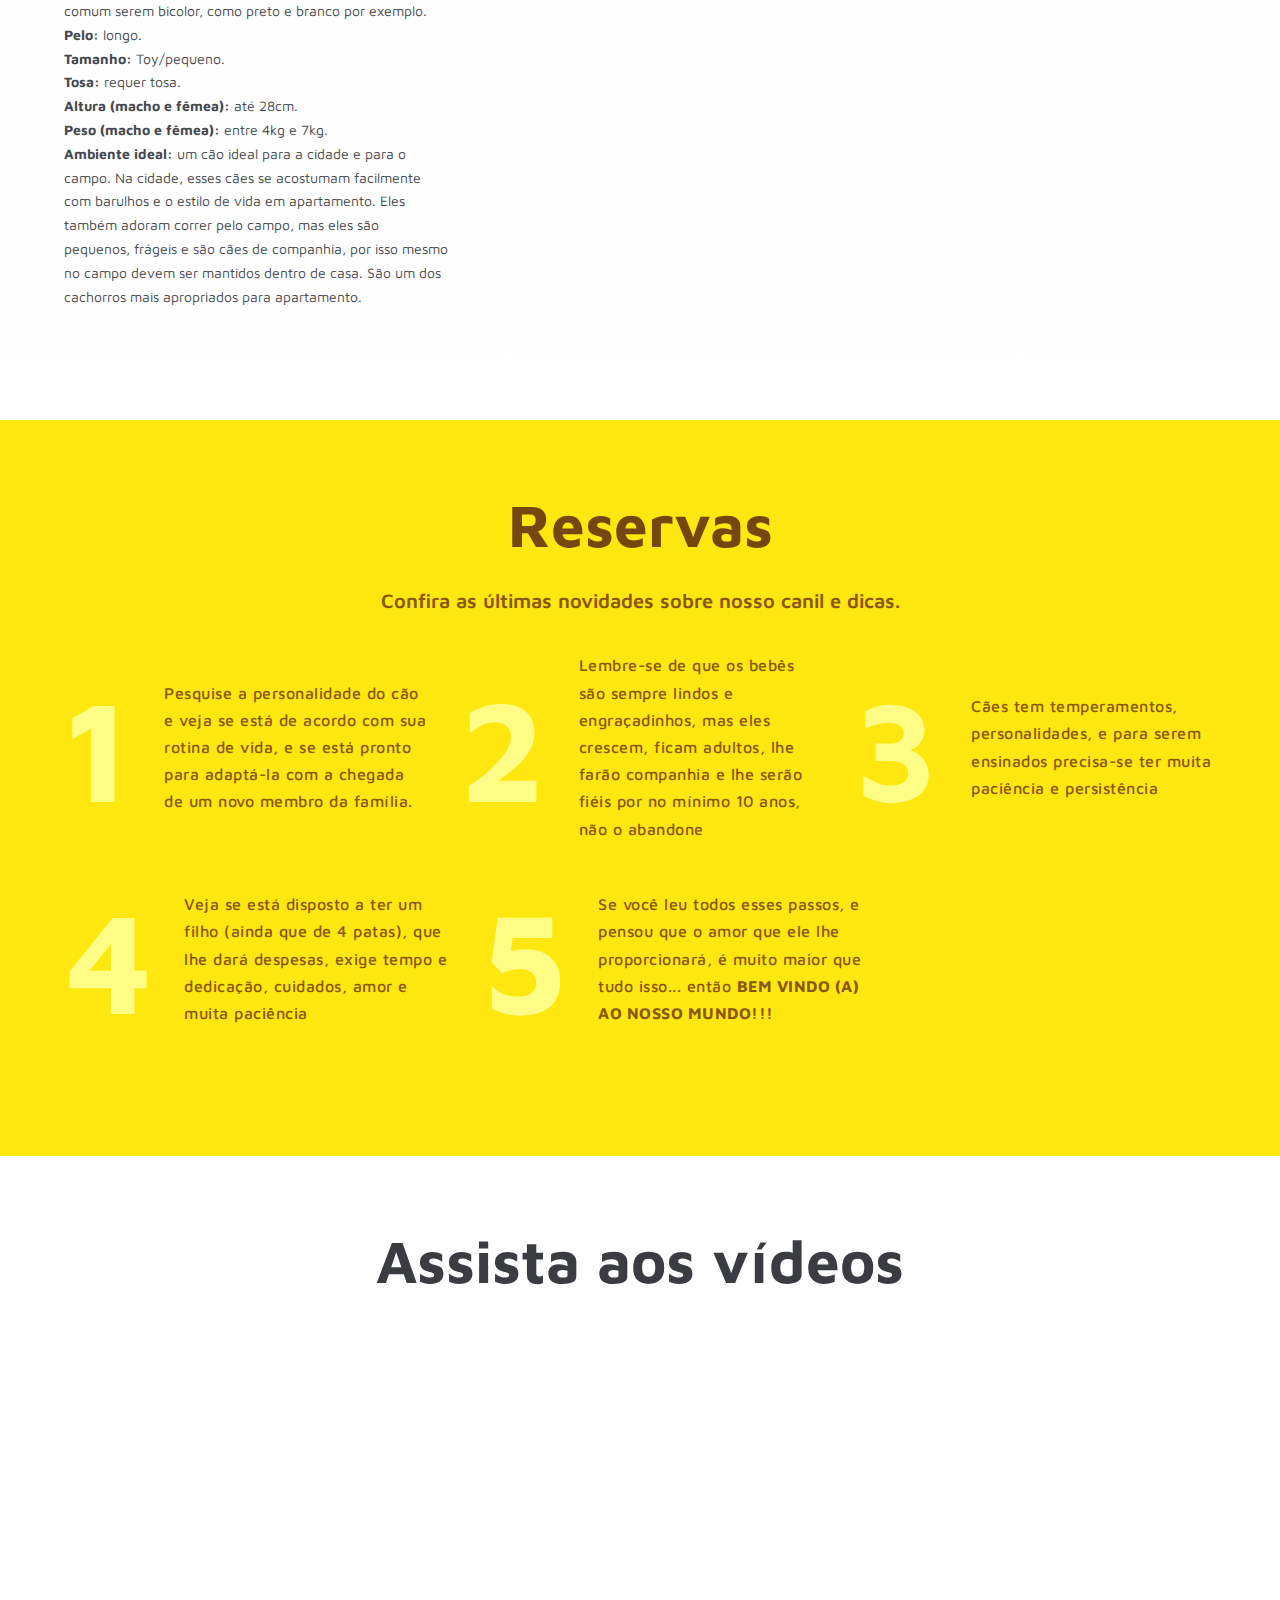
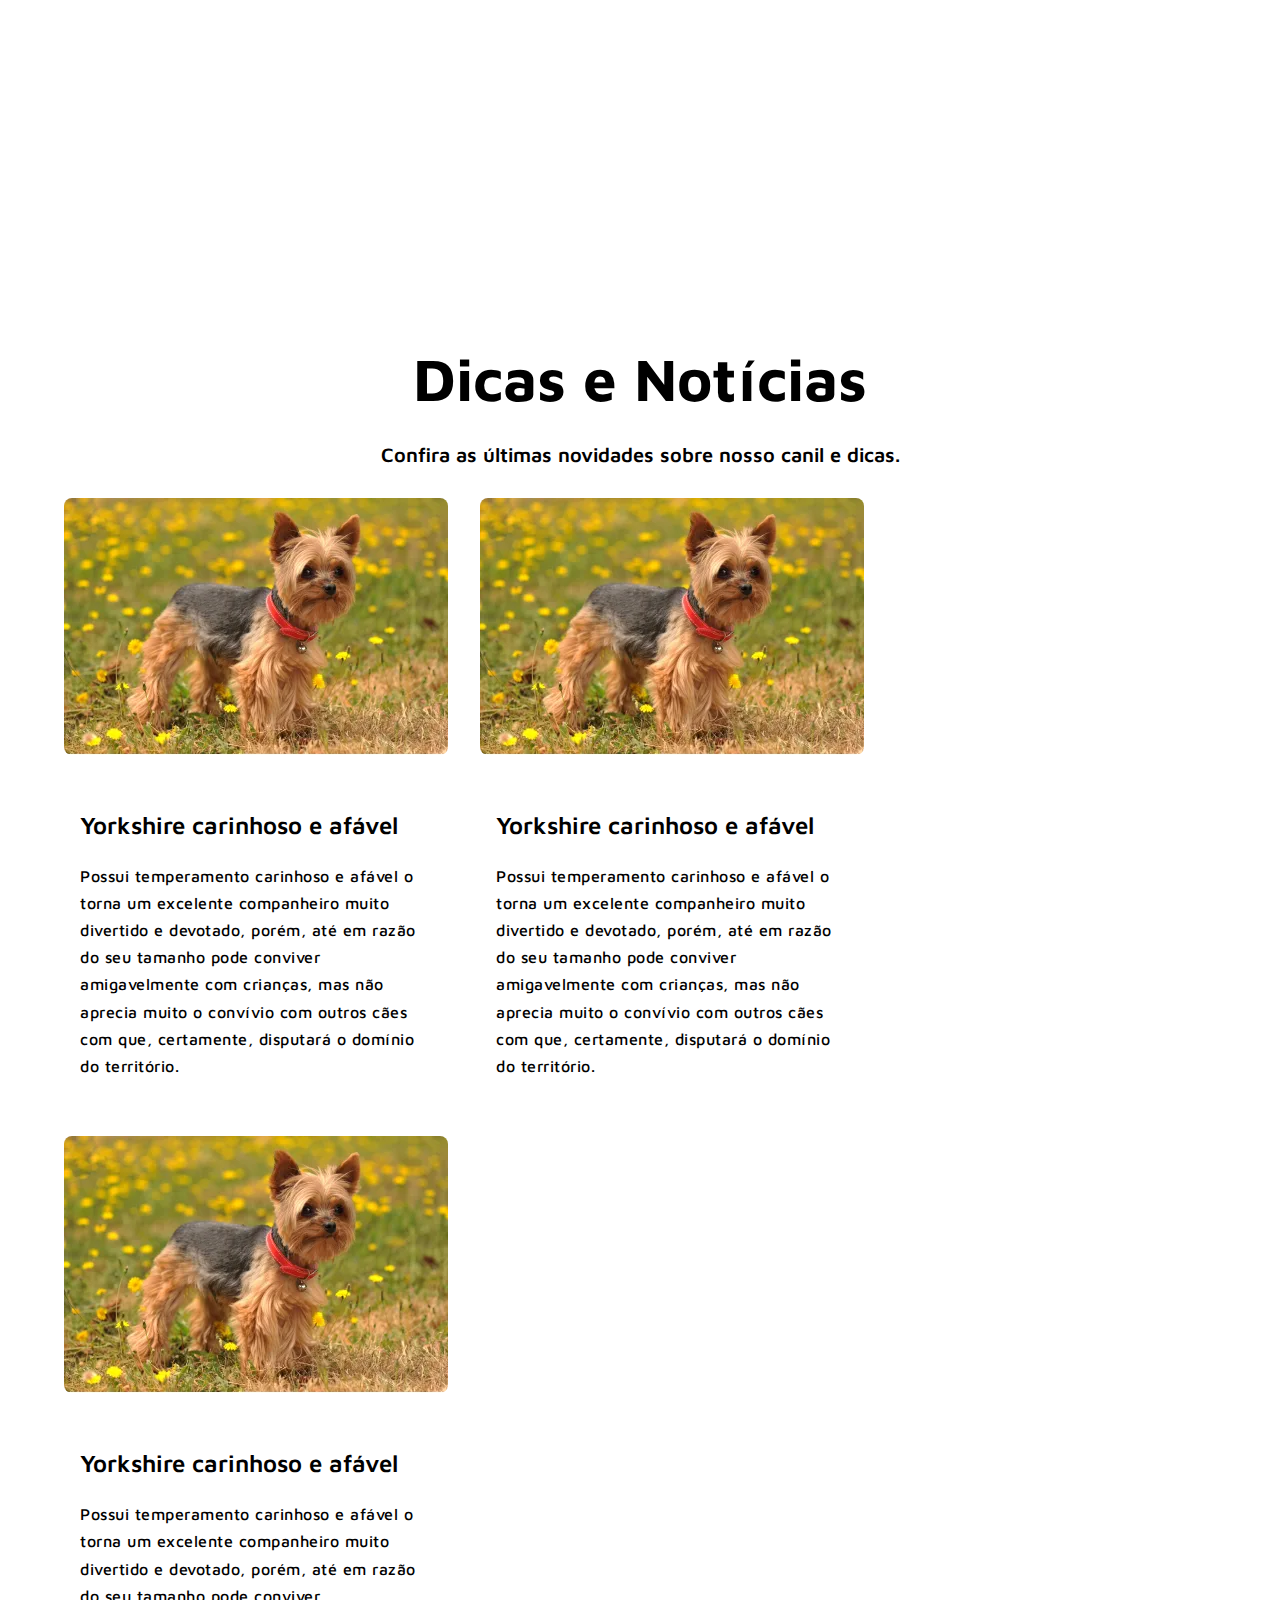
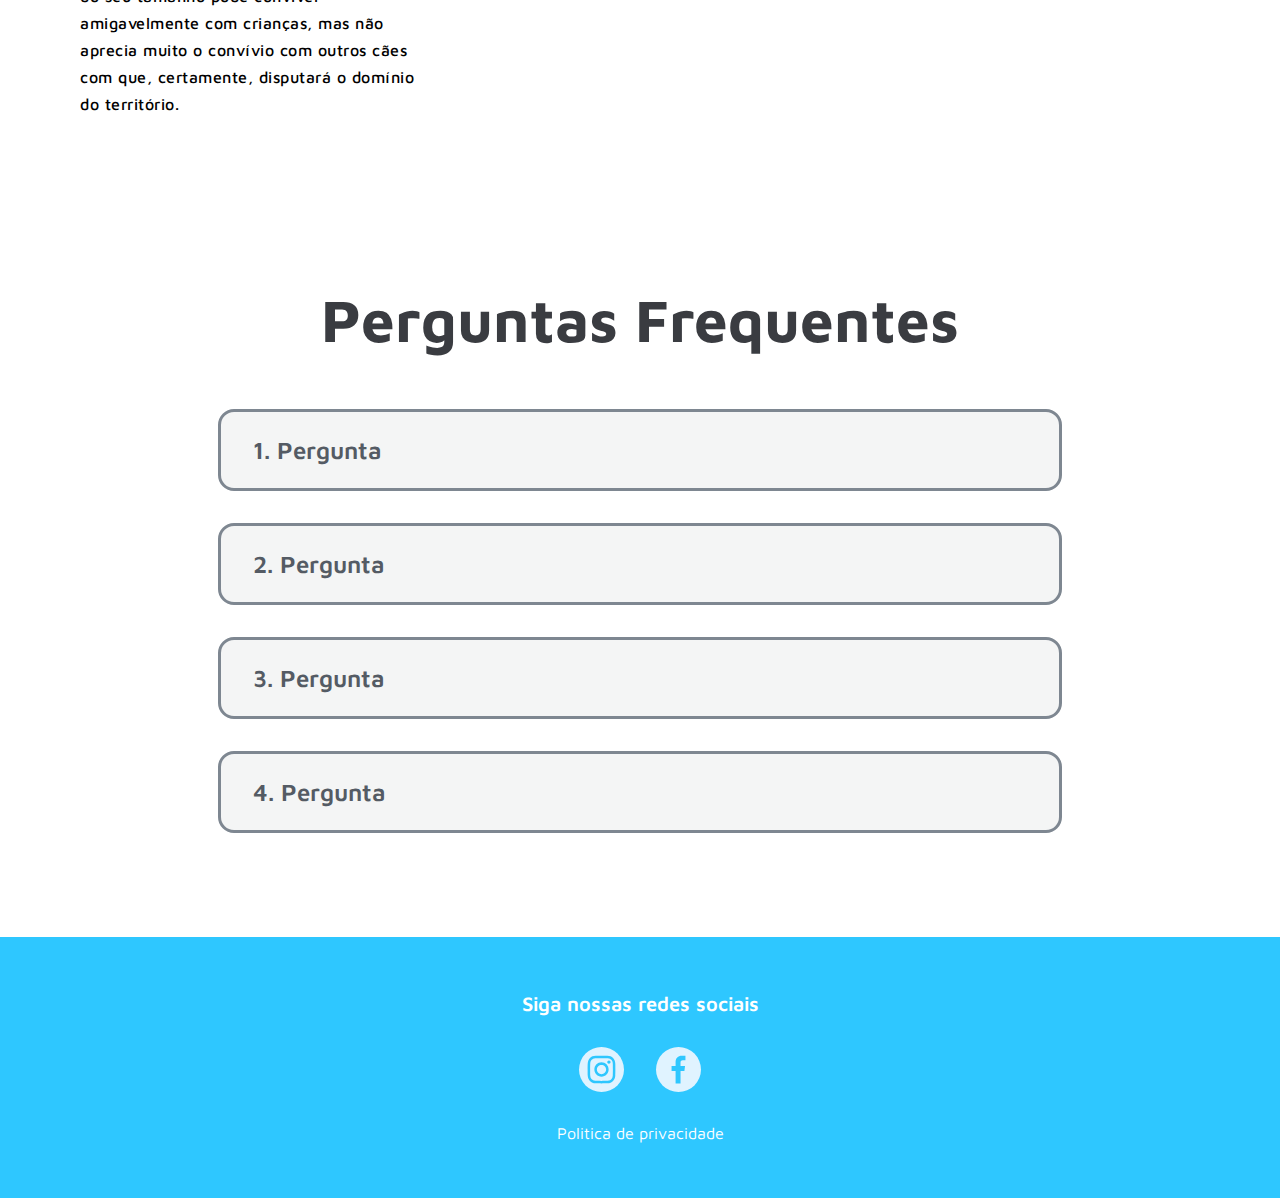
==== commit 04a66d71: "ajuste de imagem" ====
--- a/index.html
+++ b/index.html
@@ -328,14 +328,7 @@
             </article>
 
             <article class="s-sale__cards__card">
-              <img
-                src="assets/img/lhasaapso.webp"
-                alt="Lhas Apso"
-                class="s-sale__cards__card__image"
-                width="384"
-                height="256"
-                loading="lazy"
-              />
+              <img src="assets/img/apso.jpg" alt="Lhas Apso" class="s-sale__cards__card__image" width="384" height="256" loading="lazy" />
               <h4 class="s-sale__cards__card__title">Lhasa Apso</h4>
 
               <ul class="col-1">
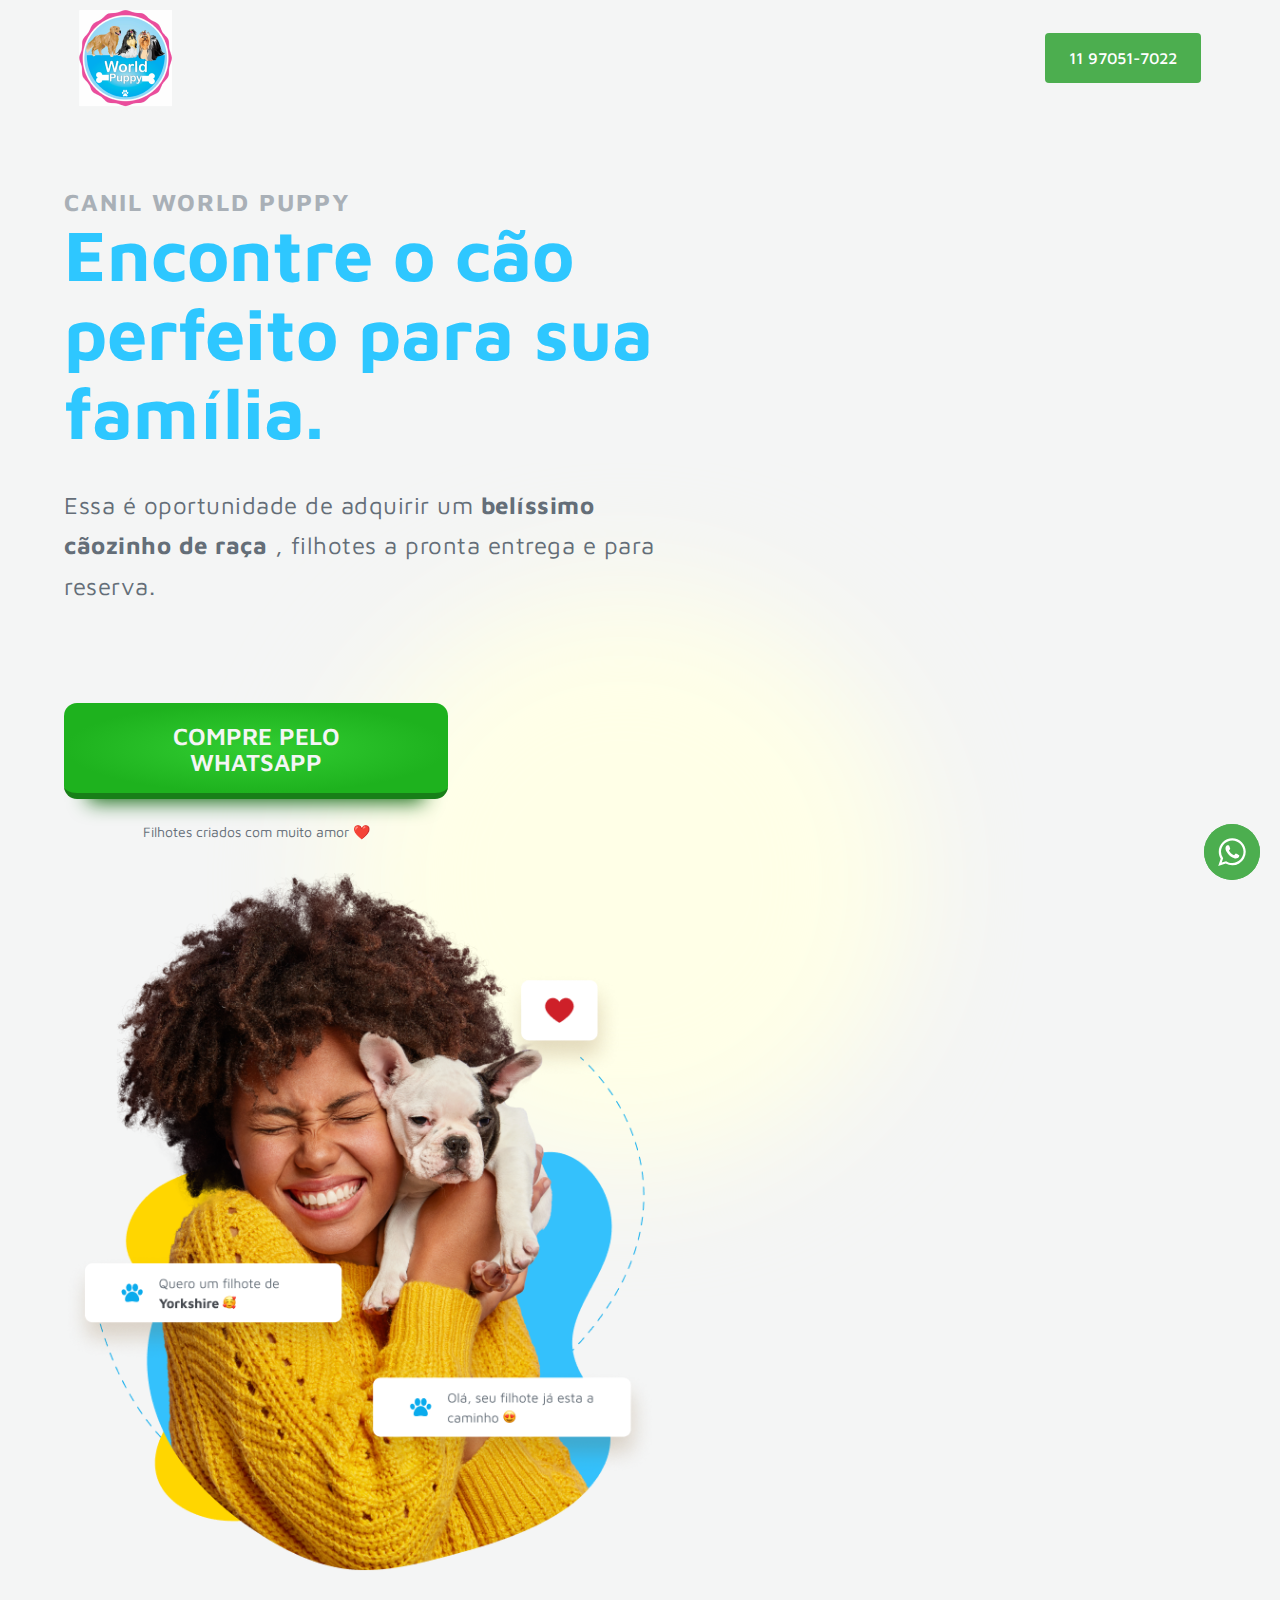
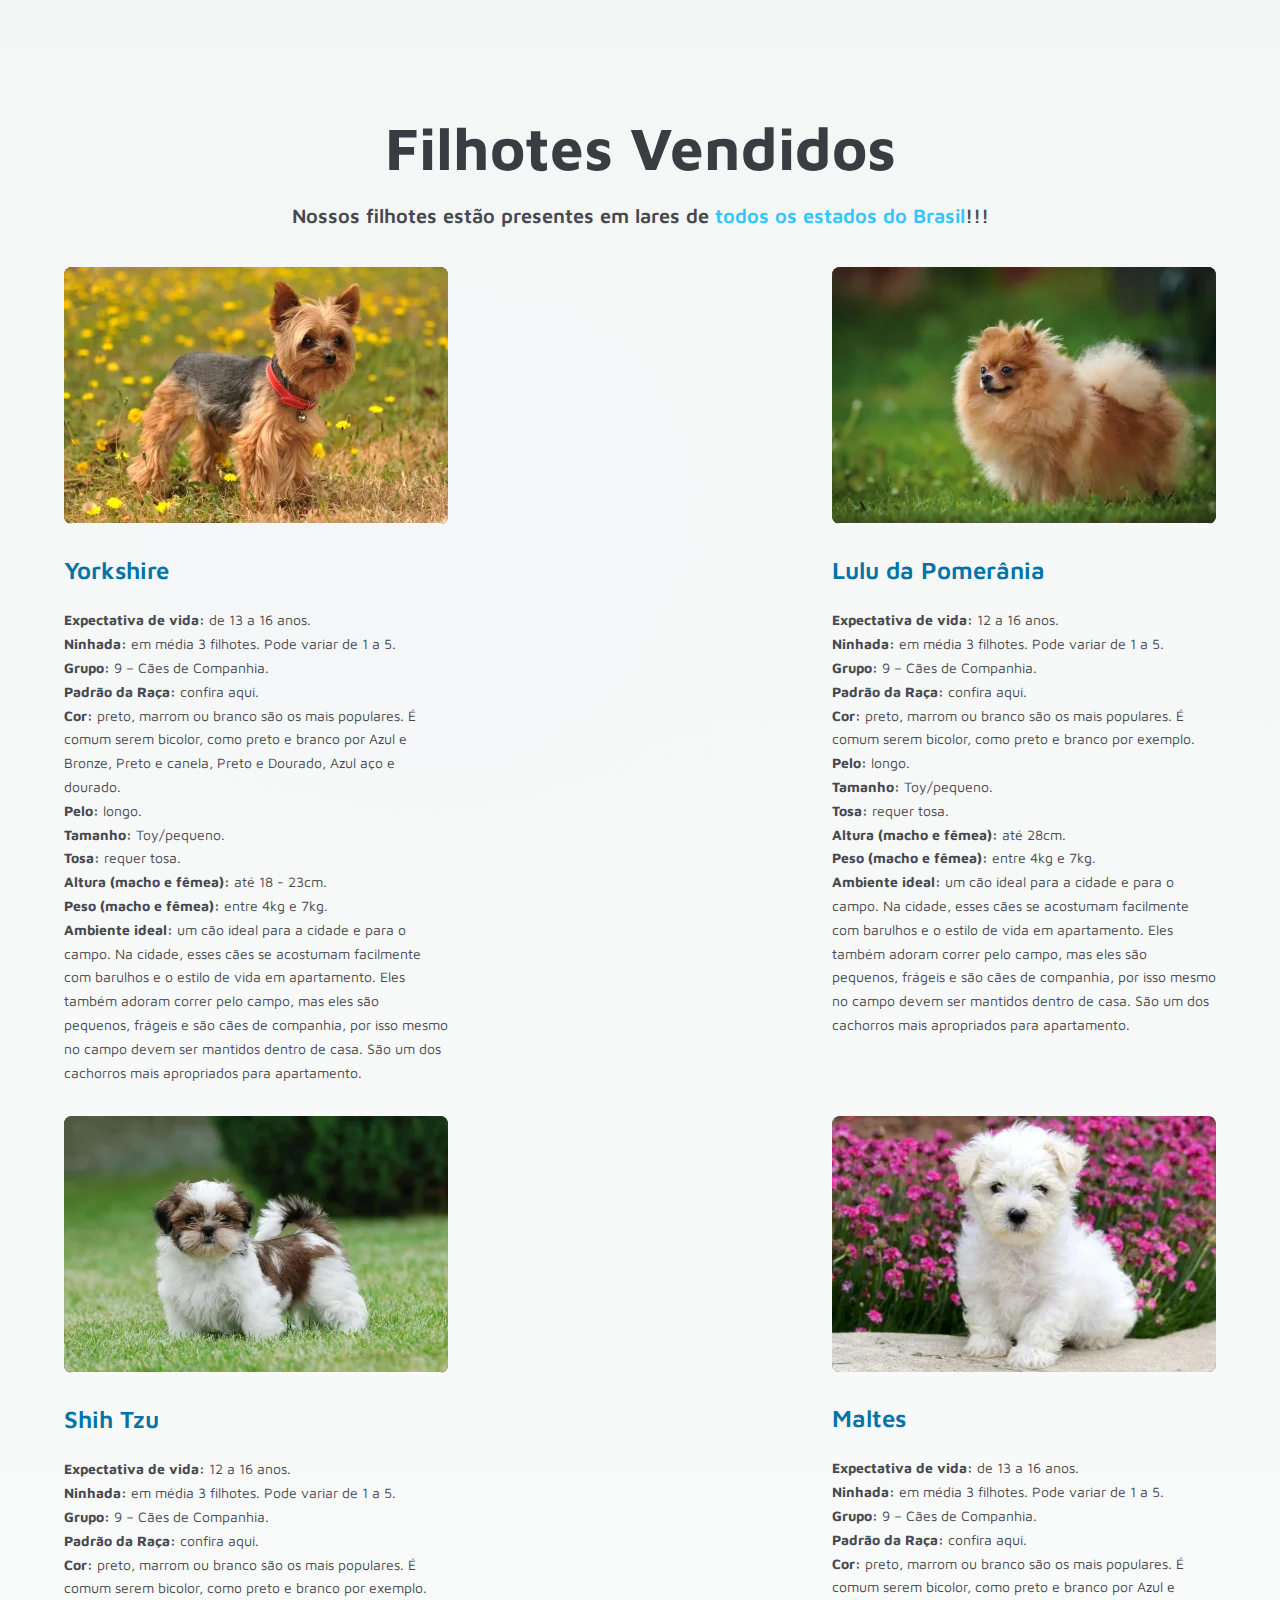
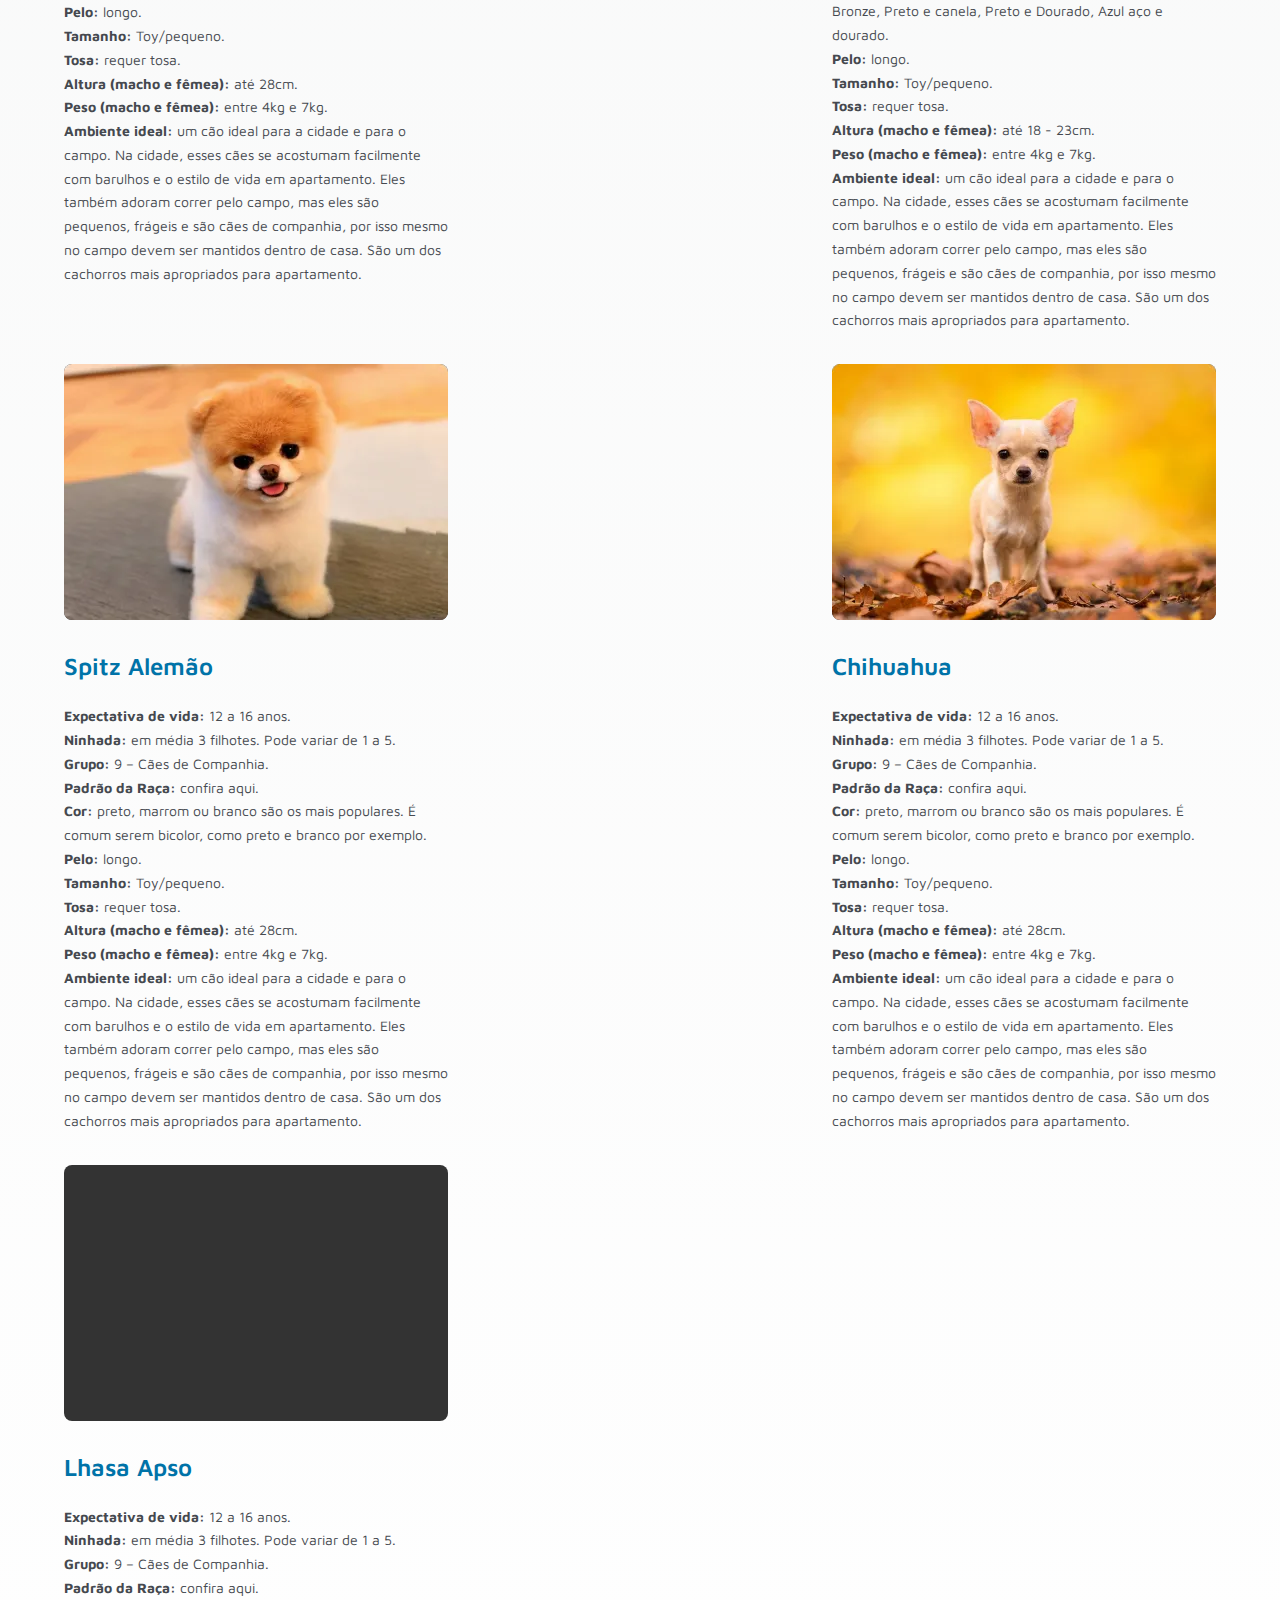
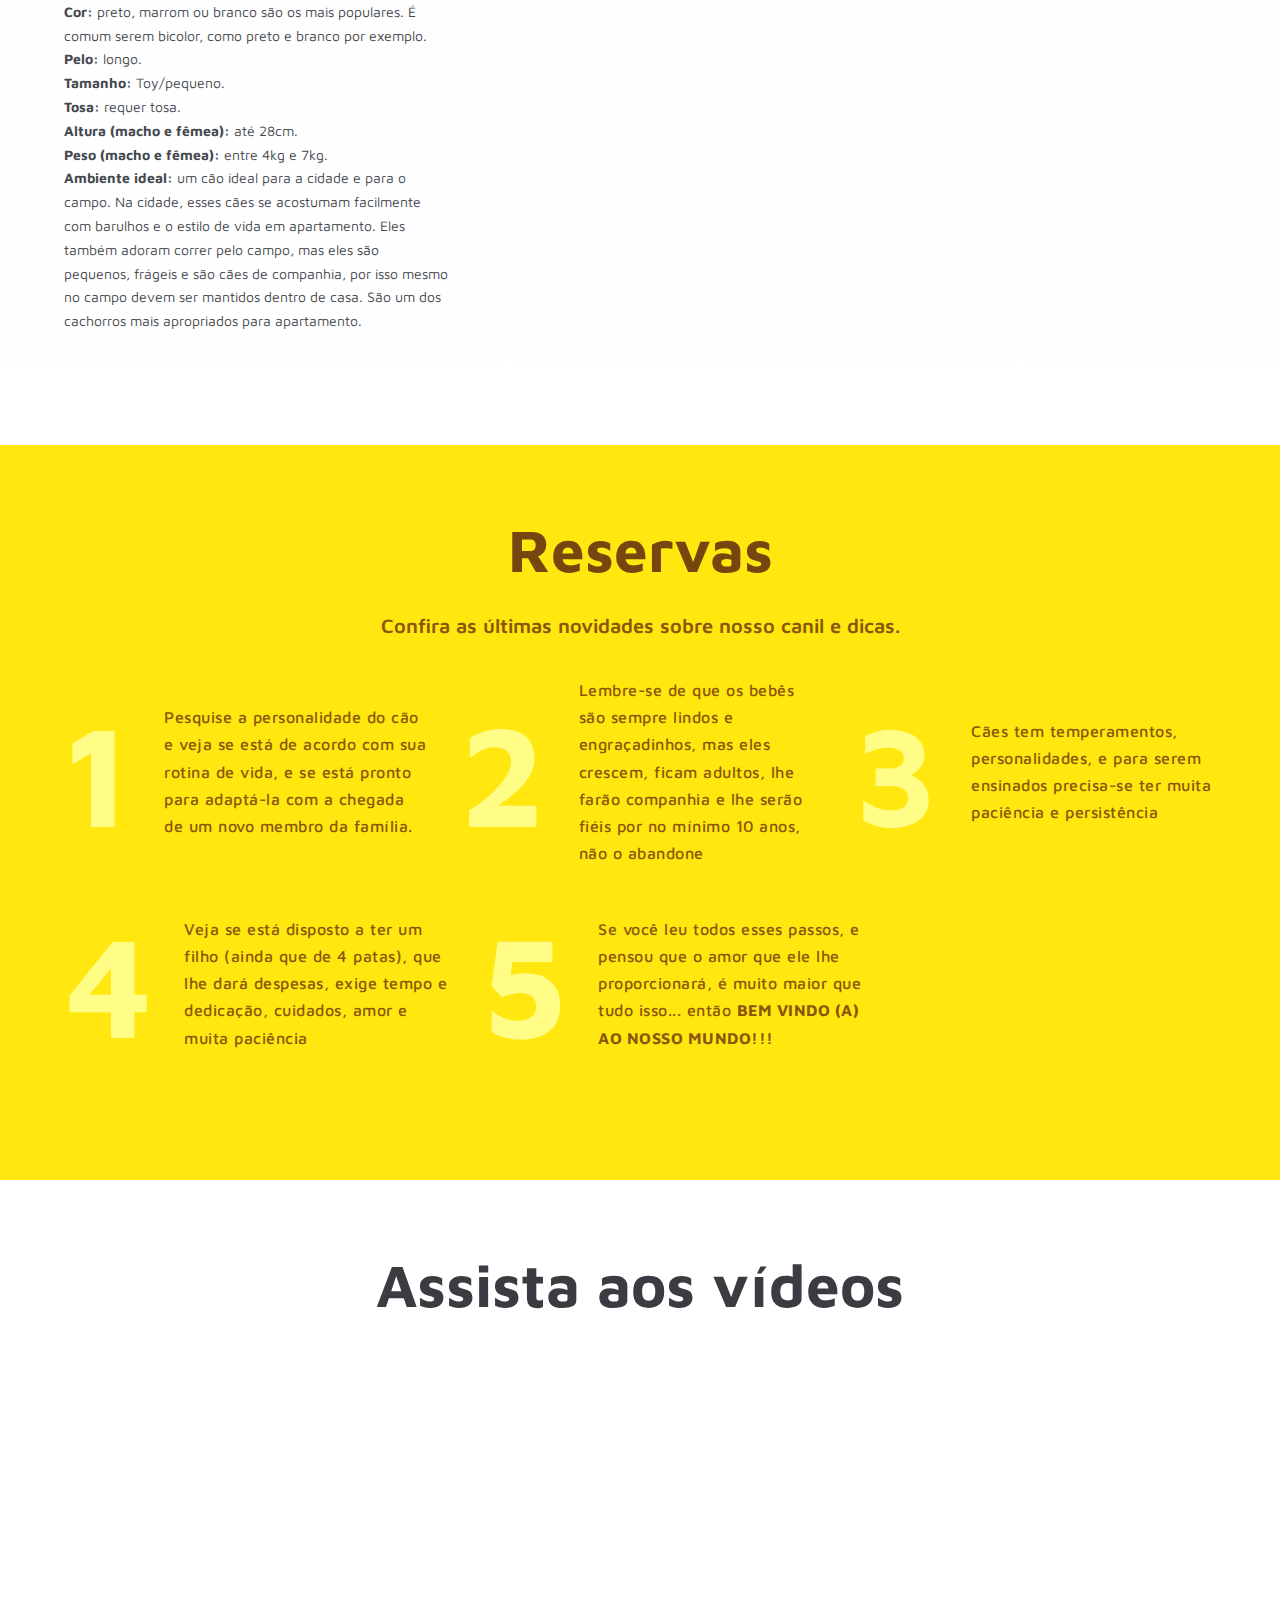
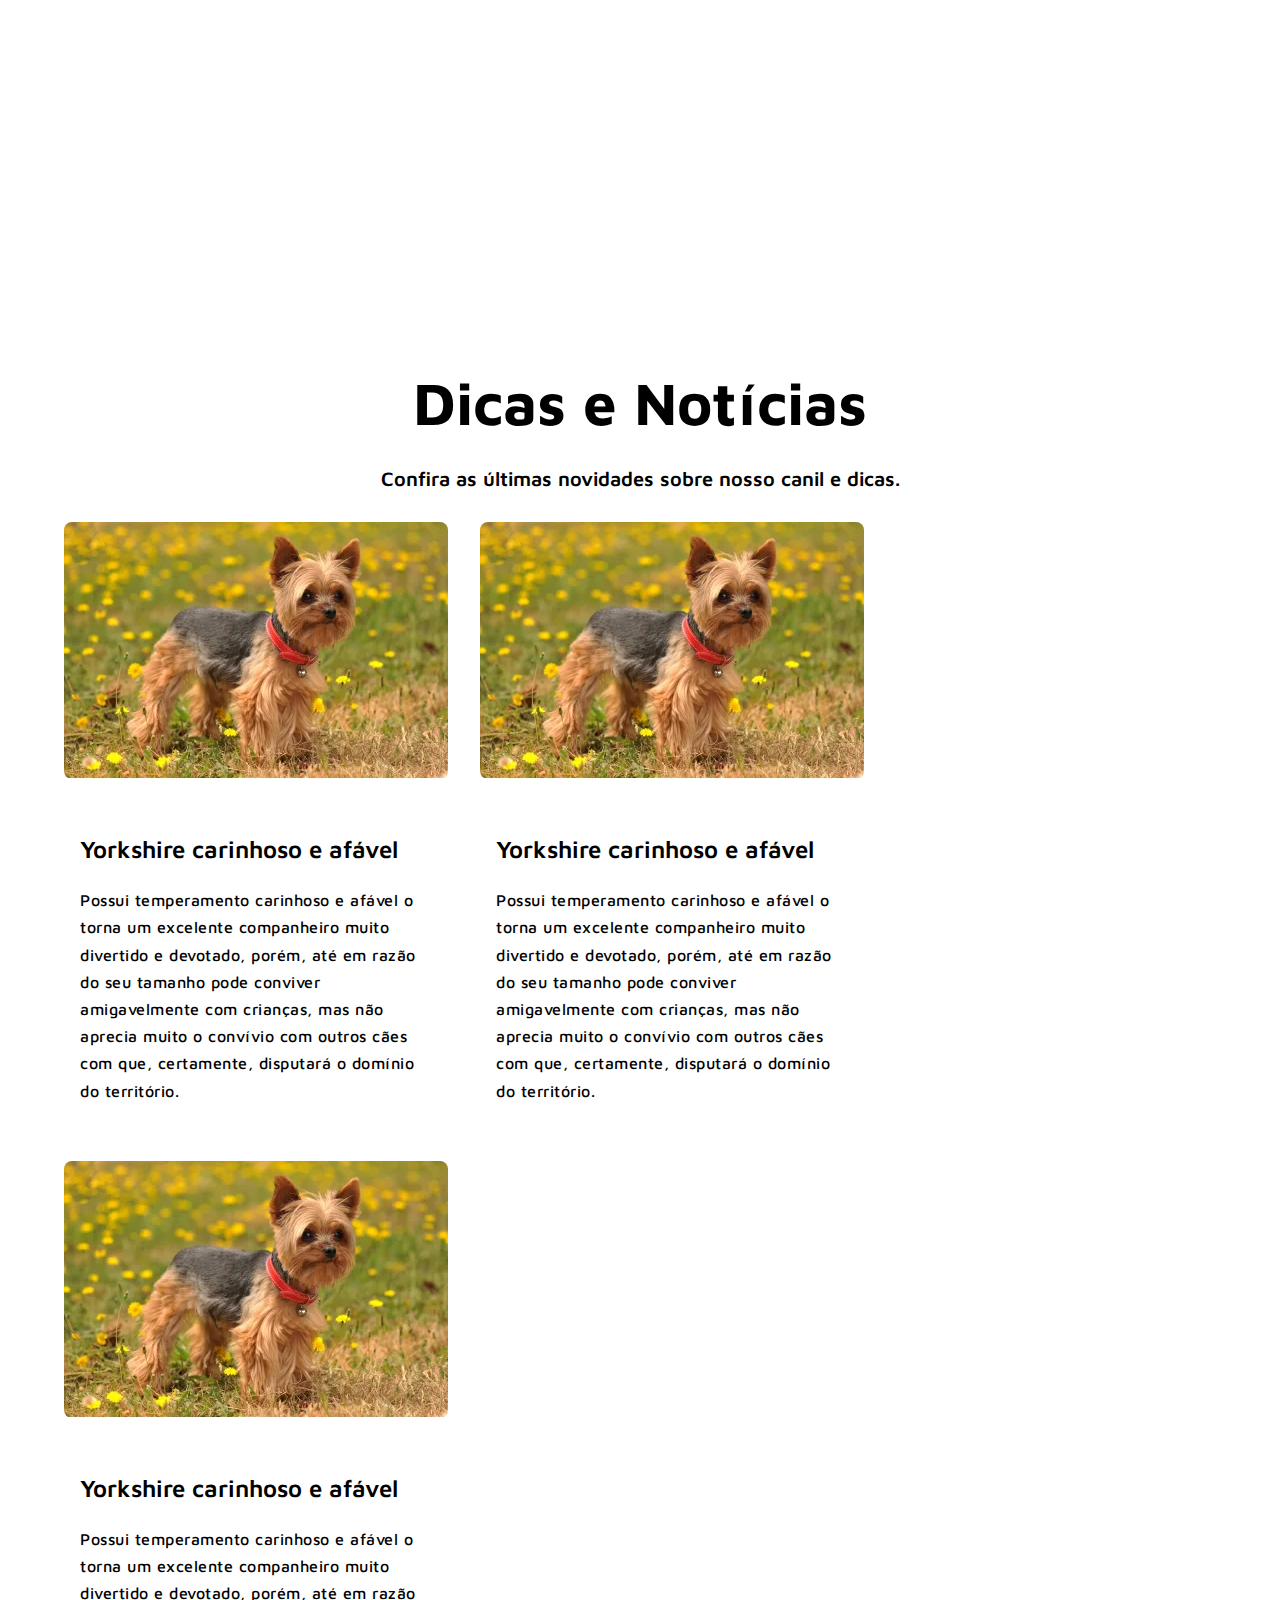
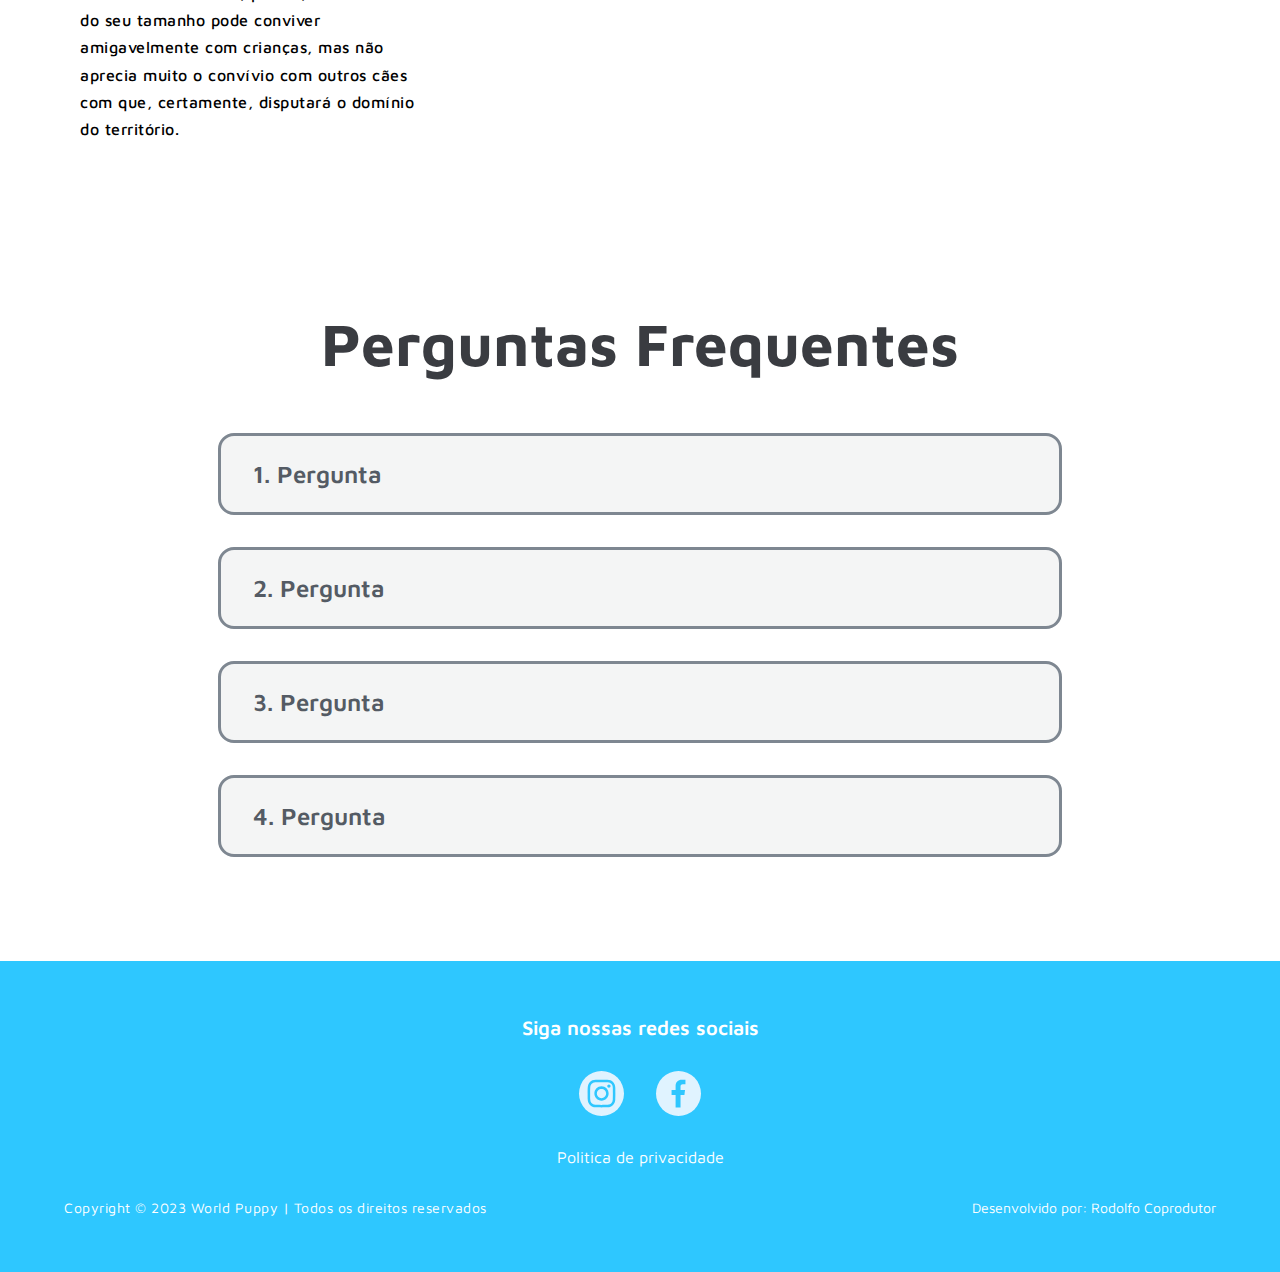
==== commit 898c1993: "Adicionei o botão do whatsapp" ====
--- a/index.html
+++ b/index.html
@@ -84,10 +84,10 @@
         <nav class="navbar">
           <a href="/" class="nav-logo">
             <img
-              src="assets/img/logotipo.svg"
+              src="assets/img/logo.png"
               alt="logotipo"
-              width="154"
-              height="97"
+              width="92.7"
+              height="96"
             />
           </a>
           <ul class="nav-menu">
@@ -101,7 +101,7 @@
                         <a href="/" class="nav-link">Como funciona</a>
                     </li> -->
             <li class="nav-item cta-whatsapp">
-              <a href="/" class="nav-link">11 97051-7022</a>
+              <a href="https://wa.me/5511970517022?text=Olá, tenho interesse em adquirir um pet" class="nav-link">11 97051-7022</a>
             </li>
           </ul>
           <div class="hamburger">
@@ -126,8 +126,8 @@
               <b>belíssimo cãozinho de raça</b> , filhotes a pronta entrega e
               para reserva.
             </p>
-            <a href="/" title="Clique para chamar no Whatsapp"
-              ><button class="btn-primary">Quero comprar</button></a
+            <a href="https://wa.me/5511970517022?text=Olá, tenho interesse em adquirir um pet" title="Clique para chamar no Whatsapp"
+              ><button class="btn-primary">Compre pelo Whatsapp</button></a
             >
             <span class="s-hero__left__chamada"
               >Filhotes criados com muito amor ❤️</span
@@ -171,7 +171,9 @@
             <h2 class="s-sale__header__title">Filhotes Vendidos</h2>
             <h3 class="s-sale__header__subtitle">
               Nossos filhotes estão presentes em lares de
-              <span class="s-sale__header__subtitle__clr">todos os estados do Brasil</span>!!!
+              <span class="s-sale__header__subtitle__clr"
+                >todos os estados do Brasil</span
+              >!!!
             </h3>
           </header>
           <div class="s-sale__cards flex">
@@ -186,17 +188,47 @@
               />
               <h4 class="s-sale__cards__card__title">Yorkshire</h4>
               <ul class="col-1">
-                <li class="s-sale__cards__card__description"> <b> Expectativa de vida:</b> de 13 a 16 anos.</li>
-                <li class="s-sale__cards__card__description"> <b> Ninhada:</b> em média 3 filhotes. Pode variar de 1 a 5.</li>
-                <li class="s-sale__cards__card__description"> <b> Grupo:</b> 9 – Cães de Companhia.</li>
-                <li class="s-sale__cards__card__description"> <b> Padrão da Raça:</b> confira aqui.</li>
-                <li class="s-sale__cards__card__description"> <b> Cor:</b> preto, marrom ou branco são os mais populares. É comum serem bicolor, como preto e branco por Azul e Bronze, Preto e canela, Preto e Dourado, Azul aço e dourado.</li>
-                <li class="s-sale__cards__card__description"> <b> Pelo:</b> longo.</li>
-                <li class="s-sale__cards__card__description"> <b> Tamanho:</b> Toy/pequeno.</li>
-                <li class="s-sale__cards__card__description"> <b> Tosa:</b> requer tosa.</li>
-                <li class="s-sale__cards__card__description"> <b> Altura (macho e fêmea):</b> até 18 - 23cm.</li>
-                <li class="s-sale__cards__card__description"> <b> Peso (macho e fêmea):</b> entre 4kg e 7kg.</li>
-                <li class="s-sale__cards__card__description"> <b> Ambiente ideal:</b> um cão ideal para a cidade e para o campo. Na cidade, esses cães se acostumam facilmente com barulhos e o estilo de vida em apartamento. Eles também adoram correr pelo campo, mas eles são pequenos, frágeis e são cães de companhia, por isso mesmo no campo devem ser mantidos dentro de casa. São um dos cachorros mais apropriados para apartamento.</li>
+                <li class="s-sale__cards__card__description">
+                  <b> Expectativa de vida:</b> de 13 a 16 anos.
+                </li>
+                <li class="s-sale__cards__card__description">
+                  <b> Ninhada:</b> em média 3 filhotes. Pode variar de 1 a 5.
+                </li>
+                <li class="s-sale__cards__card__description">
+                  <b> Grupo:</b> 9 – Cães de Companhia.
+                </li>
+                <li class="s-sale__cards__card__description">
+                  <b> Padrão da Raça:</b> confira aqui.
+                </li>
+                <li class="s-sale__cards__card__description">
+                  <b> Cor:</b> preto, marrom ou branco são os mais populares. É
+                  comum serem bicolor, como preto e branco por Azul e Bronze,
+                  Preto e canela, Preto e Dourado, Azul aço e dourado.
+                </li>
+                <li class="s-sale__cards__card__description">
+                  <b> Pelo:</b> longo.
+                </li>
+                <li class="s-sale__cards__card__description">
+                  <b> Tamanho:</b> Toy/pequeno.
+                </li>
+                <li class="s-sale__cards__card__description">
+                  <b> Tosa:</b> requer tosa.
+                </li>
+                <li class="s-sale__cards__card__description">
+                  <b> Altura (macho e fêmea):</b> até 18 - 23cm.
+                </li>
+                <li class="s-sale__cards__card__description">
+                  <b> Peso (macho e fêmea):</b> entre 4kg e 7kg.
+                </li>
+                <li class="s-sale__cards__card__description">
+                  <b> Ambiente ideal:</b> um cão ideal para a cidade e para o
+                  campo. Na cidade, esses cães se acostumam facilmente com
+                  barulhos e o estilo de vida em apartamento. Eles também adoram
+                  correr pelo campo, mas eles são pequenos, frágeis e são cães
+                  de companhia, por isso mesmo no campo devem ser mantidos
+                  dentro de casa. São um dos cachorros mais apropriados para
+                  apartamento.
+                </li>
               </ul>
             </article>
 
@@ -211,17 +243,46 @@
               />
               <h4 class="s-sale__cards__card__title">Lulu da Pomerânia</h4>
               <ul class="col-1">
-                <li class="s-sale__cards__card__description"> <b> Expectativa de vida:</b> 12 a 16 anos.</li>
-                <li class="s-sale__cards__card__description"> <b> Ninhada:</b> em média 3 filhotes. Pode variar de 1 a 5.</li>
-                <li class="s-sale__cards__card__description"> <b> Grupo:</b> 9 – Cães de Companhia.</li>
-                <li class="s-sale__cards__card__description"> <b> Padrão da Raça:</b> confira aqui.</li>
-                <li class="s-sale__cards__card__description"> <b> Cor:</b> preto, marrom ou branco são os mais populares. É comum serem bicolor, como preto e branco por exemplo.</li>
-                <li class="s-sale__cards__card__description"> <b> Pelo:</b> longo.</li>
-                <li class="s-sale__cards__card__description"> <b> Tamanho:</b> Toy/pequeno.</li>
-                <li class="s-sale__cards__card__description"> <b> Tosa:</b> requer tosa.</li>
-                <li class="s-sale__cards__card__description"> <b> Altura (macho e fêmea):</b> até 28cm.</li>
-                <li class="s-sale__cards__card__description"> <b> Peso (macho e fêmea):</b> entre 4kg e 7kg.</li>
-                <li class="s-sale__cards__card__description"> <b> Ambiente ideal:</b> um cão ideal para a cidade e para o campo. Na cidade, esses cães se acostumam facilmente com barulhos e o estilo de vida em apartamento. Eles também adoram correr pelo campo, mas eles são pequenos, frágeis e são cães de companhia, por isso mesmo no campo devem ser mantidos dentro de casa. São um dos cachorros mais apropriados para apartamento.</li>
+                <li class="s-sale__cards__card__description">
+                  <b> Expectativa de vida:</b> 12 a 16 anos.
+                </li>
+                <li class="s-sale__cards__card__description">
+                  <b> Ninhada:</b> em média 3 filhotes. Pode variar de 1 a 5.
+                </li>
+                <li class="s-sale__cards__card__description">
+                  <b> Grupo:</b> 9 – Cães de Companhia.
+                </li>
+                <li class="s-sale__cards__card__description">
+                  <b> Padrão da Raça:</b> confira aqui.
+                </li>
+                <li class="s-sale__cards__card__description">
+                  <b> Cor:</b> preto, marrom ou branco são os mais populares. É
+                  comum serem bicolor, como preto e branco por exemplo.
+                </li>
+                <li class="s-sale__cards__card__description">
+                  <b> Pelo:</b> longo.
+                </li>
+                <li class="s-sale__cards__card__description">
+                  <b> Tamanho:</b> Toy/pequeno.
+                </li>
+                <li class="s-sale__cards__card__description">
+                  <b> Tosa:</b> requer tosa.
+                </li>
+                <li class="s-sale__cards__card__description">
+                  <b> Altura (macho e fêmea):</b> até 28cm.
+                </li>
+                <li class="s-sale__cards__card__description">
+                  <b> Peso (macho e fêmea):</b> entre 4kg e 7kg.
+                </li>
+                <li class="s-sale__cards__card__description">
+                  <b> Ambiente ideal:</b> um cão ideal para a cidade e para o
+                  campo. Na cidade, esses cães se acostumam facilmente com
+                  barulhos e o estilo de vida em apartamento. Eles também adoram
+                  correr pelo campo, mas eles são pequenos, frágeis e são cães
+                  de companhia, por isso mesmo no campo devem ser mantidos
+                  dentro de casa. São um dos cachorros mais apropriados para
+                  apartamento.
+                </li>
               </ul>
             </article>
 
@@ -237,17 +298,46 @@
               <h4 class="s-sale__cards__card__title">Shih Tzu</h4>
 
               <ul class="col-1">
-                <li class="s-sale__cards__card__description"> <b> Expectativa de vida:</b> 12 a 16 anos.</li>
-                <li class="s-sale__cards__card__description"> <b> Ninhada:</b> em média 3 filhotes. Pode variar de 1 a 5.</li>
-                <li class="s-sale__cards__card__description"> <b> Grupo:</b> 9 – Cães de Companhia.</li>
-                <li class="s-sale__cards__card__description"> <b> Padrão da Raça:</b> confira aqui.</li>
-                <li class="s-sale__cards__card__description"> <b> Cor:</b> preto, marrom ou branco são os mais populares. É comum serem bicolor, como preto e branco por exemplo.</li>
-                <li class="s-sale__cards__card__description"> <b> Pelo:</b> longo.</li>
-                <li class="s-sale__cards__card__description"> <b> Tamanho:</b> Toy/pequeno.</li>
-                <li class="s-sale__cards__card__description"> <b> Tosa:</b> requer tosa.</li>
-                <li class="s-sale__cards__card__description"> <b> Altura (macho e fêmea):</b> até 28cm.</li>
-                <li class="s-sale__cards__card__description"> <b> Peso (macho e fêmea):</b> entre 4kg e 7kg.</li>
-                <li class="s-sale__cards__card__description"> <b> Ambiente ideal:</b> um cão ideal para a cidade e para o campo. Na cidade, esses cães se acostumam facilmente com barulhos e o estilo de vida em apartamento. Eles também adoram correr pelo campo, mas eles são pequenos, frágeis e são cães de companhia, por isso mesmo no campo devem ser mantidos dentro de casa. São um dos cachorros mais apropriados para apartamento.</li>
+                <li class="s-sale__cards__card__description">
+                  <b> Expectativa de vida:</b> 12 a 16 anos.
+                </li>
+                <li class="s-sale__cards__card__description">
+                  <b> Ninhada:</b> em média 3 filhotes. Pode variar de 1 a 5.
+                </li>
+                <li class="s-sale__cards__card__description">
+                  <b> Grupo:</b> 9 – Cães de Companhia.
+                </li>
+                <li class="s-sale__cards__card__description">
+                  <b> Padrão da Raça:</b> confira aqui.
+                </li>
+                <li class="s-sale__cards__card__description">
+                  <b> Cor:</b> preto, marrom ou branco são os mais populares. É
+                  comum serem bicolor, como preto e branco por exemplo.
+                </li>
+                <li class="s-sale__cards__card__description">
+                  <b> Pelo:</b> longo.
+                </li>
+                <li class="s-sale__cards__card__description">
+                  <b> Tamanho:</b> Toy/pequeno.
+                </li>
+                <li class="s-sale__cards__card__description">
+                  <b> Tosa:</b> requer tosa.
+                </li>
+                <li class="s-sale__cards__card__description">
+                  <b> Altura (macho e fêmea):</b> até 28cm.
+                </li>
+                <li class="s-sale__cards__card__description">
+                  <b> Peso (macho e fêmea):</b> entre 4kg e 7kg.
+                </li>
+                <li class="s-sale__cards__card__description">
+                  <b> Ambiente ideal:</b> um cão ideal para a cidade e para o
+                  campo. Na cidade, esses cães se acostumam facilmente com
+                  barulhos e o estilo de vida em apartamento. Eles também adoram
+                  correr pelo campo, mas eles são pequenos, frágeis e são cães
+                  de companhia, por isso mesmo no campo devem ser mantidos
+                  dentro de casa. São um dos cachorros mais apropriados para
+                  apartamento.
+                </li>
               </ul>
             </article>
 
@@ -262,17 +352,47 @@
               />
               <h4 class="s-sale__cards__card__title">Maltes</h4>
               <ul class="col-1">
-                <li class="s-sale__cards__card__description"> <b> Expectativa de vida:</b> de 13 a 16 anos.</li>
-                <li class="s-sale__cards__card__description"> <b> Ninhada:</b> em média 3 filhotes. Pode variar de 1 a 5.</li>
-                <li class="s-sale__cards__card__description"> <b> Grupo:</b> 9 – Cães de Companhia.</li>
-                <li class="s-sale__cards__card__description"> <b> Padrão da Raça:</b> confira aqui.</li>
-                <li class="s-sale__cards__card__description"> <b> Cor:</b> preto, marrom ou branco são os mais populares. É comum serem bicolor, como preto e branco por Azul e Bronze, Preto e canela, Preto e Dourado, Azul aço e dourado.</li>
-                <li class="s-sale__cards__card__description"> <b> Pelo:</b> longo.</li>
-                <li class="s-sale__cards__card__description"> <b> Tamanho:</b> Toy/pequeno.</li>
-                <li class="s-sale__cards__card__description"> <b> Tosa:</b> requer tosa.</li>
-                <li class="s-sale__cards__card__description"> <b> Altura (macho e fêmea):</b> até 18 - 23cm.</li>
-                <li class="s-sale__cards__card__description"> <b> Peso (macho e fêmea):</b> entre 4kg e 7kg.</li>
-                <li class="s-sale__cards__card__description"> <b> Ambiente ideal:</b> um cão ideal para a cidade e para o campo. Na cidade, esses cães se acostumam facilmente com barulhos e o estilo de vida em apartamento. Eles também adoram correr pelo campo, mas eles são pequenos, frágeis e são cães de companhia, por isso mesmo no campo devem ser mantidos dentro de casa. São um dos cachorros mais apropriados para apartamento.</li>
+                <li class="s-sale__cards__card__description">
+                  <b> Expectativa de vida:</b> de 13 a 16 anos.
+                </li>
+                <li class="s-sale__cards__card__description">
+                  <b> Ninhada:</b> em média 3 filhotes. Pode variar de 1 a 5.
+                </li>
+                <li class="s-sale__cards__card__description">
+                  <b> Grupo:</b> 9 – Cães de Companhia.
+                </li>
+                <li class="s-sale__cards__card__description">
+                  <b> Padrão da Raça:</b> confira aqui.
+                </li>
+                <li class="s-sale__cards__card__description">
+                  <b> Cor:</b> preto, marrom ou branco são os mais populares. É
+                  comum serem bicolor, como preto e branco por Azul e Bronze,
+                  Preto e canela, Preto e Dourado, Azul aço e dourado.
+                </li>
+                <li class="s-sale__cards__card__description">
+                  <b> Pelo:</b> longo.
+                </li>
+                <li class="s-sale__cards__card__description">
+                  <b> Tamanho:</b> Toy/pequeno.
+                </li>
+                <li class="s-sale__cards__card__description">
+                  <b> Tosa:</b> requer tosa.
+                </li>
+                <li class="s-sale__cards__card__description">
+                  <b> Altura (macho e fêmea):</b> até 18 - 23cm.
+                </li>
+                <li class="s-sale__cards__card__description">
+                  <b> Peso (macho e fêmea):</b> entre 4kg e 7kg.
+                </li>
+                <li class="s-sale__cards__card__description">
+                  <b> Ambiente ideal:</b> um cão ideal para a cidade e para o
+                  campo. Na cidade, esses cães se acostumam facilmente com
+                  barulhos e o estilo de vida em apartamento. Eles também adoram
+                  correr pelo campo, mas eles são pequenos, frágeis e são cães
+                  de companhia, por isso mesmo no campo devem ser mantidos
+                  dentro de casa. São um dos cachorros mais apropriados para
+                  apartamento.
+                </li>
               </ul>
             </article>
 
@@ -287,17 +407,46 @@
               />
               <h4 class="s-sale__cards__card__title">Spitz Alemão</h4>
               <ul class="col-1">
-                <li class="s-sale__cards__card__description"> <b> Expectativa de vida:</b> 12 a 16 anos.</li>
-                <li class="s-sale__cards__card__description"> <b> Ninhada:</b> em média 3 filhotes. Pode variar de 1 a 5.</li>
-                <li class="s-sale__cards__card__description"> <b> Grupo:</b> 9 – Cães de Companhia.</li>
-                <li class="s-sale__cards__card__description"> <b> Padrão da Raça:</b> confira aqui.</li>
-                <li class="s-sale__cards__card__description"> <b> Cor:</b> preto, marrom ou branco são os mais populares. É comum serem bicolor, como preto e branco por exemplo.</li>
-                <li class="s-sale__cards__card__description"> <b> Pelo:</b> longo.</li>
-                <li class="s-sale__cards__card__description"> <b> Tamanho:</b> Toy/pequeno.</li>
-                <li class="s-sale__cards__card__description"> <b> Tosa:</b> requer tosa.</li>
-                <li class="s-sale__cards__card__description"> <b> Altura (macho e fêmea):</b> até 28cm.</li>
-                <li class="s-sale__cards__card__description"> <b> Peso (macho e fêmea):</b> entre 4kg e 7kg.</li>
-                <li class="s-sale__cards__card__description"> <b> Ambiente ideal:</b> um cão ideal para a cidade e para o campo. Na cidade, esses cães se acostumam facilmente com barulhos e o estilo de vida em apartamento. Eles também adoram correr pelo campo, mas eles são pequenos, frágeis e são cães de companhia, por isso mesmo no campo devem ser mantidos dentro de casa. São um dos cachorros mais apropriados para apartamento.</li>
+                <li class="s-sale__cards__card__description">
+                  <b> Expectativa de vida:</b> 12 a 16 anos.
+                </li>
+                <li class="s-sale__cards__card__description">
+                  <b> Ninhada:</b> em média 3 filhotes. Pode variar de 1 a 5.
+                </li>
+                <li class="s-sale__cards__card__description">
+                  <b> Grupo:</b> 9 – Cães de Companhia.
+                </li>
+                <li class="s-sale__cards__card__description">
+                  <b> Padrão da Raça:</b> confira aqui.
+                </li>
+                <li class="s-sale__cards__card__description">
+                  <b> Cor:</b> preto, marrom ou branco são os mais populares. É
+                  comum serem bicolor, como preto e branco por exemplo.
+                </li>
+                <li class="s-sale__cards__card__description">
+                  <b> Pelo:</b> longo.
+                </li>
+                <li class="s-sale__cards__card__description">
+                  <b> Tamanho:</b> Toy/pequeno.
+                </li>
+                <li class="s-sale__cards__card__description">
+                  <b> Tosa:</b> requer tosa.
+                </li>
+                <li class="s-sale__cards__card__description">
+                  <b> Altura (macho e fêmea):</b> até 28cm.
+                </li>
+                <li class="s-sale__cards__card__description">
+                  <b> Peso (macho e fêmea):</b> entre 4kg e 7kg.
+                </li>
+                <li class="s-sale__cards__card__description">
+                  <b> Ambiente ideal:</b> um cão ideal para a cidade e para o
+                  campo. Na cidade, esses cães se acostumam facilmente com
+                  barulhos e o estilo de vida em apartamento. Eles também adoram
+                  correr pelo campo, mas eles são pequenos, frágeis e são cães
+                  de companhia, por isso mesmo no campo devem ser mantidos
+                  dentro de casa. São um dos cachorros mais apropriados para
+                  apartamento.
+                </li>
               </ul>
             </article>
 
@@ -313,36 +462,101 @@
               <h4 class="s-sale__cards__card__title">Chihuahua</h4>
 
               <ul class="col-1">
-                <li class="s-sale__cards__card__description"> <b> Expectativa de vida:</b> 12 a 16 anos.</li>
-                <li class="s-sale__cards__card__description"> <b> Ninhada:</b> em média 3 filhotes. Pode variar de 1 a 5.</li>
-                <li class="s-sale__cards__card__description"> <b> Grupo:</b> 9 – Cães de Companhia.</li>
-                <li class="s-sale__cards__card__description"> <b> Padrão da Raça:</b> confira aqui.</li>
-                <li class="s-sale__cards__card__description"> <b> Cor:</b> preto, marrom ou branco são os mais populares. É comum serem bicolor, como preto e branco por exemplo.</li>
-                <li class="s-sale__cards__card__description"> <b> Pelo:</b> longo.</li>
-                <li class="s-sale__cards__card__description"> <b> Tamanho:</b> Toy/pequeno.</li>
-                <li class="s-sale__cards__card__description"> <b> Tosa:</b> requer tosa.</li>
-                <li class="s-sale__cards__card__description"> <b> Altura (macho e fêmea):</b> até 28cm.</li>
-                <li class="s-sale__cards__card__description"> <b> Peso (macho e fêmea):</b> entre 4kg e 7kg.</li>
-                <li class="s-sale__cards__card__description"> <b> Ambiente ideal:</b> um cão ideal para a cidade e para o campo. Na cidade, esses cães se acostumam facilmente com barulhos e o estilo de vida em apartamento. Eles também adoram correr pelo campo, mas eles são pequenos, frágeis e são cães de companhia, por isso mesmo no campo devem ser mantidos dentro de casa. São um dos cachorros mais apropriados para apartamento.</li>
+                <li class="s-sale__cards__card__description">
+                  <b> Expectativa de vida:</b> 12 a 16 anos.
+                </li>
+                <li class="s-sale__cards__card__description">
+                  <b> Ninhada:</b> em média 3 filhotes. Pode variar de 1 a 5.
+                </li>
+                <li class="s-sale__cards__card__description">
+                  <b> Grupo:</b> 9 – Cães de Companhia.
+                </li>
+                <li class="s-sale__cards__card__description">
+                  <b> Padrão da Raça:</b> confira aqui.
+                </li>
+                <li class="s-sale__cards__card__description">
+                  <b> Cor:</b> preto, marrom ou branco são os mais populares. É
+                  comum serem bicolor, como preto e branco por exemplo.
+                </li>
+                <li class="s-sale__cards__card__description">
+                  <b> Pelo:</b> longo.
+                </li>
+                <li class="s-sale__cards__card__description">
+                  <b> Tamanho:</b> Toy/pequeno.
+                </li>
+                <li class="s-sale__cards__card__description">
+                  <b> Tosa:</b> requer tosa.
+                </li>
+                <li class="s-sale__cards__card__description">
+                  <b> Altura (macho e fêmea):</b> até 28cm.
+                </li>
+                <li class="s-sale__cards__card__description">
+                  <b> Peso (macho e fêmea):</b> entre 4kg e 7kg.
+                </li>
+                <li class="s-sale__cards__card__description">
+                  <b> Ambiente ideal:</b> um cão ideal para a cidade e para o
+                  campo. Na cidade, esses cães se acostumam facilmente com
+                  barulhos e o estilo de vida em apartamento. Eles também adoram
+                  correr pelo campo, mas eles são pequenos, frágeis e são cães
+                  de companhia, por isso mesmo no campo devem ser mantidos
+                  dentro de casa. São um dos cachorros mais apropriados para
+                  apartamento.
+                </li>
               </ul>
             </article>
 
             <article class="s-sale__cards__card">
-              <img src="assets/img/apso.jpg" alt="Lhas Apso" class="s-sale__cards__card__image" width="384" height="256" loading="lazy" />
+              <img
+                src="assets/img/apso.jpg"
+                alt="Lhas Apso"
+                class="s-sale__cards__card__image"
+                width="384"
+                height="256"
+                loading="lazy"
+              />
               <h4 class="s-sale__cards__card__title">Lhasa Apso</h4>
 
               <ul class="col-1">
-                <li class="s-sale__cards__card__description"> <b> Expectativa de vida:</b> 12 a 16 anos.</li>
-                <li class="s-sale__cards__card__description"> <b> Ninhada:</b> em média 3 filhotes. Pode variar de 1 a 5.</li>
-                <li class="s-sale__cards__card__description"> <b> Grupo:</b> 9 – Cães de Companhia.</li>
-                <li class="s-sale__cards__card__description"> <b> Padrão da Raça:</b> confira aqui.</li>
-                <li class="s-sale__cards__card__description"> <b> Cor:</b> preto, marrom ou branco são os mais populares. É comum serem bicolor, como preto e branco por exemplo.</li>
-                <li class="s-sale__cards__card__description"> <b> Pelo:</b> longo.</li>
-                <li class="s-sale__cards__card__description"> <b> Tamanho:</b> Toy/pequeno.</li>
-                <li class="s-sale__cards__card__description"> <b> Tosa:</b> requer tosa.</li>
-                <li class="s-sale__cards__card__description"> <b> Altura (macho e fêmea):</b> até 28cm.</li>
-                <li class="s-sale__cards__card__description"> <b> Peso (macho e fêmea):</b> entre 4kg e 7kg.</li>
-                <li class="s-sale__cards__card__description"> <b> Ambiente ideal:</b> um cão ideal para a cidade e para o campo. Na cidade, esses cães se acostumam facilmente com barulhos e o estilo de vida em apartamento. Eles também adoram correr pelo campo, mas eles são pequenos, frágeis e são cães de companhia, por isso mesmo no campo devem ser mantidos dentro de casa. São um dos cachorros mais apropriados para apartamento.</li>
+                <li class="s-sale__cards__card__description">
+                  <b> Expectativa de vida:</b> 12 a 16 anos.
+                </li>
+                <li class="s-sale__cards__card__description">
+                  <b> Ninhada:</b> em média 3 filhotes. Pode variar de 1 a 5.
+                </li>
+                <li class="s-sale__cards__card__description">
+                  <b> Grupo:</b> 9 – Cães de Companhia.
+                </li>
+                <li class="s-sale__cards__card__description">
+                  <b> Padrão da Raça:</b> confira aqui.
+                </li>
+                <li class="s-sale__cards__card__description">
+                  <b> Cor:</b> preto, marrom ou branco são os mais populares. É
+                  comum serem bicolor, como preto e branco por exemplo.
+                </li>
+                <li class="s-sale__cards__card__description">
+                  <b> Pelo:</b> longo.
+                </li>
+                <li class="s-sale__cards__card__description">
+                  <b> Tamanho:</b> Toy/pequeno.
+                </li>
+                <li class="s-sale__cards__card__description">
+                  <b> Tosa:</b> requer tosa.
+                </li>
+                <li class="s-sale__cards__card__description">
+                  <b> Altura (macho e fêmea):</b> até 28cm.
+                </li>
+                <li class="s-sale__cards__card__description">
+                  <b> Peso (macho e fêmea):</b> entre 4kg e 7kg.
+                </li>
+                <li class="s-sale__cards__card__description">
+                  <b> Ambiente ideal:</b> um cão ideal para a cidade e para o
+                  campo. Na cidade, esses cães se acostumam facilmente com
+                  barulhos e o estilo de vida em apartamento. Eles também adoram
+                  correr pelo campo, mas eles são pequenos, frágeis e são cães
+                  de companhia, por isso mesmo no campo devem ser mantidos
+                  dentro de casa. São um dos cachorros mais apropriados para
+                  apartamento.
+                </li>
               </ul>
             </article>
           </div>
@@ -519,37 +733,36 @@
 
       <section class="s-faq">
         <div class="container">
-            <h2 class="s-faq__title">Perguntas Frequentes</h2>
-
-            <div class="s-faq__content">
-                <details>
-                    <summary class="question">1. Pergunta</summary>
-                    <ul class="answer">
-                        <p class="paragraph">Resposta</p>                                    
-                    </ul>
-                </details>
-                <details>
-                    <summary class="question">2. Pergunta</summary>
-                    <ul class="answer">
-                        <p class="paragraph">Resposta</p>                                    
-                    </ul>
-                </details>
-                <details>
-                    <summary class="question">3. Pergunta</summary>
-                    <ul class="answer">
-                        <p class="paragraph">Resposta</p>                                    
-                    </ul>
-                </details>
-                <details>
-                    <summary class="question">4. Pergunta</summary>
-                    <ul class="answer">
-                        <p class="paragraph">Resposta</p>                                    
-                    </ul>
-                </details>
-              
-            </div>
+          <h2 class="s-faq__title">Perguntas Frequentes</h2>
+
+          <div class="s-faq__content">
+            <details>
+              <summary class="question">1. Pergunta</summary>
+              <ul class="answer">
+                <p class="paragraph">Resposta</p>
+              </ul>
+            </details>
+            <details>
+              <summary class="question">2. Pergunta</summary>
+              <ul class="answer">
+                <p class="paragraph">Resposta</p>
+              </ul>
+            </details>
+            <details>
+              <summary class="question">3. Pergunta</summary>
+              <ul class="answer">
+                <p class="paragraph">Resposta</p>
+              </ul>
+            </details>
+            <details>
+              <summary class="question">4. Pergunta</summary>
+              <ul class="answer">
+                <p class="paragraph">Resposta</p>
+              </ul>
+            </details>
+          </div>
         </div>
-    </section>
+      </section>
     </main>
 
     <footer>
@@ -557,14 +770,55 @@
         <div class="container">
           <h3 class="s-disclaimer__title">Siga nossas redes sociais</h3>
           <div class="s-disclaimer__sociais flex">
-            <a href="/" target="_blank" rel="noopener noreferrer" class="s-disclaimer__sociais__link">
-              <svg class="icon icon-instagram"><use xlink:href="assets/img/i.svg#icon-instagram"></use></svg>
+            <a
+              href="/"
+              target="_blank"
+              rel="noopener noreferrer"
+              class="s-disclaimer__sociais__link"
+            >
+              <svg class="icon icon-instagram">
+                <use xlink:href="assets/img/i.svg#icon-instagram"></use>
+              </svg>
             </a>
-            <a href="/" target="_blank" rel="noopener noreferrer" class="s-disclaimer__sociais__link">
-              <svg class="icon icon-facebook"><use xlink:href="assets/img/i.svg#icon-facebook"></use></svg>
+            <a
+              href="/"
+              target="_blank"
+              rel="noopener noreferrer"
+              class="s-disclaimer__sociais__link"
+            >
+              <svg class="icon icon-facebook">
+                <use xlink:href="assets/img/i.svg#icon-facebook"></use>
+              </svg>
             </a>
           </div>
-          <a class="s-disclaimer__link" href="http://" target="_blank" rel="noopener noreferrer">Politica de privacidade</a>
+          <a
+            class="s-disclaimer__link"
+            href="http://"
+            target="_blank"
+            rel="noopener noreferrer"
+            >Politica de privacidade</a
+          >
+          <div class="s-disclaimer__copyright flex">
+            <span class="details"
+              >Copyright © 2023 World Puppy | Todos os direitos reservados
+            </span>
+            <a
+              class="s-disclaimer__copyright__link"
+              href="https://www.rodolfocoprodutor.com.br"
+              >Desenvolvido por: Rodolfo Coprodutor</a
+            >
+          </div>
+          <div class="whatsapp btn btn-white btn-animate">
+            <a
+              href="https://wa.me/5511970517022?text=Olá, tenho interesse em adquirir um pet"
+              target="_blank"
+              rel="noopener noreferrer"
+            >
+              <svg class="icon icon-whatsapp">
+                <use xlink:href="assets/img/i.svg#icon-whatsapp"></use>
+              </svg>
+            </a>
+          </div>
         </div>
       </section>
     </footer>
--- a/sources/css/main.min.css
+++ b/sources/css/main.min.css
@@ -1 +1 @@
-:root{--clr-danger-100: hsl(4deg, 90%, 58%);--clr-warning-100: hsl(29deg, 89%, 50%);--clr-warning-200: hsl(54deg, 100%, 62%);--clr-success-100: hsl(122deg, 39%, 49%);--clr-info-100: hsl(207deg, 90%, 54%);--clr-primary-50: hsl(199deg, 100%, 97%);--clr-primary-100: hsl(203deg, 100%, 94%);--clr-primary-200: hsl(198deg, 100%, 86%);--clr-primary-300: hsl(196deg, 100%, 73%);--clr-primary-400: hsl(196deg, 100%, 59%);--clr-primary-500: hsl(196deg, 97%, 47%);--clr-primary-600: hsl(199deg, 100%, 41%);--clr-primary-700: hsl(199deg, 100%, 33%);--clr-primary-800: hsl(199deg, 99%, 27%);--clr-primary-900: hsl(200deg, 87%, 24%);--clr-secondary-50: hsl(60deg, 100%, 95%);--clr-secondary-100: hsl(61deg, 100%, 88%);--clr-secondary-200: hsl(59deg, 100%, 76%);--clr-secondary-300: hsl(57deg, 100%, 63%);--clr-secondary-400: hsl(54deg, 100%, 53%);--clr-secondary-500: hsl(50deg, 100%, 50%);--clr-secondary-600: hsl(45deg, 100%, 41%);--clr-secondary-700: hsl(41deg, 98%, 33%);--clr-secondary-800: hsl(36deg, 86%, 29%);--clr-secondary-900: hsl(33deg, 77%, 26%);--clr-neutral-50: hsl(180deg, 5%, 96%);--clr-neutral-100: hsl(216deg, 10%, 90%);--clr-neutral-200: hsl(207deg, 10%, 82%);--clr-neutral-300: hsl(210deg, 9%, 69%);--clr-neutral-400: hsl(210deg, 8%, 53%);--clr-neutral-500: hsl(210deg, 9%, 43%);--clr-neutral-600: hsl(214deg, 9%, 36%);--clr-neutral-700: hsl(210deg, 8%, 31%);--clr-neutral-800: hsl(216deg, 7%, 29%);--clr-neutral-900: hsl(223deg, 6%, 24%);--ff-body: "maven", sans-serif;--display: 7.2rem;--title: 6rem;--subtitle: 2.0rem;--subtitle-h4: 2.4rem;--paragraph: 1.6rem;--details: 1.4rem;--smallest: 1.2rem;--regular: 400;--medium: 500;--semibold: 600;--bold: 700;--extrabold: 800;--black: 900}@media only screen and (orientation: portrait){:root{--display: 4.8rem;--title: 3.052rem;--subtitle: 2.441rem;--subtitle-h4: 1.953rem;--paragraph: 1.6rem;--details: 1.25rem;--smallest: 1rem}}*,*::after,*::before{list-style:none;margin:0;padding:0;border:0;-webkit-font-smoothing:antialiased;-moz-osx-font-smoothing:grayscale;box-sizing:border-box;outline:0;font-family:var(--ff-body);font-display:swap}html{font-size:62.5%}img{display:block;max-width:100%;height:auto;-o-object-fit:contain;object-fit:contain}html,body{overflow-x:hidden;scroll-behavior:smooth}input,button,textarea{-webkit-appearance:none;-moz-appearance:none;appearance:none}iframe{width:100%;height:100%}::-webkit-scrollbar{display:contents}section{padding-top:7.2rem;padding-bottom:7.2rem}h1,h2,h3{line-height:1.1}h1{font-size:var(--display)}h2{font-size:var(--title);font-weight:var(--bold)}h3{font-size:var(--subtitle);font-weight:var(--semibold)}h4{font-size:var(--subtitle-h4);font-weight:var(--semibold)}p{font-size:var(--paragraph);font-weight:var(--medium);letter-spacing:.05rem;line-height:1.7;margin-bottom:0}.details{font-size:var(--details);font-weight:var(--regular);letter-spacing:.05rem}a,a:visited,a:active{text-decoration:none}button{width:100%;max-width:38.4rem;height:100%;max-height:9.6rem;padding:2rem 4rem;background:rgba(0,0,0,0);cursor:pointer;border:none;outline:none;border-radius:.4rem;font-size:var(--subtitle-h4);font-weight:var(--semibold);text-align:center;text-transform:uppercase;transition:background-color .6s ease;transition:box-shadow .4s ease;line-height:1.1;margin-block:2.4rem}button[type=submit]{display:block;background-color:var(--clr-primary-500);border-radius:.8rem;color:#fff;max-width:100%;margin-inline:auto}.btn-primary{background:radial-gradient(50% 50% at 50% 50%, #32CD32 0%, #1EB21E 100%);border-bottom:6px solid #187f18;box-shadow:0px 27px 20px -24px #116a11;border-radius:13px;color:var(--clr-neutral-50)}.btn-primary .icon{fill:var(--clr-champagne-100)}.btn-primary:hover .icon{fill:var(--clr-primary-500)}.btn-primary:active,.btn-primary:focus{background-color:var(--clr-champagne-100);color:var(--clr-primary-500);outline:2px solid var(--clr-primary-500)}.btn-primary:active .icon,.btn-primary:focus .icon{fill:var(--clr-primary-500)}.btn-primary:has(.icon){display:flex;justify-content:center;align-items:center;flex-wrap:nowrap;gap:.8rem}.btn-primary:has(.icon) .icon{width:3.2rem;height:3.2rem}.btn-secondary{background-color:var(--clr-secondary-500);color:var(--clr-secondary-100)}.btn-secondary .icon{fill:vvar(--clr-neutral-50)}.btn-secondary:hover{background-color:var(--clr-secondary-600);color:var(--clr-secondary-100)}.btn-secondary:hover .icon{fill:var(--clr-secondary-100)}.btn-secondary:active,.btn-secondary:focus{background-color:var(--clr-secondary-100);color:var(--clr-secondary-500);outline:2px solid var(--clr-secondary-500)}.btn-secondary:active .icon,.btn-secondary:focus .icon{fill:var(--clr-secondary-500)}.btn-secondary:has(.icon){display:flex;justify-content:center;align-items:center;flex-wrap:nowrap;gap:.8rem}.btn-secondary:has(.icon) .icon{width:3.2rem;height:3.2rem}.btn-third{background-color:var(--clr-neutral-50);box-shadow:none;color:var(--clr-secondary-100)}.btn-third:hover{background-color:var(--clr-neutral-50);box-shadow:rgba(50,50,93,.25) 0px 50px 100px -20px,rgba(0,0,0,.3) 0px 30px 60px -30px}.btn-alternative-dark{display:block;width:100%;min-width:100%;padding:.8rem 1.6rem;border-radius:.8rem;background-color:var(--clr-primary-400);color:#fff}.btn-alternative-dark:hover{background-color:var(--clr-primary-300)}.whatsapp{display:flex;position:fixed;bottom:2rem;right:2rem;background-color:var(--clr-success-100);width:5.6rem;height:5.6rem;border-radius:50rem;justify-content:center;align-items:center}.btn:link,.btn:visited{text-transform:uppercase;text-decoration:none;padding:15px 40px;display:inline-block;border-radius:100px;transition:all .2s;position:absolute}.btn:hover{transform:translateY(-3px);box-shadow:0 10px 20px rgba(0,0,0,.2)}.btn:active{transform:translateY(-1px);box-shadow:0 5px 10px rgba(0,0,0,.2)}.btn-white{background-color:var(--clr-success-100);color:#777}.btn::after{content:"";display:inline-block;height:100%;width:100%;border-radius:100px;position:absolute;top:0;left:0;z-index:-1;transition:all .4s}.btn-white::after{background-color:var(--clr-success-100)}.btn:hover::after{transform:scaleX(1.4) scaleY(1.6);opacity:0}.btn-animated{-webkit-animation:moveInBottom 5s ease-out;animation:moveInBottom 5s ease-out;-webkit-animation-fill-mode:backwards;animation-fill-mode:backwards}@-webkit-keyframes moveInBottom{0%{opacity:0;transform:translateY(30px)}100%{opacity:1;transform:translateY(0px)}}@keyframes moveInBottom{0%{opacity:0;transform:translateY(30px)}100%{opacity:1;transform:translateY(0px)}}.card{position:relative;width:100%;min-width:32rem;flex:1 1 0;padding:3.2rem 1.6rem;border-radius:1.6rem;text-align:left;padding:3.2rem}.card .thumbnail{margin-bottom:3.2rem;border-radius:.8rem}.card .subtitle{margin-bottom:2.4rem;color:var(--clr-danger-100)}.card .description{font-size:var(--details);line-height:1.5}.s-faq__title{text-align:center;margin-bottom:5.6rem;color:var(--clr-neutral-900)}.s-faq__content{position:relative;max-width:84.4rem;left:50%;transform:translateX(-50%)}.s-faq__content details{margin-bottom:3.2rem;border:.3rem var(--clr-neutral-400) solid;border-radius:1.6rem;background-color:var(--clr-neutral-50)}.s-faq__content details .question{padding-inline:3.2rem;padding-block:2.4rem;display:block;height:auto;border-radius:.8rem;color:var(--clr-neutral-600);overflow:hidden;font-size:var(--subtitle-h4);font-weight:var(--semibold);position:relative;cursor:pointer}.s-faq__content details .question:hover{color:var(--clr-neutral-600)}.s-faq__content details .answer{font-size:var(--paragraph);font-weight:var(--regular);padding:2.4rem;color:var(--clr-neutral-400)}.s-disclaimer{padding-block:5.6rem;background-color:var(--clr-primary-400);text-align:center;color:#fff}.s-disclaimer__logo{margin-inline:auto}.s-disclaimer__sociais{width:100%;max-width:-webkit-max-content;max-width:-moz-max-content;max-width:max-content;margin-block:3.2rem;margin-inline:auto;justify-content:center;gap:3.2rem}.s-disclaimer__sociais__subtitle{margin-bottom:2.4rem;letter-spacing:0;font-weight:var(--semibold)}.s-disclaimer__sociais__link{color:var(--clr-primary-400)}.s-disclaimer__sociais__link:hover{color:var(--clr-primary-100)}.s-disclaimer__sociais__link .icon{padding:.4rem;background-color:var(--clr-primary-100)}.s-disclaimer__sociais__link .icon:hover{background-color:var(--clr-primary-500)}.s-disclaimer__link{color:#fff;font-size:var(--paragraph)}.s-disclaimer__copyright{border-top:solid 1px var(--clr-primary-400);padding-top:3.2rem}.navbar{display:flex;justify-content:space-between;align-items:center;padding:1rem 1.5rem}.hamburger{display:none}.bar{display:block;width:25px;height:3px;margin:5px auto;transition:all .3s ease-in-out;background-color:var(--clr-secondary-100)}.nav-menu{display:flex;justify-content:space-between;align-items:center}.nav-item{margin-left:5rem}.nav-link{font-size:1.6rem;font-weight:400;color:var(--clr-secondary-100);font-weight:500}.nav-link:hover{color:var(--clr-primary-500)}.nav-logo{font-size:2.1rem;font-weight:500;color:var(--clr-primary-100)}@media only screen and (max-width: 768px){.nav-menu{position:fixed;left:-100%;top:5rem;flex-direction:column;background-color:#fff;width:100%;border-radius:10px;text-align:center;transition:.3s;box-shadow:0 10px 27px rgba(0,0,0,.05)}.nav-menu.active{left:0}.nav-item{margin:2.5rem 0}.hamburger{display:block;cursor:pointer}.hamburger.active .bar:nth-child(2){opacity:0}.hamburger.active .bar:nth-child(1){transform:translateY(8px) rotate(45deg)}.hamburger.active .bar:nth-child(3){transform:translateY(-8px) rotate(-45deg)}}.whatsapp{background-color:var(--clr-success-100);padding:1.6rem 2.4rem;border-radius:.6rem}.whatsapp .nav-link{color:#fff;font-weight:600}.grid{display:grid;gap:1.6rem}.flex{display:flex;flex-wrap:wrap;justify-content:space-between;gap:3.2rem}@media(max-width: 50rem){.flex{justify-content:center}}.col-1{flex-wrap:nowrap;flex-direction:column;width:100%;max-width:100%}.container{width:min(90%,121.6rem);margin-inline:auto}.header{background-color:var(--clr-neutral-50)}.header .cta-whatsapp .nav-link{display:block;background-color:var(--clr-success-100);padding:1.6rem 2.4rem;border-radius:.4rem;cursor:pointer;color:#fff}.header .cta-whatsapp .nav-link:hover{color:#fff}.s-hero{place-items:center;background-image:url("../../assets/img/bg-hero.svg");background-repeat:no-repeat;background-position:center right 20vw;background-color:var(--clr-neutral-50)}.s-hero__left{width:100%;max-width:59.2rem}.s-hero__left__subtitle{font-size:var(--subtitle-h4);text-transform:uppercase;color:var(--clr-neutral-300);letter-spacing:.2rem}.s-hero__left__title{font-size:var(--display);color:var(--clr-primary-400);margin-bottom:3.2rem}.s-hero__left__description{font-size:var(--subtitle-h4);font-weight:var(--regular);color:var(--clr-neutral-500);margin-bottom:7.2rem}.s-hero__left__chamada{max-width:38.4rem;display:block;text-align:center;font-size:var(--details);color:var(--clr-neutral-500)}.s-hero__right{width:100%;max-width:59.2rem}@media(min-width: 64em){.s-hero{min-height:86.4rem}.s-hero__right{width:100%;max-width:59.2rem}}.s-sale{background-image:linear-gradient(180deg, #F5F6F6 0%, rgba(245, 246, 246, 0) 100%),url("../../assets/img/bg-blur-blue.svg");background-repeat:no-repeat;color:var(--clr-neutral-800)}.s-sale__header__title{text-align:center;color:var(--clr-neutral-900);margin-bottom:2.4rem}.s-sale__header__subtitle{text-align:center}.s-sale__header__subtitle__clr{color:var(--clr-primary-400)}.s-sale__cards{margin-block:4rem;gap:3.2rem}.s-sale__cards__card{flex:1 0 100%;max-width:38.4rem}.s-sale__cards__card__image{margin-bottom:3.2rem;background-color:#333;border-radius:.8rem}.s-sale__cards__card__title{color:var(--clr-primary-700);margin-bottom:2.4rem}.s-sale__cards__card__description{font-size:var(--details);line-height:1.7;font-weight:var(--regular)}.s-reservas{background-color:var(--clr-secondary-400)}.s-reservas__header__title{text-align:center;margin-bottom:3.2rem;color:var(--clr-secondary-900)}.s-reservas__header__subtitle{text-align:center;color:var(--clr-secondary-800)}.s-reservas__cards{margin-block:4rem;gap:3.2rem;justify-content:flex-start}.s-reservas__cards__card{flex:1 auto;flex-direction:row;flex-wrap:nowrap;align-items:center;max-width:38.4rem}.s-reservas__cards__card__number{font-size:calc(var(--display)*2);font-weight:var(--bold);color:var(--clr-secondary-200)}.s-reservas__cards__card__description{color:var(--clr-secondary-800)}.s-reservas__cards__card__description b{text-transform:uppercase}@media(min-width: 40em){.s-reservas__cards{flex-direction:row}.s-reservas__cards__card{flex-basis:calc(33.33% - 3.2rem)}}.s-videos__header__title{text-align:center;color:var(--clr-neutral-900)}.s-videos__galery{gap:3.2rem;margin-block:4rem}.s-videos__galery iframe{width:100%;aspect-ratio:16/9;border-radius:.8rem}@media(min-width: 64em){.s-videos{row-gap:5.6rem}.s-videos iframe{width:calc(33.33% - 3.2rem)}}.s-blog__header__title,.s-blog__header__subtitle{text-align:center;margin-bottom:3.2rem}.s-blog__cards__card{max-width:38.4rem}.s-blog__cards__card__image img{border-radius:.8rem}.s-blog__cards__card__info{margin:2.4rem 1.6rem}.s-blog__cards__card__info__title{margin-bottom:2.4rem}@media(min-width: 40em){.s-blog__cards{justify-content:start}.s-blog__cards__card{flex-basis:calc(50% - 3.2rem)}}@media(max-width: 39.9375em){.s-blog__cards__card{flex-basis:1}}.privacidade{background-color:var(--clr-neutral-50);font-size:var(--paragraph);font-weight:var(--medium);line-height:1.7}.icon{display:block;width:4.5rem;height:4.5rem;stroke-width:0;stroke:currentColor;fill:#fff;border-radius:50%;background-color:rgba(0,0,0,0)}.icon-whatsapp{width:4rem;height:4rem}.icon-bullet{width:2.4rem;height:2.4rem;fill:var(--clr-neutral-500)}.icon-swipe{fill:var(--clr-neutral-50)}@font-face{font-family:maven;src:url(../../assets/fonts/MavenPro-Regular.woff) format("woff");font-weight:400;font-style:normal;font-style:swap}@font-face{font-family:maven;src:url(../../assets/fonts/MavenPro-Medium.woff) format("woff");font-weight:500;font-style:swap}@font-face{font-family:maven;src:url(../../assets/fonts/MavenPro-SemiBold.woff) format("woff");font-weight:600;font-style:normal;font-style:swap}@font-face{font-family:maven;src:url(../../assets/fonts/MavenPro-Bold.woff) format("woff");font-weight:700;font-style:normal;font-style:swap}@font-face{font-family:maven;src:url(../../assets/fonts/MavenPro-ExtraBold.woff) format("woff");font-weight:800;font-style:normal;font-style:swap}@font-face{font-family:maven;src:url(../../assets/fonts/MavenPro-Black.woff) format("woff");font-weight:900;font-style:normal;font-style:swap}+:root{--clr-danger-100: hsl(4deg, 90%, 58%);--clr-warning-100: hsl(29deg, 89%, 50%);--clr-warning-200: hsl(54deg, 100%, 62%);--clr-success-100: hsl(122deg, 39%, 49%);--clr-info-100: hsl(207deg, 90%, 54%);--clr-primary-50: hsl(199deg, 100%, 97%);--clr-primary-100: hsl(203deg, 100%, 94%);--clr-primary-200: hsl(198deg, 100%, 86%);--clr-primary-300: hsl(196deg, 100%, 73%);--clr-primary-400: hsl(196deg, 100%, 59%);--clr-primary-500: hsl(196deg, 97%, 47%);--clr-primary-600: hsl(199deg, 100%, 41%);--clr-primary-700: hsl(199deg, 100%, 33%);--clr-primary-800: hsl(199deg, 99%, 27%);--clr-primary-900: hsl(200deg, 87%, 24%);--clr-secondary-50: hsl(60deg, 100%, 95%);--clr-secondary-100: hsl(61deg, 100%, 88%);--clr-secondary-200: hsl(59deg, 100%, 76%);--clr-secondary-300: hsl(57deg, 100%, 63%);--clr-secondary-400: hsl(54deg, 100%, 53%);--clr-secondary-500: hsl(50deg, 100%, 50%);--clr-secondary-600: hsl(45deg, 100%, 41%);--clr-secondary-700: hsl(41deg, 98%, 33%);--clr-secondary-800: hsl(36deg, 86%, 29%);--clr-secondary-900: hsl(33deg, 77%, 26%);--clr-neutral-50: hsl(180deg, 5%, 96%);--clr-neutral-100: hsl(216deg, 10%, 90%);--clr-neutral-200: hsl(207deg, 10%, 82%);--clr-neutral-300: hsl(210deg, 9%, 69%);--clr-neutral-400: hsl(210deg, 8%, 53%);--clr-neutral-500: hsl(210deg, 9%, 43%);--clr-neutral-600: hsl(214deg, 9%, 36%);--clr-neutral-700: hsl(210deg, 8%, 31%);--clr-neutral-800: hsl(216deg, 7%, 29%);--clr-neutral-900: hsl(223deg, 6%, 24%);--ff-body: "maven", sans-serif;--display: 7.2rem;--title: 6rem;--subtitle: 2.0rem;--subtitle-h4: 2.4rem;--paragraph: 1.6rem;--details: 1.4rem;--smallest: 1.2rem;--regular: 400;--medium: 500;--semibold: 600;--bold: 700;--extrabold: 800;--black: 900}@media only screen and (orientation: portrait){:root{--display: 4.8rem;--title: 3.052rem;--subtitle: 2.441rem;--subtitle-h4: 1.953rem;--paragraph: 1.6rem;--details: 1.25rem;--smallest: 1rem}}*,*::after,*::before{list-style:none;margin:0;padding:0;border:0;-webkit-font-smoothing:antialiased;-moz-osx-font-smoothing:grayscale;box-sizing:border-box;outline:0;font-family:var(--ff-body);font-display:swap}html{font-size:62.5%}img{display:block;max-width:100%;height:auto;-o-object-fit:contain;object-fit:contain}html,body{overflow-x:hidden;scroll-behavior:smooth}input,button,textarea{-webkit-appearance:none;-moz-appearance:none;appearance:none}iframe{width:100%;height:100%}::-webkit-scrollbar{display:contents}section{padding-top:7.2rem;padding-bottom:7.2rem}h1,h2,h3{line-height:1.1}h1{font-size:var(--display)}h2{font-size:var(--title);font-weight:var(--bold)}h3{font-size:var(--subtitle);font-weight:var(--semibold)}h4{font-size:var(--subtitle-h4);font-weight:var(--semibold)}p{font-size:var(--paragraph);font-weight:var(--medium);letter-spacing:.05rem;line-height:1.7;margin-bottom:0}.details{font-size:var(--details);font-weight:var(--regular);letter-spacing:.05rem}a,a:visited,a:active{text-decoration:none}button{width:100%;max-width:38.4rem;height:100%;max-height:9.6rem;padding:2rem 4rem;background:rgba(0,0,0,0);cursor:pointer;border:none;outline:none;border-radius:.4rem;font-size:var(--subtitle-h4);font-weight:var(--semibold);text-align:center;text-transform:uppercase;transition:background-color .6s ease;transition:box-shadow .4s ease;line-height:1.1;margin-block:2.4rem}button[type=submit]{display:block;background-color:var(--clr-primary-500);border-radius:.8rem;color:#fff;max-width:100%;margin-inline:auto}.btn-primary{background:radial-gradient(50% 50% at 50% 50%, #32CD32 0%, #1EB21E 100%);border-bottom:6px solid #187f18;box-shadow:0px 27px 20px -24px #116a11;border-radius:13px;color:var(--clr-neutral-50)}.btn-primary .icon{fill:var(--clr-champagne-100)}.btn-primary:hover .icon{fill:var(--clr-primary-500)}.btn-primary:active,.btn-primary:focus{background-color:var(--clr-champagne-100);color:var(--clr-primary-500);outline:2px solid var(--clr-primary-500)}.btn-primary:active .icon,.btn-primary:focus .icon{fill:var(--clr-primary-500)}.btn-primary:has(.icon){display:flex;justify-content:center;align-items:center;flex-wrap:nowrap;gap:.8rem}.btn-primary:has(.icon) .icon{width:3.2rem;height:3.2rem}.btn-secondary{background-color:var(--clr-secondary-500);color:var(--clr-secondary-100)}.btn-secondary .icon{fill:vvar(--clr-neutral-50)}.btn-secondary:hover{background-color:var(--clr-secondary-600);color:var(--clr-secondary-100)}.btn-secondary:hover .icon{fill:var(--clr-secondary-100)}.btn-secondary:active,.btn-secondary:focus{background-color:var(--clr-secondary-100);color:var(--clr-secondary-500);outline:2px solid var(--clr-secondary-500)}.btn-secondary:active .icon,.btn-secondary:focus .icon{fill:var(--clr-secondary-500)}.btn-secondary:has(.icon){display:flex;justify-content:center;align-items:center;flex-wrap:nowrap;gap:.8rem}.btn-secondary:has(.icon) .icon{width:3.2rem;height:3.2rem}.btn-third{background-color:var(--clr-neutral-50);box-shadow:none;color:var(--clr-secondary-100)}.btn-third:hover{background-color:var(--clr-neutral-50);box-shadow:rgba(50,50,93,.25) 0px 50px 100px -20px,rgba(0,0,0,.3) 0px 30px 60px -30px}.btn-alternative-dark{display:block;width:100%;min-width:100%;padding:.8rem 1.6rem;border-radius:.8rem;background-color:var(--clr-primary-400);color:#fff}.btn-alternative-dark:hover{background-color:var(--clr-primary-300)}.whatsapp{display:flex;position:fixed;bottom:2rem;right:2rem;background-color:var(--clr-success-100);width:5.6rem;height:5.6rem;border-radius:50rem;justify-content:center;align-items:center}.btn:link,.btn:visited{text-transform:uppercase;text-decoration:none;padding:15px 40px;display:inline-block;border-radius:100px;transition:all .2s;position:absolute}.btn:hover{transform:translateY(-3px);box-shadow:0 10px 20px rgba(0,0,0,.2)}.btn:active{transform:translateY(-1px);box-shadow:0 5px 10px rgba(0,0,0,.2)}.btn-white{background-color:var(--clr-success-100);color:#777}.btn::after{content:"";display:inline-block;height:100%;width:100%;border-radius:100px;position:absolute;top:0;left:0;z-index:-1;transition:all .4s}.btn-white::after{background-color:var(--clr-success-100)}.btn:hover::after{transform:scaleX(1.4) scaleY(1.6);opacity:0}.btn-animated{-webkit-animation:moveInBottom 5s ease-out;animation:moveInBottom 5s ease-out;-webkit-animation-fill-mode:backwards;animation-fill-mode:backwards}@-webkit-keyframes moveInBottom{0%{opacity:0;transform:translateY(30px)}100%{opacity:1;transform:translateY(0px)}}@keyframes moveInBottom{0%{opacity:0;transform:translateY(30px)}100%{opacity:1;transform:translateY(0px)}}.card{position:relative;width:100%;min-width:32rem;flex:1 1 0;padding:3.2rem 1.6rem;border-radius:1.6rem;text-align:left;padding:3.2rem}.card .thumbnail{margin-bottom:3.2rem;border-radius:.8rem}.card .subtitle{margin-bottom:2.4rem;color:var(--clr-danger-100)}.card .description{font-size:var(--details);line-height:1.5}.s-faq__title{text-align:center;margin-bottom:5.6rem;color:var(--clr-neutral-900)}.s-faq__content{position:relative;max-width:84.4rem;left:50%;transform:translateX(-50%)}.s-faq__content details{margin-bottom:3.2rem;border:.3rem var(--clr-neutral-400) solid;border-radius:1.6rem;background-color:var(--clr-neutral-50)}.s-faq__content details .question{padding-inline:3.2rem;padding-block:2.4rem;display:block;height:auto;border-radius:.8rem;color:var(--clr-neutral-600);overflow:hidden;font-size:var(--subtitle-h4);font-weight:var(--semibold);position:relative;cursor:pointer}.s-faq__content details .question:hover{color:var(--clr-neutral-600)}.s-faq__content details .answer{font-size:var(--paragraph);font-weight:var(--regular);padding:2.4rem;color:var(--clr-neutral-400)}.s-disclaimer{padding-block:5.6rem;background-color:var(--clr-primary-400);text-align:center;color:#fff}.s-disclaimer__logo{margin-inline:auto}.s-disclaimer__sociais{width:100%;max-width:-webkit-max-content;max-width:-moz-max-content;max-width:max-content;margin-block:3.2rem;margin-inline:auto;justify-content:center;gap:3.2rem}.s-disclaimer__sociais__subtitle{margin-bottom:2.4rem;letter-spacing:0;font-weight:var(--semibold)}.s-disclaimer__sociais__link{color:var(--clr-primary-400)}.s-disclaimer__sociais__link:hover{color:var(--clr-primary-100)}.s-disclaimer__sociais__link .icon{padding:.4rem;background-color:var(--clr-primary-100)}.s-disclaimer__sociais__link .icon:hover{background-color:var(--clr-primary-500)}.s-disclaimer__link{color:#fff;font-size:var(--paragraph)}.s-disclaimer__copyright{border-top:solid 1px var(--clr-primary-400);padding-top:3.2rem}.s-disclaimer__copyright__link{font-size:var(--details);color:#fff}.navbar{display:flex;justify-content:space-between;align-items:center;padding:1rem 1.5rem}.hamburger{display:none}.bar{display:block;width:25px;height:3px;margin:5px auto;transition:all .3s ease-in-out;background-color:var(--clr-secondary-100)}.nav-menu{display:flex;justify-content:space-between;align-items:center}.nav-item{margin-left:5rem}.nav-link{font-size:1.6rem;font-weight:400;color:var(--clr-secondary-100);font-weight:500}.nav-link:hover{color:var(--clr-primary-500)}.nav-logo{font-size:2.1rem;font-weight:500;color:var(--clr-primary-100)}@media only screen and (max-width: 768px){.nav-menu{position:fixed;left:-100%;top:5rem;flex-direction:column;background-color:#fff;width:100%;border-radius:10px;text-align:center;transition:.3s;box-shadow:0 10px 27px rgba(0,0,0,.05)}.nav-menu.active{left:0}.nav-item{margin:2.5rem 0}.hamburger{display:block;cursor:pointer}.hamburger.active .bar:nth-child(2){opacity:0}.hamburger.active .bar:nth-child(1){transform:translateY(8px) rotate(45deg)}.hamburger.active .bar:nth-child(3){transform:translateY(-8px) rotate(-45deg)}}.grid{display:grid;gap:1.6rem}.flex{display:flex;flex-wrap:wrap;justify-content:space-between;gap:3.2rem}@media(max-width: 50rem){.flex{justify-content:center}}.col-1{flex-wrap:nowrap;flex-direction:column;width:100%;max-width:100%}.container{width:min(90%,121.6rem);margin-inline:auto}.header{background-color:var(--clr-neutral-50)}.header .cta-whatsapp .nav-link{display:block;background-color:var(--clr-success-100);padding:1.6rem 2.4rem;border-radius:.4rem;cursor:pointer;color:#fff}.header .cta-whatsapp .nav-link:hover{color:#fff}.s-hero{place-items:center;background-image:url("../../assets/img/bg-hero.svg");background-repeat:no-repeat;background-position:center right 20vw;background-color:var(--clr-neutral-50)}.s-hero__left{width:100%;max-width:59.2rem}.s-hero__left__subtitle{font-size:var(--subtitle-h4);text-transform:uppercase;color:var(--clr-neutral-300);letter-spacing:.2rem}.s-hero__left__title{font-size:var(--display);color:var(--clr-primary-400);margin-bottom:3.2rem}.s-hero__left__description{font-size:var(--subtitle-h4);font-weight:var(--regular);color:var(--clr-neutral-500);margin-bottom:7.2rem}.s-hero__left__chamada{max-width:38.4rem;display:block;text-align:center;font-size:var(--details);color:var(--clr-neutral-500)}.s-hero__right{width:100%;max-width:59.2rem}@media(min-width: 64em){.s-hero{min-height:86.4rem}.s-hero__right{width:100%;max-width:59.2rem}}.s-sale{background-image:linear-gradient(180deg, #F5F6F6 0%, rgba(245, 246, 246, 0) 100%),url("../../assets/img/bg-blur-blue.svg");background-repeat:no-repeat;color:var(--clr-neutral-800)}.s-sale__header__title{text-align:center;color:var(--clr-neutral-900);margin-bottom:2.4rem}.s-sale__header__subtitle{text-align:center}.s-sale__header__subtitle__clr{color:var(--clr-primary-400)}.s-sale__cards{margin-block:4rem;gap:3.2rem}.s-sale__cards__card{flex:1 0 100%;max-width:38.4rem}.s-sale__cards__card__image{margin-bottom:3.2rem;background-color:#333;border-radius:.8rem}.s-sale__cards__card__title{color:var(--clr-primary-700);margin-bottom:2.4rem}.s-sale__cards__card__description{font-size:var(--details);line-height:1.7;font-weight:var(--regular)}.s-reservas{background-color:var(--clr-secondary-400)}.s-reservas__header__title{text-align:center;margin-bottom:3.2rem;color:var(--clr-secondary-900)}.s-reservas__header__subtitle{text-align:center;color:var(--clr-secondary-800)}.s-reservas__cards{margin-block:4rem;gap:3.2rem;justify-content:flex-start}.s-reservas__cards__card{flex:1 auto;flex-direction:row;flex-wrap:nowrap;align-items:center;max-width:38.4rem}.s-reservas__cards__card__number{font-size:calc(var(--display)*2);font-weight:var(--bold);color:var(--clr-secondary-200)}.s-reservas__cards__card__description{color:var(--clr-secondary-800)}.s-reservas__cards__card__description b{text-transform:uppercase}@media(min-width: 40em){.s-reservas__cards{flex-direction:row}.s-reservas__cards__card{flex-basis:calc(33.33% - 3.2rem)}}.s-videos__header__title{text-align:center;color:var(--clr-neutral-900)}.s-videos__galery{gap:3.2rem;margin-block:4rem}.s-videos__galery iframe{width:100%;aspect-ratio:16/9;border-radius:.8rem}@media(min-width: 64em){.s-videos{row-gap:5.6rem}.s-videos iframe{width:calc(33.33% - 3.2rem)}}.s-blog__header__title,.s-blog__header__subtitle{text-align:center;margin-bottom:3.2rem}.s-blog__cards__card{max-width:38.4rem}.s-blog__cards__card__image img{border-radius:.8rem}.s-blog__cards__card__info{margin:2.4rem 1.6rem}.s-blog__cards__card__info__title{margin-bottom:2.4rem}@media(min-width: 40em){.s-blog__cards{justify-content:start}.s-blog__cards__card{flex-basis:calc(50% - 3.2rem)}}@media(max-width: 39.9375em){.s-blog__cards__card{flex-basis:1}}.privacidade{background-color:var(--clr-neutral-50);font-size:var(--paragraph);font-weight:var(--medium);line-height:1.7}.icon{display:block;width:4.5rem;height:4.5rem;stroke-width:0;stroke:currentColor;fill:#fff;border-radius:50%;background-color:rgba(0,0,0,0)}.icon-whatsapp{width:4rem;height:4rem}.icon-bullet{width:2.4rem;height:2.4rem;fill:var(--clr-neutral-500)}.icon-swipe{fill:var(--clr-neutral-50)}@font-face{font-family:maven;src:url(../../assets/fonts/MavenPro-Regular.woff) format("woff");font-weight:400;font-style:normal;font-style:swap}@font-face{font-family:maven;src:url(../../assets/fonts/MavenPro-Medium.woff) format("woff");font-weight:500;font-style:swap}@font-face{font-family:maven;src:url(../../assets/fonts/MavenPro-SemiBold.woff) format("woff");font-weight:600;font-style:normal;font-style:swap}@font-face{font-family:maven;src:url(../../assets/fonts/MavenPro-Bold.woff) format("woff");font-weight:700;font-style:normal;font-style:swap}@font-face{font-family:maven;src:url(../../assets/fonts/MavenPro-ExtraBold.woff) format("woff");font-weight:800;font-style:normal;font-style:swap}@font-face{font-family:maven;src:url(../../assets/fonts/MavenPro-Black.woff) format("woff");font-weight:900;font-style:normal;font-style:swap}